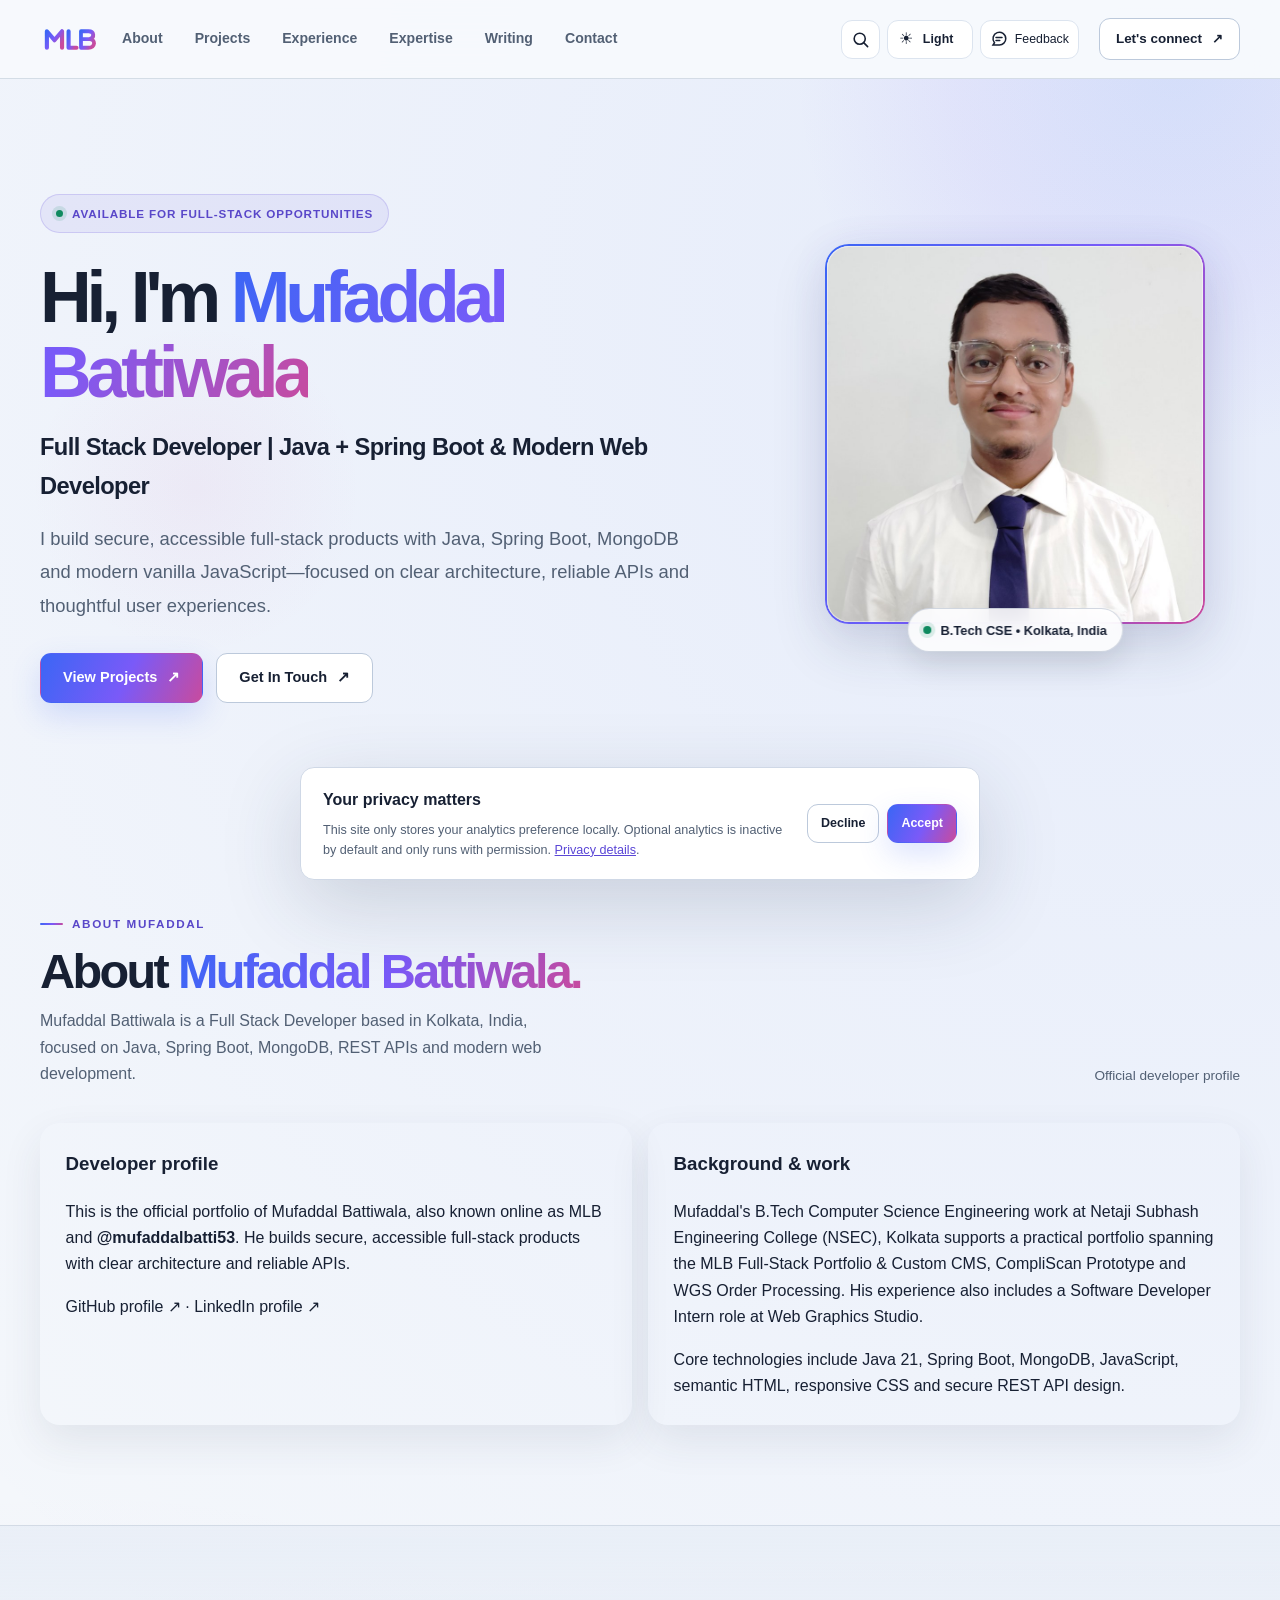
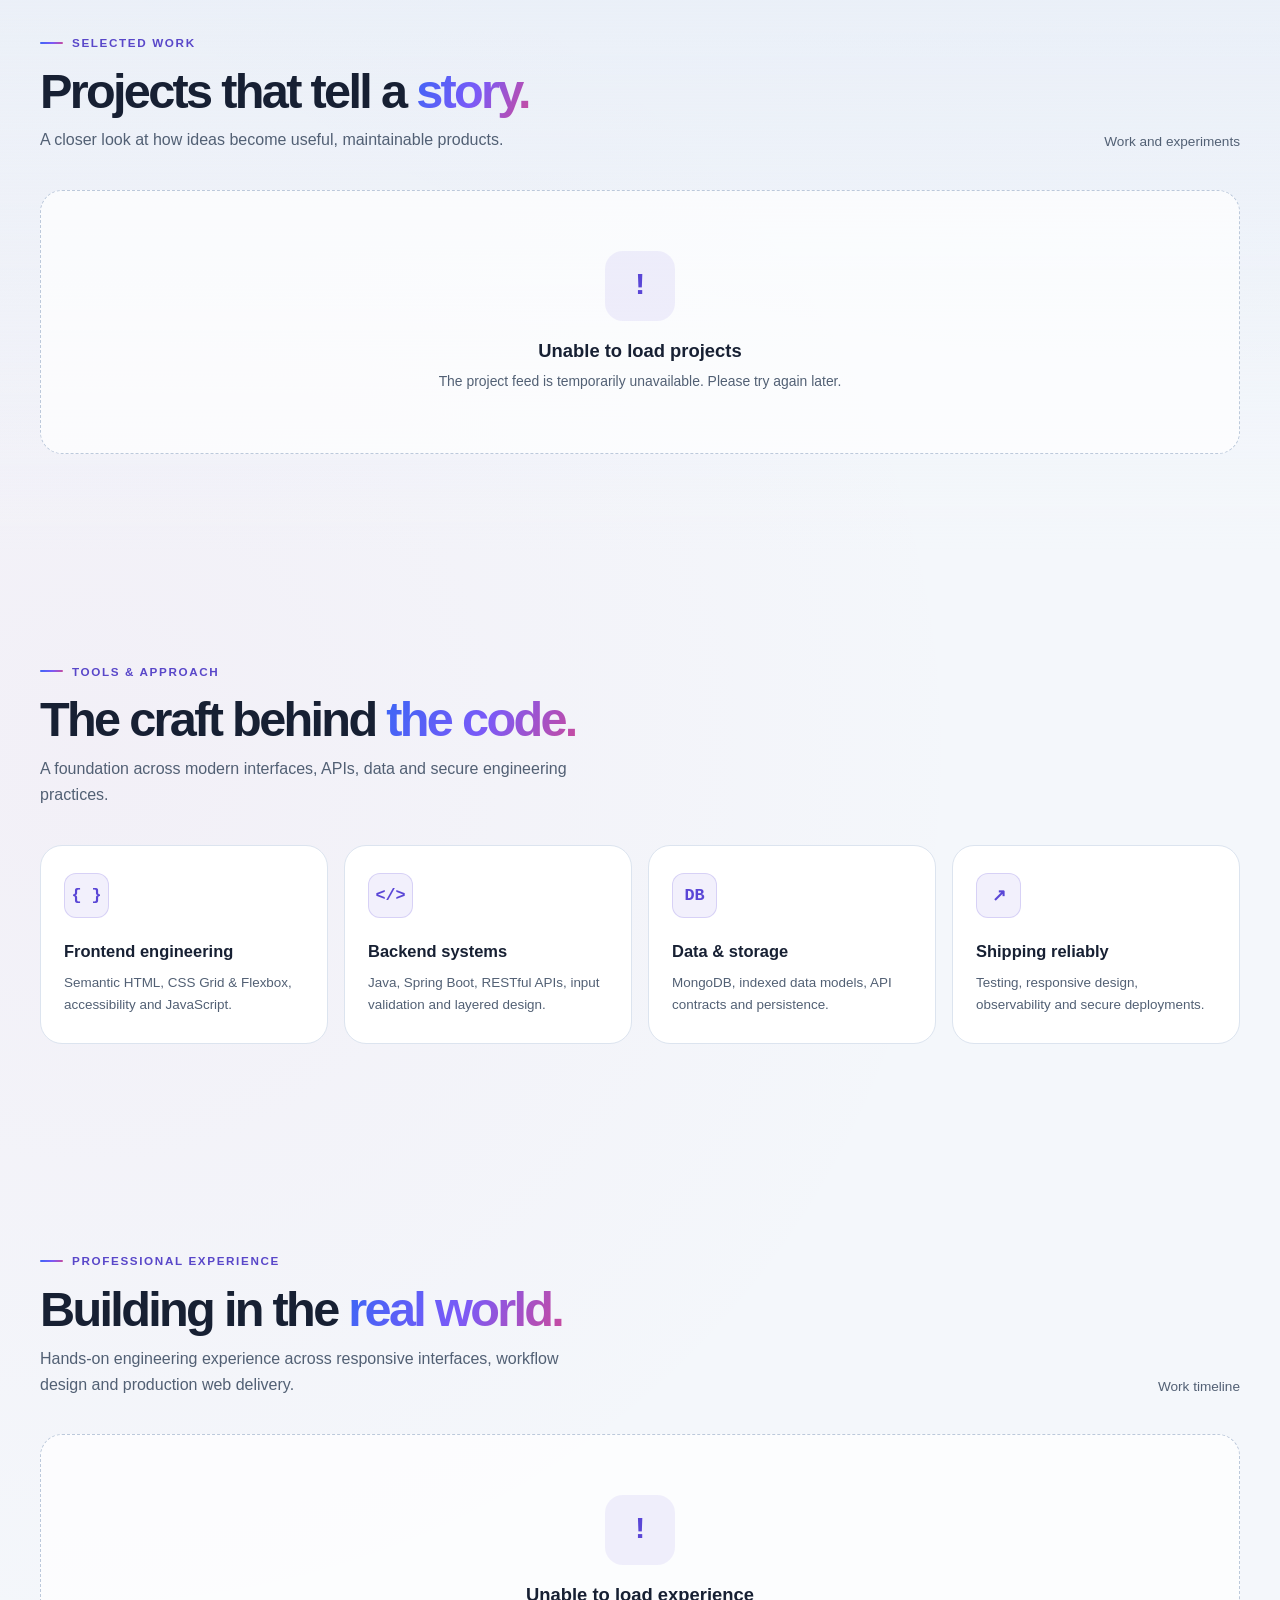
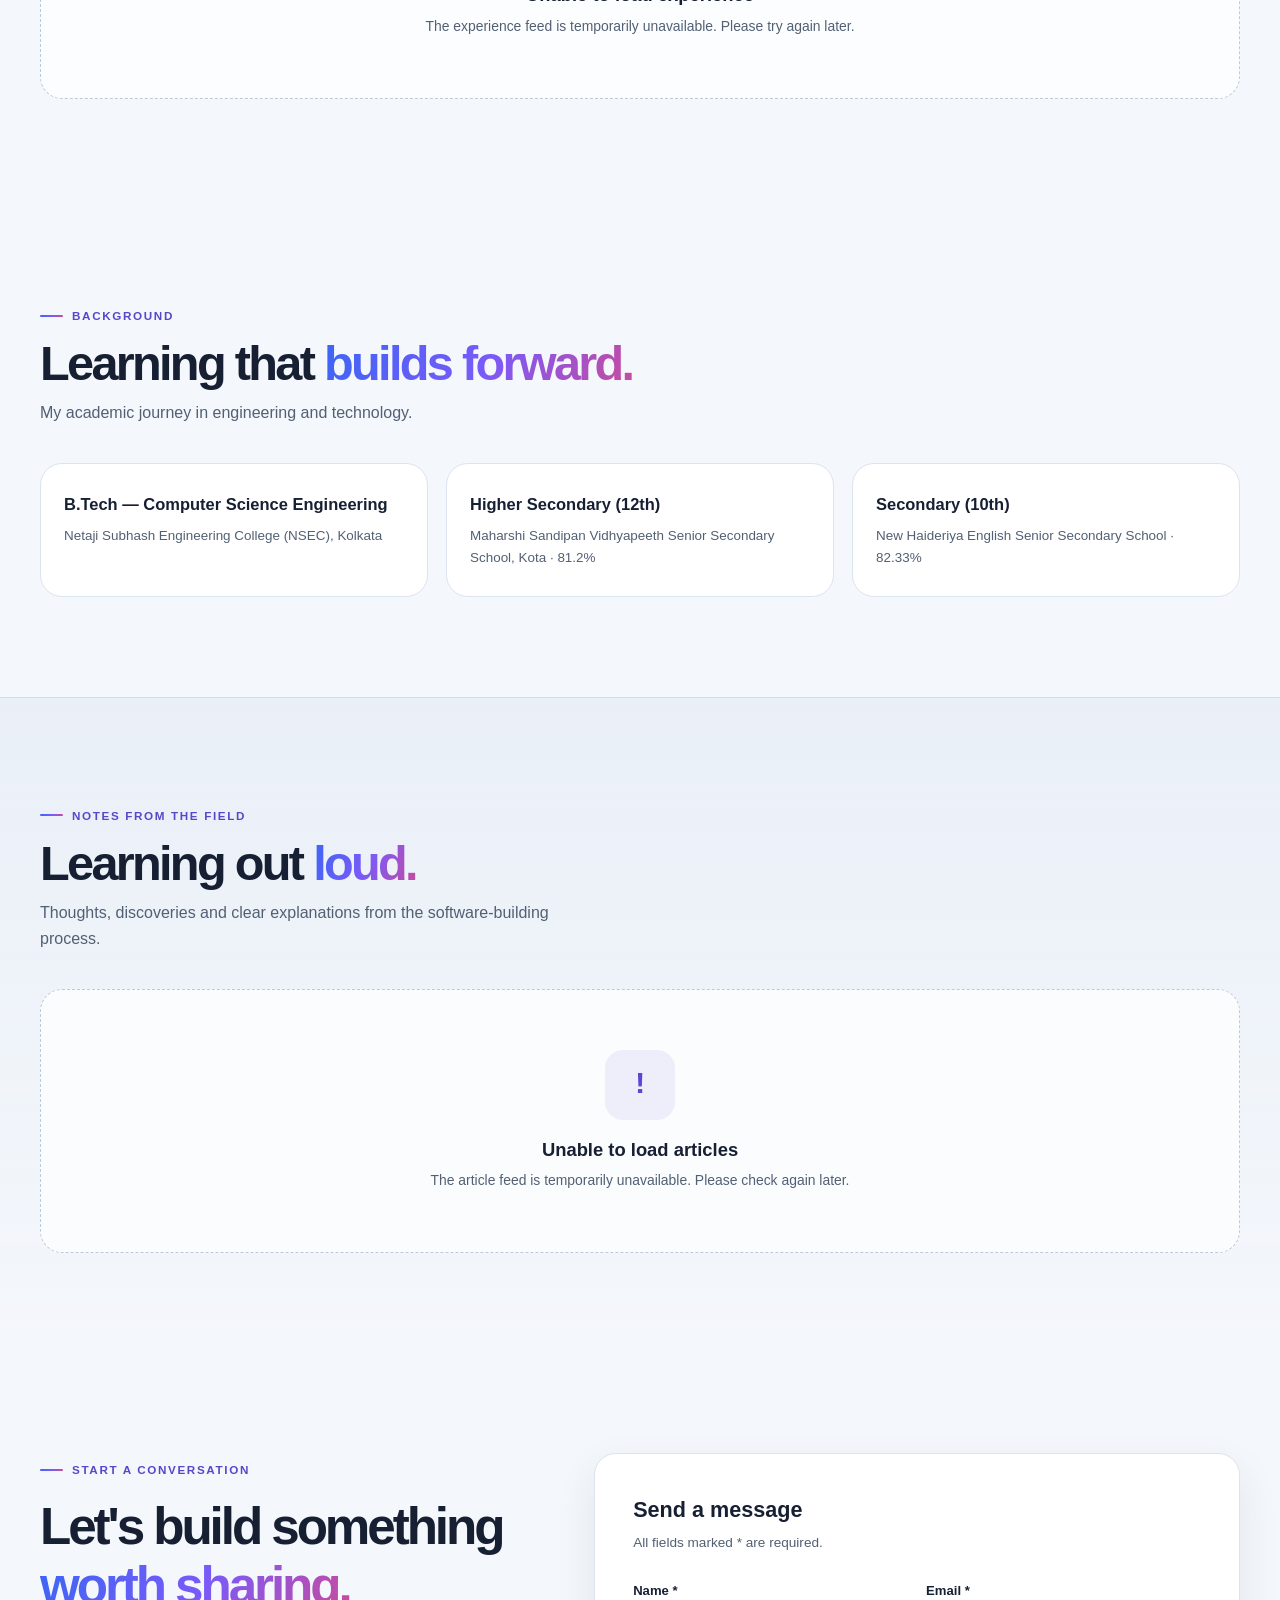
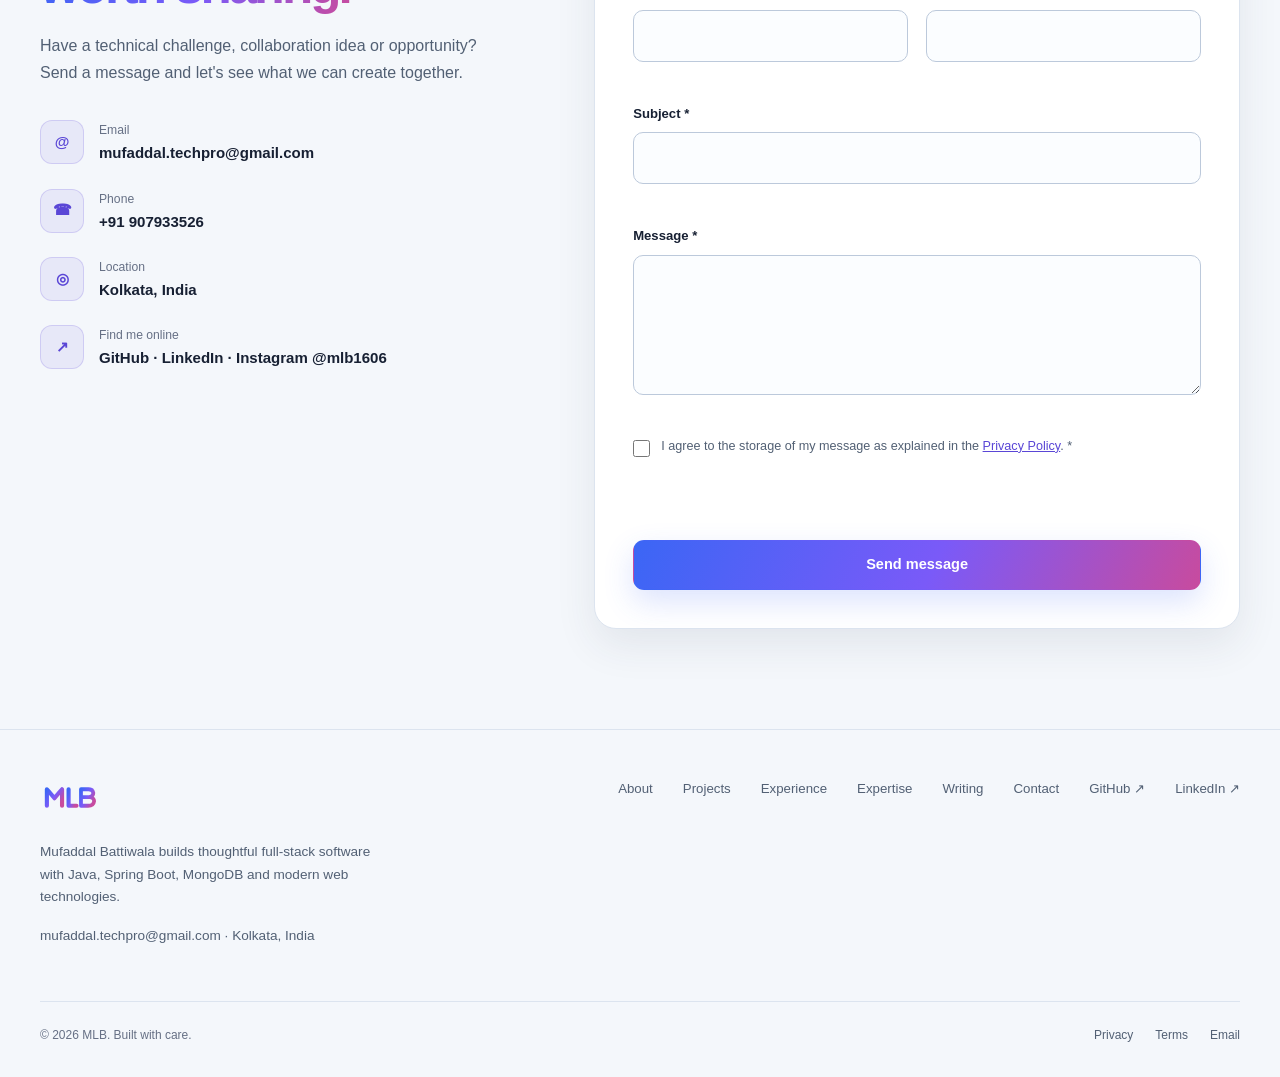
==== frontend/index.html @ 43abf555 "seo" ====
<!doctype html>
<html lang="en" data-theme="dark">
<head>
  <meta charset="utf-8">
  <meta http-equiv="Content-Security-Policy" content="default-src 'self'; script-src 'self' 'sha256-YYpEwRpsP+rYTHIuGm/kWxRgE9+cGEXHU+g17pAMCz0='; style-src 'self'; img-src 'self' data: https:; connect-src 'self' http://localhost:8080 https://*.onrender.com; font-src 'self'; object-src 'none'; base-uri 'self'; form-action 'self'">
  <meta name="mlb-api-origin" content="">
  <meta name="viewport" content="width=device-width,initial-scale=1">
  <meta name="theme-color" content="#0A0E17">
  <meta name="description" content="Official portfolio of Mufaddal Battiwala, a Full Stack Developer in Kolkata building with Java, Spring Boot, MongoDB and modern JavaScript. Explore projects, experience and contact details.">
  <meta name="author" content="Mufaddal Battiwala">
  <meta name="application-name" content="Mufaddal Battiwala Portfolio">
  <meta name="robots" content="index,follow,max-snippet:-1,max-image-preview:large,max-video-preview:-1">
  <meta name="googlebot" content="index,follow,max-snippet:-1,max-image-preview:large,max-video-preview:-1">
  <title>Mufaddal Battiwala | Full Stack Developer in Kolkata</title>
  <link rel="canonical" href="https://mufaddalbatti53.github.io/MLB-Portfolio/">
  <meta property="og:type" content="profile">
  <meta property="og:locale" content="en_IN">
  <meta property="og:site_name" content="Mufaddal Battiwala Portfolio">
  <meta property="og:title" content="Mufaddal Battiwala | Full Stack Developer">
  <meta property="og:description" content="Official portfolio of Mufaddal Battiwala — Java, Spring Boot, MongoDB, modern web development, projects and professional experience.">
  <meta property="og:url" content="https://mufaddalbatti53.github.io/MLB-Portfolio/">
  <meta property="og:image" content="https://mufaddalbatti53.github.io/MLB-Portfolio/assets/og-preview.png">
  <meta property="og:image:width" content="1200">
  <meta property="og:image:height" content="630">
  <meta property="og:image:alt" content="Mufaddal Battiwala full stack developer portfolio">
  <meta property="profile:first_name" content="Mufaddal">
  <meta property="profile:last_name" content="Battiwala">
  <meta property="profile:username" content="mufaddalbatti53">
  <meta name="twitter:card" content="summary_large_image">
  <meta name="twitter:title" content="Mufaddal Battiwala | Full Stack Developer">
  <meta name="twitter:description" content="Official portfolio of Mufaddal Battiwala — Java, Spring Boot, MongoDB and modern web development.">
  <meta name="twitter:image" content="https://mufaddalbatti53.github.io/MLB-Portfolio/assets/og-preview.png">
  <script type="application/ld+json" id="seo-structured-data">
    {
      "@context": "https://schema.org",
      "@graph": [
        {
          "@type": "WebSite",
          "@id": "https://mufaddalbatti53.github.io/MLB-Portfolio/#website",
          "url": "https://mufaddalbatti53.github.io/MLB-Portfolio/",
          "name": "Mufaddal Battiwala",
          "alternateName": [
            "Mufaddal Battiwala Portfolio",
            "MLB Portfolio"
          ],
          "inLanguage": "en",
          "publisher": {
            "@id": "https://mufaddalbatti53.github.io/MLB-Portfolio/#mufaddal-battiwala"
          }
        },
        {
          "@type": "ProfilePage",
          "@id": "https://mufaddalbatti53.github.io/MLB-Portfolio/#profile",
          "url": "https://mufaddalbatti53.github.io/MLB-Portfolio/",
          "name": "Mufaddal Battiwala | Full Stack Developer",
          "description": "Official developer portfolio and profile of Mufaddal Battiwala.",
          "isPartOf": {
            "@id": "https://mufaddalbatti53.github.io/MLB-Portfolio/#website"
          },
          "mainEntity": {
            "@id": "https://mufaddalbatti53.github.io/MLB-Portfolio/#mufaddal-battiwala"
          }
        },
        {
          "@type": "Person",
          "@id": "https://mufaddalbatti53.github.io/MLB-Portfolio/#mufaddal-battiwala",
          "name": "Mufaddal Battiwala",
          "givenName": "Mufaddal",
          "familyName": "Battiwala",
          "alternateName": [
            "Mufaddal",
            "MLB",
            "mufaddalbatti53"
          ],
          "url": "https://mufaddalbatti53.github.io/MLB-Portfolio/",
          "image": "https://mufaddalbatti53.github.io/MLB-Portfolio/assets/mufaddal-battiwala-full-stack-developer.jpg",
          "jobTitle": "Full Stack Developer",
          "description": "Full Stack Developer in Kolkata focused on Java, Spring Boot, MongoDB, REST APIs and modern web development.",
          "email": "mailto:mufaddal.techpro@gmail.com",
          "homeLocation": {
            "@type": "Place",
            "name": "Kolkata, India"
          },
          "affiliation": {
            "@type": "CollegeOrUniversity",
            "name": "Netaji Subhash Engineering College",
            "alternateName": "NSEC",
            "address": {
              "@type": "PostalAddress",
              "addressLocality": "Kolkata",
              "addressCountry": "IN"
            }
          },
          "sameAs": [
            "https://github.com/mufaddalbatti53",
            "https://www.linkedin.com/in/mufaddal-tech/",
            "https://instagram.com/mlb1606"
          ],
          "knowsAbout": [
            "Java",
            "Spring Boot",
            "MongoDB",
            "REST APIs",
            "JavaScript",
            "HTML",
            "CSS",
            "Full Stack Development",
            "Web Development"
          ]
        }
      ]
    }
  </script>
  <link rel="icon" href="./assets/favicon.ico" sizes="any">
  <link rel="icon" href="./assets/favicon.svg" type="image/svg+xml">
  <link rel="icon" href="./assets/favicon-32x32.png" type="image/png" sizes="32x32">
  <link rel="apple-touch-icon" href="./assets/apple-touch-icon.png">
  <link rel="preload" as="image" href="./assets/mufaddal-battiwala-full-stack-developer.jpg" type="image/jpeg">
  <link rel="manifest" href="./site.webmanifest">
  <script src="./js/theme-init.js"></script>
  <link rel="stylesheet" href="./css/main.css">
</head>
<body>

<a class="skip-link" href="#main-content">Skip to main content</a>
<header class="site-header">
  <div class="container site-header__inner">
    <a class="brand" href="./" aria-label="Mufaddal Battiwala portfolio home"><img class="brand__svg" src="./assets/logo.svg" width="60" height="32" alt="" aria-hidden="true"></a>
    <button class="nav-toggle" id="nav-toggle" type="button" aria-label="Toggle navigation" aria-controls="site-nav" aria-expanded="false">Menu ☰</button>
    <nav class="site-nav" id="site-nav" aria-label="Primary navigation">
      <a href="./#about">About</a>
      <a href="./#projects">Projects</a>
      <a href="./#experience">Experience</a>
      <a href="./#skills">Expertise</a>
      <a href="./#blog">Writing</a>
      <a href="./#contact">Contact</a>
      <div class="mobile-theme-panel" aria-label="Choose theme">
        <span class="mobile-theme-panel__label">Theme</span>
        <div class="mobile-theme-options" role="group" aria-label="Theme options">
          <button class="mobile-theme-option" type="button" data-theme-choice="light" aria-pressed="false"><span aria-hidden="true">☀</span> Light</button>
          <button class="mobile-theme-option" type="button" data-theme-choice="dusk" aria-pressed="false"><span aria-hidden="true">◐</span> Dusk</button>
          <button class="mobile-theme-option" type="button" data-theme-choice="dark" aria-pressed="false"><span aria-hidden="true">☾</span> Dark</button>
        </div>
      </div>
    </nav>
<div class="header-utilities" role="group" aria-label="Site tools"><button class="utility-button" type="button" data-open-search aria-label="Search portfolio (Ctrl+K)" title="Search (Ctrl+K)"><svg xmlns="http://www.w3.org/2000/svg" aria-hidden="true" viewBox="0 0 24 24" width="19" height="19" fill="none" stroke="currentColor" stroke-width="2" stroke-linecap="round"><circle cx="11" cy="11" r="7"/><path d="m16 16 5 5"/></svg></button><button class="utility-button theme-toggle" type="button" data-theme-toggle aria-label="Theme: Dark. Switch to Light." title="Theme: Dark · Next: Light"><span class="theme-toggle__icon" data-theme-icon aria-hidden="true">☾</span><span class="theme-toggle__caption" data-theme-caption>Dark</span></button><button class="utility-button utility-button--feedback" type="button" data-open-feedback aria-label="Give site feedback"><svg xmlns="http://www.w3.org/2000/svg" aria-hidden="true" viewBox="0 0 24 24" width="18" height="18" fill="none" stroke="currentColor" stroke-width="2" stroke-linecap="round"><path d="M21 11.5a8.5 8.5 0 0 1-8.5 8.5H4l2-3A8.5 8.5 0 1 1 21 11.5Z"/><path d="M8 10h8M8 14h5"/></svg><span>Feedback</span></button></div>
    <a class="button button--small button--secondary nav-action" href="./#contact">Let's connect <span aria-hidden="true">↗</span></a>
  </div>
</header>


<main id="main-content">
  <section id="hero" class="hero" aria-labelledby="hero-title">
    <div class="container hero-grid">
      <div class="hero__copy">
        <span class="eyebrow hero__eyebrow">Available for Full-Stack Opportunities</span>
        <h1 id="hero-title">Hi, I'm <span id="owner-name" class="gradient-text">Mufaddal Battiwala</span></h1>
        <p class="hero__subtitle" id="owner-tagline">Full Stack Developer | Java + Spring Boot &amp; Modern Web Developer</p>
        <p class="hero__description">I build secure, accessible full-stack products with Java, Spring Boot, MongoDB and modern vanilla JavaScript—focused on clear architecture, reliable APIs and thoughtful user experiences.</p>
        <div class="hero__actions">
          <a class="button button--primary" href="#projects">View Projects <span aria-hidden="true">↗</span></a>
          <a class="button button--secondary" href="#contact">Get In Touch <span aria-hidden="true">↗</span></a>
        </div>
      </div>
      <div class="hero__portrait-column">
        <figure class="hero-portrait">
          <div class="hero-portrait__frame">
            <img class="hero-portrait__image"
                 src="./assets/mufaddal-battiwala-full-stack-developer.jpg"
                 width="420"
                 height="420"
                 fetchpriority="high"
                 decoding="async"
                 alt="Mufaddal Battiwala, Full Stack Developer in Kolkata">
          </div>
          <figcaption class="hero-status-pill">
            <span class="hero-status-pill__dot" aria-hidden="true"></span>
            <span>B.Tech CSE • Kolkata, India</span>
          </figcaption>
        </figure>
      </div>
    </div>
  </section>
  <section class="section section--profile" id="about" aria-labelledby="about-title">
    <div class="container">
      <div class="section-head">
        <div>
          <span class="eyebrow">About Mufaddal</span>
          <h2 id="about-title">About <span class="gradient-text">Mufaddal Battiwala.</span></h2>
          <p>Mufaddal Battiwala is a Full Stack Developer based in Kolkata, India, focused on Java, Spring Boot, MongoDB, REST APIs and modern web development.</p>
        </div>
        <span class="section-head__aside">Official developer profile</span>
      </div>
      <div class="profile-summary">
        <article class="profile-summary__card">
          <h3>Developer profile</h3>
          <p>This is the official portfolio of Mufaddal Battiwala, also known online as MLB and <strong>@mufaddalbatti53</strong>. He builds secure, accessible full-stack products with clear architecture and reliable APIs.</p>
          <p><a href="https://github.com/mufaddalbatti53" rel="me noopener noreferrer" target="_blank">GitHub profile ↗</a><span aria-hidden="true"> · </span><a href="https://www.linkedin.com/in/mufaddal-tech/" rel="me noopener noreferrer" target="_blank">LinkedIn profile ↗</a></p>
        </article>
        <article class="profile-summary__card">
          <h3>Background &amp; work</h3>
          <p>Mufaddal's B.Tech Computer Science Engineering work at Netaji Subhash Engineering College (NSEC), Kolkata supports a practical portfolio spanning the MLB Full-Stack Portfolio &amp; Custom CMS, CompliScan Prototype and WGS Order Processing. His experience also includes a Software Developer Intern role at Web Graphics Studio.</p>
          <p>Core technologies include Java 21, Spring Boot, MongoDB, JavaScript, semantic HTML, responsive CSS and secure REST API design.</p>
        </article>
      </div>
    </div>
  </section>
  <section class="section section--tinted" id="projects" aria-labelledby="projects-title">
    <div class="container">
      <div class="section-head"><div><span class="eyebrow">Selected work</span><h2 id="projects-title">Projects that tell a <span class="gradient-text">story.</span></h2><p>A closer look at how ideas become useful, maintainable products.</p></div><span class="section-head__aside">Work and experiments</span></div>
      <div class="projects-grid" id="projects-list" aria-live="polite" aria-busy="true"><div class="empty-state"><p>Loading projects…</p></div></div>
    </div>
  </section>
  <section class="section" id="skills" aria-labelledby="skills-title">
    <div class="container">
      <div class="section-head"><div><span class="eyebrow">Tools &amp; approach</span><h2 id="skills-title">The craft behind <span class="gradient-text">the code.</span></h2><p>A foundation across modern interfaces, APIs, data and secure engineering practices.</p></div></div>
      <div class="skills-grid">
        <article class="skill-card"><span class="skill-card__icon" aria-hidden="true">{ }</span><h3>Frontend engineering</h3><p>Semantic HTML, CSS Grid &amp; Flexbox, accessibility and JavaScript.</p></article>
        <article class="skill-card"><span class="skill-card__icon" aria-hidden="true">&lt;/&gt;</span><h3>Backend systems</h3><p>Java, Spring Boot, RESTful APIs, input validation and layered design.</p></article>
        <article class="skill-card"><span class="skill-card__icon" aria-hidden="true">DB</span><h3>Data &amp; storage</h3><p>MongoDB, indexed data models, API contracts and persistence.</p></article>
        <article class="skill-card"><span class="skill-card__icon" aria-hidden="true">↗</span><h3>Shipping reliably</h3><p>Testing, responsive design, observability and secure deployments.</p></article>
      </div>
    </div>
  </section>
  <section class="section section--experience" id="experience" aria-labelledby="experience-title">
    <div class="container">
      <div class="section-head">
        <div>
          <span class="eyebrow">Professional experience</span>
          <h2 id="experience-title">Building in the <span class="gradient-text">real world.</span></h2>
          <p>Hands-on engineering experience across responsive interfaces, workflow design and production web delivery.</p>
        </div>
        <span class="section-head__aside">Work timeline</span>
      </div>
      <div id="experience-list" aria-live="polite" aria-busy="true">
        <div class="empty-state"><p>Loading experience…</p></div>
      </div>
    </div>
  </section>
  <section class="section section--education" id="education" aria-labelledby="education-title"><div class="container"><div class="section-head"><div><span class="eyebrow">Background</span><h2 id="education-title">Learning that <span class="gradient-text">builds forward.</span></h2><p>My academic journey in engineering and technology.</p></div></div><div class="education-grid" id="education-list"><article class="skill-card"><h3>B.Tech — Computer Science Engineering</h3><p>Netaji Subhash Engineering College (NSEC), Kolkata</p></article><article class="skill-card"><h3>Higher Secondary (12th)</h3><p>Maharshi Sandipan Vidhyapeeth Senior Secondary School, Kota · 81.2%</p></article><article class="skill-card"><h3>Secondary (10th)</h3><p>New Haideriya English Senior Secondary School · 82.33%</p></article></div></div></section>
  <section class="section section--tinted" id="blog" aria-labelledby="blog-title">
    <div class="container">
      <div class="section-head"><div><span class="eyebrow">Notes from the field</span><h2 id="blog-title">Learning out <span class="gradient-text">loud.</span></h2><p>Thoughts, discoveries and clear explanations from the software-building process.</p></div></div>
      <div class="blog-grid" id="blog-list" aria-live="polite" aria-busy="true"><div class="empty-state"><p>Loading articles…</p></div></div>
    </div>
  </section>
  <section class="section" id="contact" aria-labelledby="contact-title">
    <div class="container contact-layout">
      <div class="contact-intro">
        <span class="eyebrow">Start a conversation</span>
        <h2 id="contact-title">Let's build something <span class="gradient-text">worth sharing.</span></h2>
        <p>Have a technical challenge, collaboration idea or opportunity? Send a message and let's see what we can create together.</p>
        <div class="contact-details">
          <div class="contact-detail"><span class="contact-detail__icon" aria-hidden="true">@</span><div><small>Email</small><a data-profile-email href="mailto:mufaddal.techpro@gmail.com">mufaddal.techpro@gmail.com</a></div></div>
          <div class="contact-detail"><span class="contact-detail__icon" aria-hidden="true">☎</span><div><small>Phone</small><a data-profile-phone href="tel:+91907933526">+91 907933526</a></div></div>
          <div class="contact-detail"><span class="contact-detail__icon" aria-hidden="true">◎</span><div><small>Location</small><span data-profile-location>Kolkata, India</span></div></div>
          <div class="contact-detail"><span class="contact-detail__icon" aria-hidden="true">↗</span><div><small>Find me online</small><a href="https://github.com/mufaddalbatti53" data-profile-github target="_blank" rel="me noopener noreferrer">GitHub</a><span aria-hidden="true"> · </span><a href="https://www.linkedin.com/in/mufaddal-tech/" data-profile-linkedin target="_blank" rel="me noopener noreferrer">LinkedIn</a><span aria-hidden="true"> · </span><a href="https://instagram.com/mlb1606" target="_blank" rel="me noopener noreferrer">Instagram @mlb1606</a></div></div>
        </div>
      </div>
      <form id="contact-form" class="contact-form" novalidate aria-labelledby="contact-form-title">
        <h3 id="contact-form-title" class="contact-form__title">Send a message</h3>
        <noscript><p>JavaScript is required to submit this form. You can also email <a data-profile-email href="mailto:mufaddal.techpro@gmail.com">mufaddal.techpro@gmail.com</a> directly.</p></noscript>
        <p class="contact-form__subtitle">All fields marked * are required.</p>
        <div class="form-row">
          <div class="field"><label for="contact-name">Name *</label><input id="contact-name" name="name" type="text" autocomplete="name" maxlength="100" required aria-describedby="name-error"><span id="name-error" class="field-error" aria-live="polite"></span></div>
          <div class="field"><label for="contact-email">Email *</label><input id="contact-email" name="email" type="email" autocomplete="email" maxlength="254" required aria-describedby="email-error"><span id="email-error" class="field-error" aria-live="polite"></span></div>
        </div>
        <div class="field"><label for="contact-subject">Subject *</label><input id="contact-subject" name="subject" type="text" maxlength="150" required aria-describedby="subject-error"><span id="subject-error" class="field-error" aria-live="polite"></span></div>
        <div class="field"><label for="contact-message">Message *</label><textarea id="contact-message" name="message" maxlength="5000" required aria-describedby="message-error"></textarea><span id="message-error" class="field-error" aria-live="polite"></span></div>
        <div class="honeypot" aria-hidden="true"><label for="contact-website">Leave this field empty</label><input id="contact-website" name="website" type="text" maxlength="200" tabindex="-1" autocomplete="off"></div>
        <label class="check-row" for="privacy-accepted"><input id="privacy-accepted" name="privacyAccepted" type="checkbox" required aria-describedby="privacyAccepted-error"><span>I agree to the storage of my message as explained in the <a href="./privacy.html">Privacy Policy</a>. *</span></label>
        <p id="privacyAccepted-error" class="field-error" aria-live="polite"></p>
        <p id="form-status" class="form-status" role="status" aria-live="polite"></p>
        <button type="submit" class="button button--primary">Send message</button>
      </form>
    </div>
  </section>
</main>


<footer class="site-footer">
  <div class="container">
    <div class="footer-main">
      <div>
        <a class="brand" href="./" aria-label="Mufaddal Battiwala portfolio home"><img class="brand__svg" src="./assets/logo.svg" width="60" height="32" alt="" aria-hidden="true"></a>
        <p>Mufaddal Battiwala builds thoughtful full-stack software with Java, Spring Boot, MongoDB and modern web technologies.</p>
        <p><a data-profile-email href="mailto:mufaddal.techpro@gmail.com">mufaddal.techpro@gmail.com</a><span aria-hidden="true"> · </span>Kolkata, India</p>
      </div>
      <nav class="footer-nav" aria-label="Footer navigation">
        <a href="./#about">About</a>
        <a href="./#projects">Projects</a>
      <a href="./#experience">Experience</a>
        <a href="./#skills">Expertise</a>
        <a href="./#blog">Writing</a>
        <a href="./#contact">Contact</a>
        <a href="https://github.com/mufaddalbatti53" data-profile-github target="_blank" rel="me noopener noreferrer">GitHub ↗</a>
        <a href="https://www.linkedin.com/in/mufaddal-tech/" data-profile-linkedin target="_blank" rel="me noopener noreferrer">LinkedIn ↗</a>
      </nav>
    </div>
    <div class="footer-bottom">
      <span>© <span id="copyright-year">2026</span> MLB. Built with care.</span>
      <div class="footer-bottom-links"><a href="./privacy.html">Privacy</a><a href="./terms.html">Terms</a><a href="mailto:mufaddal.techpro@gmail.com">Email</a></div>
    </div>
  </div>
</footer>
<div class="mobile-cta"><span>Have an idea in mind?</span><a class="button button--primary" href="./#contact">Let's talk <span aria-hidden="true">↗</span></a></div>
<aside class="cookie-banner" id="cookie-banner" hidden aria-label="Analytics consent preferences">
  <div class="cookie-banner__body">
    <div><strong>Your privacy matters</strong><p>This site only stores your analytics preference locally. Optional analytics is inactive by default and only runs with permission. <a href="./privacy.html">Privacy details</a>.</p></div>
    <div class="cookie-banner__actions"><button type="button" class="button button--secondary" data-consent="rejected">Decline</button><button type="button" class="button button--primary" data-consent="accepted">Accept</button></div>
  </div>
</aside>
<dialog id="site-search" class="app-modal" aria-labelledby="search-title"><div class="modal-body"><div class="modal-heading"><h2 id="search-title">Search MLB</h2><button class="utility-button" data-close-search type="button" aria-label="Close search">✕</button></div><label for="search-input">Find projects, experience, skills and articles</label><input type="search" id="search-input" autocomplete="off" aria-controls="search-results"/><div id="search-results" class="search-results" role="region" aria-live="polite"></div><small>Press Ctrl+K to open · Esc to close</small></div></dialog>
<dialog id="site-feedback" class="app-modal" aria-labelledby="feedback-title"><div class="modal-body"><div class="modal-heading"><h2 id="feedback-title">Site feedback</h2><button class="utility-button" data-close-feedback type="button" aria-label="Close feedback">✕</button></div><p>Help improve the MLB portfolio experience.</p><form id="feedback-form"><fieldset class="stars"><legend>How was your experience?</legend><label><input type="radio" name="rating" value="1" required/><span aria-label="1 stars">★ 1</span></label><label><input type="radio" name="rating" value="2" required/><span aria-label="2 stars">★ 2</span></label><label><input type="radio" name="rating" value="3" required/><span aria-label="3 stars">★ 3</span></label><label><input type="radio" name="rating" value="4" required/><span aria-label="4 stars">★ 4</span></label><label><input type="radio" name="rating" value="5" required/><span aria-label="5 stars">★ 5</span></label></fieldset><label class="field">Category <select name="category" required><option value="UI_UX">UI/UX</option><option value="BUG">Bug</option><option value="FEATURE_IDEA">Feature Idea</option><option value="GENERAL">General</option></select></label><label class="field">Comment (optional)<textarea name="comment" maxlength="500" rows="4"></textarea></label><div class="honeypot" aria-hidden="true"><label for="feedback-website">Leave empty</label><input id="feedback-website" name="website" maxlength="200" tabindex="-1" autocomplete="off"/></div><p role="status" aria-live="polite" id="feedback-status"></p><button class="button button--primary" type="submit">Send feedback</button></form></div></dialog>
<dialog id="project-case-study" class="app-modal case-study-modal" aria-labelledby="case-study-title">
  <div class="modal-body case-study-modal__body">
    <div class="modal-heading case-study-modal__heading">
      <div><span class="eyebrow">PROJECT DEEP DIVE</span><h2 id="case-study-title">Project case study</h2></div>
      <button class="utility-button" data-close-case-study type="button" aria-label="Close project case study">✕</button>
    </div>
    <div id="case-study-content"></div>
  </div>
</dialog>
<script type="module" src="./js/main.js"></script>

</body>
</html>
---- frontend/css/main.css ----
@import url('./variables.css');
*, *::before, *::after { box-sizing: border-box; }
html { scroll-behavior: smooth; scroll-padding-top: 100px; }
body { margin: 0; min-width: 320px; background: var(--page-background); color: var(--text-main); font: 400 16px/1.65 var(--font-body); -webkit-font-smoothing: antialiased; }
::selection { background: var(--selection-bg); color: var(--selection-text); }
a { color: inherit; text-decoration: none; }
img { max-width: 100%; height: auto; }
button, input, select, textarea { font: inherit; }
button { cursor: pointer; }
:focus-visible { outline: 3px solid var(--focus-ring); outline-offset: 4px; }
.skip-link { position: fixed; z-index: 100; top: -100px; left: 15px; padding: 10px 18px; border-radius: 8px; background: var(--text-main); color: var(--surface-base); }
.skip-link:focus { top: 12px; }
.container { width: min(var(--container-width), calc(100% - 48px)); margin-inline: auto; }
.site-header { position: sticky; top: 0; z-index: 40; backdrop-filter: blur(18px); -webkit-backdrop-filter: blur(18px); background: var(--header-bg); border-bottom: 1px solid var(--header-border); }
.site-header__inner { min-height: 78px; display: flex; align-items: center; justify-content: space-between; gap: 20px; }
.brand { display: inline-flex; align-items: center; }
.brand__mark { display: grid; place-items: center; color: #fff; width: 40px; height: 40px; font-size: .96rem; border-radius: 12px; background: var(--brand-gradient); box-shadow: var(--brand-shadow); letter-spacing: -.08em; }
.site-nav { display: flex; align-items: center; gap: clamp(16px, 2.5vw, 34px); }
.site-nav a { color: var(--text-muted); font-size: .88rem; font-weight: 550; transition: color var(--transition-fast); }
.site-nav a:hover, .site-nav a[aria-current='page'] { color: var(--text-main); }
.nav-toggle { display: none; border: 1px solid var(--border-subtle); border-radius: var(--radius-sm); color: var(--text-main); background: var(--surface-card); padding: 8px 12px; }
.nav-action { display: inline-flex; }
.button { display: inline-flex; justify-content: center; align-items: center; gap: 10px; font-weight: 690; font-size: .91rem; line-height: 1.2; padding: 15px 22px; border-radius: 11px; border: 1px solid transparent; transition: transform var(--transition-fast), box-shadow var(--transition-fast), background var(--transition-fast); text-align: center; }
.button:hover { transform: translateY(-2px); }
.button:active { transform: translateY(0); }
.button--primary { color: white; background: var(--brand-gradient); box-shadow: var(--primary-shadow); }
.button--primary:hover { box-shadow: var(--primary-shadow-hover); }
.button--secondary { background: var(--surface-card); color: var(--text-main); border-color: var(--border-hover); }
.button--secondary:hover { background: var(--surface-raised); }
.button--small { padding: 12px 16px; font-size: .84rem; }
.button[disabled] { cursor: not-allowed; opacity: .68; transform: none; }
.icon-inline { display: inline-block; width: 1em; text-align: center; }
.hero { isolation: isolate; position: relative; padding: clamp(82px, 9vw, 132px) 0 104px; overflow: hidden; }
.hero::before { content: ''; position: absolute; inset: -58% -24% auto auto; width: 820px; aspect-ratio: 1; border-radius: 50%; background: radial-gradient(circle, var(--hero-glow-blue), var(--hero-glow-violet) 38%, transparent 66%); pointer-events: none; z-index: -1; }
.hero::after { content: ''; position: absolute; left: 2%; top: 33%; width: 340px; aspect-ratio: 1; background: radial-gradient(circle, var(--hero-glow-pink), transparent 69%); pointer-events: none; z-index: -1; }
.hero-grid { display: grid; grid-template-columns: minmax(0, 3fr) minmax(300px, 2fr); align-items: center; gap: clamp(42px, 6vw, 82px); }
.hero__copy { min-width: 0; }
.eyebrow { display: inline-flex; align-items: center; gap: 9px; color: var(--eyebrow-text); font-weight: 720; font-size: .73rem; letter-spacing: .14em; text-transform: uppercase; }
.eyebrow::before { content: ''; width: 23px; height: 2px; border-radius: 4px; background: var(--brand-gradient); }
.hero__eyebrow { border: 1px solid var(--accent-soft-border); background: var(--accent-soft); border-radius: 100px; padding: 9px 15px; letter-spacing: .075em; }
.hero__eyebrow::before { width: 7px; height: 7px; background: var(--accent-success); box-shadow: 0 0 0 4px var(--success-ring); }
h1, h2, h3, p { margin-top: 0; }
.hero h1 { font-size: clamp(3rem, 5.6vw, 5.5rem); line-height: 1.04; letter-spacing: -.072em; margin: 27px 0 18px; font-weight: 820; max-width: 820px; }
.gradient-text { background: var(--brand-gradient); -webkit-background-clip: text; background-clip: text; color: transparent; }
.hero__subtitle { margin: 0 0 16px; color: var(--text-main); font-size: clamp(1.15rem, 2vw, 1.48rem); font-weight: 710; letter-spacing: -.025em; }
.hero__description { max-width: 650px; margin-bottom: 0; color: var(--text-muted); font-size: clamp(1rem, 1.45vw, 1.15rem); line-height: 1.82; }
.hero__actions { display: flex; flex-wrap: wrap; gap: 13px; margin-top: 31px; }
.hero__portrait-column { min-width: 0; display: flex; justify-content: center; }
.hero-portrait { position: relative; width: min(100%, 380px); margin: 0; padding-bottom: 28px; }
.hero-portrait__frame { position: relative; width: 100%; max-width: 380px; aspect-ratio: 1 / 1; padding: 2px; overflow: hidden; border-radius: 24px; background: var(--brand-gradient); box-shadow: var(--portrait-shadow); }
.hero-portrait__frame::after { content: ''; position: absolute; inset: 2px; border-radius: 22px; box-shadow: inset 0 0 0 1px var(--portrait-inset); pointer-events: none; }
.hero-portrait__image { display: block; width: 100%; height: 100%; border-radius: 22px; object-fit: cover; object-position: center 15%; background: #F8FAFC; }
.hero-status-pill { position: absolute; left: 50%; bottom: 0; z-index: 2; display: inline-flex; align-items: center; justify-content: center; gap: 9px; width: max-content; max-width: calc(100% - 24px); min-height: 44px; padding: 10px 15px; border: 1px solid var(--portrait-pill-border); border-radius: 999px; background: var(--portrait-pill-bg); color: var(--text-main); box-shadow: var(--portrait-pill-shadow); backdrop-filter: blur(14px); -webkit-backdrop-filter: blur(14px); transform: translateX(-50%); font-size: .8rem; font-weight: 690; white-space: nowrap; }
.hero-status-pill__dot { width: 8px; height: 8px; flex: 0 0 8px; border-radius: 50%; background: var(--accent-success); box-shadow: 0 0 0 4px var(--success-ring); }
.section { padding-block: 100px; scroll-margin-top: 95px; }
.section--tinted { background: var(--section-tint); border-top: 1px solid var(--header-border); }
.section-head { display: flex; justify-content: space-between; align-items: end; gap: 30px; margin-bottom: 36px; }
.section-head h2 { font-weight: 780; font-size: clamp(2rem, 3.8vw, 3.4rem); line-height: 1.15; letter-spacing: -.055em; margin: 11px 0 0; }
.section-head p { margin: 8px 0 0; color: var(--text-muted); max-width: 530px; }
.section-head__aside { font-size: .85rem; color: var(--text-muted); }
.projects-grid { display: grid; grid-template-columns: repeat(3, minmax(0, 1fr)); gap: 22px; }
.project-card, .blog-card, .skill-card { min-width: 0; background: var(--surface-card); border: 1px solid var(--border-subtle); border-radius: var(--radius-lg); overflow: hidden; transition: border-color var(--transition-fast), transform var(--transition-fast), box-shadow var(--transition-fast); }
.project-card:hover, .blog-card:hover, .skill-card:hover { transform: translateY(-4px); border-color: var(--card-hover-border); box-shadow: var(--shadow-card); }
.project-card__visual { height: 190px; display: flex; align-items: center; justify-content: center; background: var(--project-visual-bg); border-bottom: 1px solid var(--border-subtle); overflow: hidden; }
.project-card__visual img { width: 100%; height: 100%; object-fit: cover; }
.project-card__glyph { display: grid; place-items: center; font: 900 3rem var(--font-code); background: var(--brand-gradient); color: transparent; -webkit-background-clip: text; background-clip: text; }
.project-card__body { padding: 25px; }
.project-card h3, .blog-card h3 { font-size: 1.25rem; line-height: 1.35; letter-spacing: -.025em; margin-bottom: 9px; }
.project-card p, .blog-card p { font-size: .9rem; line-height: 1.75; color: var(--text-muted); min-height: 70px; margin-bottom: 18px; }
.tags { display: flex; flex-wrap: wrap; gap: 8px; }
.tag { color: var(--accent-text); background: var(--accent-soft); border: 1px solid var(--accent-soft-border); border-radius: 7px; padding: 4px 10px; font: 600 .7rem var(--font-code); }
.card-links { display: flex; flex-wrap: wrap; gap: 18px; padding-top: 20px; margin-top: 20px; border-top: 1px solid var(--border-subtle); }
.card-links a, .blog-card__link { color: var(--link-accent); font-size: .85rem; font-weight: 720; }
.card-links a:hover, .blog-card__link:hover { text-decoration: underline; }
.skills-grid { display: grid; grid-template-columns: repeat(4, minmax(0, 1fr)); gap: 16px; }
.skill-card { padding: 27px 23px; }
.skill-card__icon { display: grid; place-items: center; width: 45px; height: 45px; background: var(--accent-soft); border: 1px solid var(--accent-soft-border); border-radius: 12px; margin-bottom: 20px; color: var(--link-accent); font: 750 1.05rem var(--font-code); }
.skill-card h3 { font-size: 1.03rem; margin-bottom: 7px; }
.skill-card p { color: var(--text-muted); font-size: .84rem; margin-bottom: 0; }
.blog-grid { display: grid; grid-template-columns: repeat(3, minmax(0, 1fr)); gap: 22px; }
.blog-card { padding: 26px; display: flex; flex-direction: column; }
.blog-card__date { color: var(--accent-text); text-transform: uppercase; font-size: .71rem; font-weight: 720; letter-spacing: .1em; margin-bottom: 16px; }
.blog-card p { flex: 1; }
.blog-card .tags { margin-bottom: 16px; }
.contact-layout { display: grid; grid-template-columns: minmax(0,.85fr) minmax(0,1.15fr); gap: clamp(28px,6vw,100px); align-items: start; }
.contact-intro h2 { font-size: clamp(2.45rem, 4vw, 4rem); line-height: 1.17; letter-spacing: -.06em; margin: 17px 0; }
.contact-intro > p { color: var(--text-muted); max-width: 450px; }
.contact-details { display: grid; gap: 22px; margin-top: 34px; }
.contact-detail { display: flex; gap: 15px; align-items: start; }
.contact-detail__icon { display: grid; flex: 0 0 44px; place-items: center; height: 44px; border: 1px solid var(--accent-soft-border); background: var(--accent-soft); border-radius: 12px; color: var(--accent-text); }
.contact-detail small { display: block; color: var(--text-dim); font-size: .76rem; }
.contact-detail a, .contact-detail span { font-weight: 600; font-size: .94rem; overflow-wrap: anywhere; }
.contact-detail a:hover { color: var(--link-accent); }
.contact-form { padding: clamp(23px,3.1vw,38px); border-radius: var(--radius-lg); border: 1px solid var(--border-subtle); background: var(--surface-card); box-shadow: var(--shadow-card); }
.contact-form__title { font-size: 1.35rem; margin-bottom: 4px; }
.contact-form__subtitle { font-size: .85rem; color: var(--text-muted); margin-bottom: 26px; }
.form-row { display: grid; grid-template-columns: repeat(2, minmax(0, 1fr)); gap: 18px; }
.field { display: flex; flex-direction: column; gap: 8px; margin-bottom: 18px; }
.field label { font-size: .82rem; font-weight: 650; }
.field input, .field textarea { width: 100%; border: 1px solid var(--border-hover); background: var(--surface-input); color: var(--text-main); border-radius: 10px; padding: 13px 15px; font-size: .91rem; transition: border-color var(--transition-fast), box-shadow var(--transition-fast); }
.field textarea { min-height: 140px; resize: vertical; }
.field input:focus, .field textarea:focus { outline: none; border-color: var(--focus-ring); box-shadow: 0 0 0 3px var(--focus-shadow); }
.field [aria-invalid='true'] { border-color: var(--accent-error); }
.field-error { min-height: 15px; color: var(--status-error); font-size: .77rem; line-height: 1.3; }
.honeypot { position: absolute !important; left: -10000px !important; width: 1px !important; height: 1px !important; opacity: 0 !important; overflow: hidden !important; }
.check-row { display: flex; align-items: start; gap: 11px; color: var(--text-muted); font-size: .79rem; margin-bottom: 18px; }
.check-row input { width: 17px; height: 17px; flex: 0 0 17px; accent-color: var(--brand-violet); margin: 4px 0 0; }
.check-row a { color: var(--link-accent); text-decoration: underline; }
.form-status { font-size: .83rem; min-height: 25px; color: var(--text-muted); }
.form-status--error { color: var(--status-error); }
.form-status--success { color: var(--status-success); }
.contact-form .button { width: 100%; }
.empty-state { display: grid; place-items: center; padding: 60px 25px; text-align: center; border: 1px dashed var(--border-hover); background: var(--empty-bg); border-radius: var(--radius-lg); grid-column: 1 / -1; }
.empty-state__icon { display: grid; place-items: center; font: 800 1.9rem var(--font-code); width: 70px; height: 70px; border-radius: 18px; background: var(--accent-soft); color: var(--accent-text); margin-bottom: 15px; }
.empty-state h3 { font-size: 1.15rem; margin-bottom: 4px; }
.empty-state p { color: var(--text-muted); font-size: .87rem; max-width: 440px; margin-bottom: 0; }
.skeleton-card { padding: 0 0 22px; border: 1px solid var(--border-subtle); background: var(--surface-card); border-radius: var(--radius-lg); overflow: hidden; }
.skeleton-block { background: var(--skeleton-gradient); background-size: 230% 100%; animation: shimmer 1.25s linear infinite; }
.skeleton-card__image { height: 185px; margin-bottom: 22px; }
.skeleton-card__line { height: 16px; margin: 0 23px 15px; border-radius: 5px; }
.skeleton-card__line--short { width: 58%; }
@keyframes shimmer { to { background-position-x: -230%; } }
.site-footer { border-top: 1px solid var(--border-subtle); padding: 48px 0 32px; }
.footer-main { display: flex; align-items: start; justify-content: space-between; gap: 30px; padding-bottom: 40px; }
.footer-main p { color: var(--text-muted); font-size: .85rem; max-width: 335px; margin-top: 16px; }
.footer-nav { display: flex; flex-wrap: wrap; gap: 30px; }
.footer-nav a { color: var(--text-muted); font-size: .83rem; }
.footer-nav a:hover { color: var(--text-main); }
.footer-bottom { display: flex; align-items: center; justify-content: space-between; gap: 20px; flex-wrap: wrap; border-top: 1px solid var(--border-subtle); padding-top: 24px; color: var(--text-dim); font-size: .75rem; }
.footer-bottom a { color: var(--text-muted); }
.footer-bottom a:hover { color: var(--text-main); }
.footer-bottom-links { display: flex; flex-wrap: wrap; gap: 22px; }
.mobile-cta { display: none; }
.cookie-banner { position: fixed; z-index: 80; bottom: 20px; left: 50%; transform: translateX(-50%); width: min(680px, calc(100% - 36px)); padding: 19px 22px; border: 1px solid var(--cookie-border); border-radius: var(--radius-md); background: var(--cookie-bg); box-shadow: var(--modal-shadow); }
.cookie-banner[hidden] { display: none; }
.cookie-banner__body { display: flex; align-items: center; justify-content: space-between; gap: 24px; }
.cookie-banner p { color: var(--text-muted); margin: 6px 0 0; font-size: .79rem; line-height: 1.6; }
.cookie-banner a { text-decoration: underline; color: var(--link-accent); }
.cookie-banner__actions { display: flex; gap: 8px; flex-shrink: 0; }
.cookie-banner__actions button { padding: 11px 13px; font-size: .78rem; }
.legal-hero { padding: 90px 0 48px; }
.legal-hero h1 { font-size: clamp(2.4rem,6vw,4.5rem); line-height: 1.15; letter-spacing: -.055em; margin: 18px 0; }
.legal-hero p { color: var(--text-muted); max-width: 690px; }
.legal-layout { width: min(820px, 100%); margin: 0 auto; padding-bottom: 90px; }
.legal-layout h2 { font-size: 1.35rem; letter-spacing: -.025em; margin: 34px 0 13px; }
.legal-layout p, .legal-layout li { color: var(--text-muted); line-height: 1.85; }
.legal-layout a { color: var(--link-accent); text-decoration: underline; }
.legal-layout ul { padding-left: 22px; }
.status-page { min-height: calc(100vh - 190px); display: grid; place-items: center; padding: 100px 0; }
.status-panel { max-width: 780px; margin-inline: auto; text-align: center; }
.status-panel__symbol { font-weight: 900; line-height: 1; letter-spacing: -.09em; font-size: clamp(7rem,22vw,14rem); background: var(--brand-gradient); -webkit-background-clip: text; background-clip: text; color: transparent; }
.status-panel h1 { font-size: clamp(2.25rem,5vw,3.9rem); letter-spacing: -.05em; margin: 17px 0; }
.status-panel p { color: var(--text-muted); max-width: 530px; margin: 0 auto 28px; }
.receipt { color: var(--text-muted); font: .82rem var(--font-code); overflow-wrap: anywhere; margin-bottom: 23px; }
.receipt strong { color: var(--text-main); }
@media (min-width: 1440px) {
  .hero { padding-block: 164px 148px; }
  .section { padding-block: 112px; }
}
@media (max-width: 1024px) {
  .hero-grid { grid-template-columns: minmax(0, 1.1fr) minmax(290px, .9fr); gap: 36px; }
  .projects-grid, .blog-grid { grid-template-columns: repeat(2, minmax(0,1fr)); }
  .skills-grid { grid-template-columns: repeat(2, minmax(0,1fr)); }
  .contact-layout { gap: 32px; }
}
@media (max-width: 768px) {
  html { scroll-padding-top: 78px; }
  .site-header__inner { min-height: 68px; }
  .nav-toggle { display: inline-flex; }
  .site-nav { display: none; position: absolute; top: 68px; left: 0; right: 0; padding: 18px 24px 25px; flex-direction: column; align-items: stretch; gap: 0; background: var(--nav-mobile-bg); border-bottom: 1px solid var(--border-hover); }
  .site-nav.is-open { display: flex; }
  .site-nav a { padding: 13px 0; }
  .nav-action { display: none; }
  .hero { padding: 62px 0 75px; }
  .hero-grid { grid-template-columns: 1fr; gap: 34px; }
  .hero__portrait-column { order: -1; }
  .hero-portrait { width: min(82vw, 360px); }
  .hero h1 { max-width: 650px; }
  .section { padding-block: 72px; }
  .contact-layout { grid-template-columns: 1fr; }
  .section-head { display: block; }
  .section-head__aside { margin-top: 15px; }
  .footer-main { flex-direction: column; }
  .mobile-cta { position: fixed; z-index: 30; bottom: 0; left: 0; right: 0; padding: 10px max(20px, env(safe-area-inset-right)) calc(10px + env(safe-area-inset-bottom)); display: flex; justify-content: space-between; align-items: center; gap: 12px; background: var(--mobile-cta-bg); border-top: 1px solid var(--border-hover); backdrop-filter: blur(12px); }
  .mobile-cta span { font-size: .79rem; font-weight: 650; }
  .mobile-cta .button { padding: 11px 16px; font-size: .77rem; }
  body { padding-bottom: 70px; }
  .cookie-banner { bottom: 88px; }
}
@media (max-width: 600px) {
  .container { width: min(var(--container-width), calc(100% - 36px)); }
  .projects-grid, .blog-grid { grid-template-columns: 1fr; }
  .section-head h2 { font-size: 2.1rem; }
  .form-row { grid-template-columns: 1fr; gap: 0; }
  .contact-form { padding: 22px; }
  .hero h1 { font-size: clamp(3rem,10.2vw,4.7rem); }
  .hero__actions .button { flex: 1 1 180px; }
  .cookie-banner__body { flex-direction: column; align-items: stretch; gap: 14px; }
  .cookie-banner__actions { justify-content: flex-end; }
  .footer-nav { gap: 18px; }
}
@media (max-width: 375px) {
  .hero h1 { font-size: 2.9rem; }
  .hero-portrait { width: min(86vw, 320px); }
  .hero-status-pill { max-width: calc(100% - 12px); padding-inline: 12px; font-size: .73rem; }
  .skills-grid { grid-template-columns: 1fr; }
  .mobile-cta span { font-size: .71rem; }
}
@media (prefers-reduced-motion: reduce) {
  *, *::before, *::after { scroll-behavior: auto !important; animation-duration: .01ms !important; animation-iteration-count: 1 !important; transition-duration: .01ms !important; }
}




.site-header { background: var(--header-bg); }
.brand__svg { width: 62px; height: 39px; flex-shrink: 0; }
.header-utilities { display: flex; align-items: center; gap: 7px; margin-left: auto; }
.utility-button { display: inline-flex; align-items: center; justify-content: center; gap: 7px; min-width: 39px; height: 39px; padding: 6px 9px; border: 1px solid var(--border-subtle); background: var(--surface-card); border-radius: 11px; color: var(--text-main); font-size: .77rem; }
.utility-button:hover { border-color: var(--brand-violet); }
.theme-toggle { min-width: 86px; justify-content: flex-start; }
.theme-toggle__icon { display: inline-grid; place-items: center; width: 19px; font-size: 1rem; line-height: 1; }
.theme-toggle__caption { font-weight: 700; letter-spacing: .01em; }
body, .site-header, .site-nav, .mobile-cta, .cookie-banner, .project-card, .blog-card, .skill-card, .experience-card, .contact-form, .app-modal, .utility-button, .button--secondary, input, textarea, select { transition: background-color var(--transition-theme), border-color var(--transition-theme), color var(--transition-theme), box-shadow var(--transition-theme); }
.app-modal { width: min(610px, calc(100vw - 28px)); max-height: min(88vh, 780px); overflow: auto; border: 1px solid var(--border-hover); border-radius: 21px; color: var(--text-main); background: var(--surface-card); box-shadow: var(--modal-shadow); padding: 0; }
.app-modal::backdrop { background: var(--modal-backdrop); backdrop-filter: blur(5px); }
.modal-body { padding: 26px; }
.modal-heading { display: flex; align-items: center; justify-content: space-between; gap: 16px; }
.modal-heading h2 { margin: 0; font-size: 1.45rem; }
.modal-body p, .modal-body small { color: var(--text-muted); }
.modal-body label { display: block; margin-block: 14px 7px; font-size: .85rem; }
.modal-body input[type="search"], .modal-body textarea, .modal-body select { display: block; background: var(--surface-input); color: var(--text-main); border: 1px solid var(--border-hover); border-radius: 10px; width: 100%; padding: 12px 13px; }
.search-results { margin-top: 18px; max-height: 48vh; overflow: auto; }
.search-result { display: flex; gap: 3px; flex-direction: column; border-bottom: 1px solid var(--border-subtle); padding: 11px 4px; }
.search-result:hover { background: var(--surface-raised); }
.search-result__type { color: var(--brand-violet); font-size: .72rem; font-weight: 750; text-transform: uppercase; }
.search-result strong { font-size: .96rem; }
.search-result small { white-space: nowrap; overflow: hidden; text-overflow: ellipsis; }
mark { background: var(--selection-bg); color: var(--text-main); border-radius: 3px; }
.search-empty { padding: 12px 0; }
.stars { display: flex; flex-wrap: wrap; gap: 6px; padding: 12px 0; border: 0; }
.stars legend { font-weight: 650; font-size: .85rem; }
.stars label { margin: 0; }
.stars input { position: absolute; opacity: 0; width: 1px; }
.stars span { border: 1px solid var(--border-hover); border-radius: 9px; display: inline-flex; padding: 7px 10px; }
.stars input:checked + span { background: var(--brand-gradient); color: #fff; }
.stars input:focus-visible + span { outline: 3px solid var(--focus-ring); outline-offset: 3px; }
@media (max-width: 1100px) { .theme-toggle { min-width: 39px; justify-content: center; } .theme-toggle__caption { display: none; } }
@media (max-width: 1024px) { .site-header__inner { gap: 10px; } .header-utilities { gap: 4px; } }
@media (max-width: 768px) { .brand__svg { width: 52px; height: 33px; } .site-header__inner { flex-wrap: nowrap; } .header-utilities { margin-left: auto; } .utility-button--feedback span { display: none; } }
@media (max-width: 375px) { .brand__svg { width: 53px; } .header-utilities .utility-button { min-width: 35px; padding: 5px; } }


.education-grid { display: grid; grid-template-columns: repeat(3,minmax(0,1fr)); gap: 18px; }
@media (max-width: 768px) { .education-grid { grid-template-columns: 1fr; } }



.case-study-trigger {
  border: 0;
  padding: 0;
  background: transparent;
  color: var(--text-main);
  font: inherit;
  font-weight: 750;
  cursor: pointer;
}
.case-study-trigger:hover { color: var(--brand-violet); }
.case-study-modal { width: min(920px, calc(100vw - 28px)); max-height: min(92vh, 920px); }
.case-study-modal__body { padding: clamp(22px, 4vw, 38px); }
.case-study-modal__heading { align-items: flex-start; padding-bottom: 22px; border-bottom: 1px solid var(--border-subtle); }
.case-study-modal__heading h2 { margin-top: 7px; font-size: clamp(1.65rem, 4vw, 2.45rem); letter-spacing: -.035em; }
.case-study-intro { padding: 26px 0 8px; }
.case-study-kicker { margin: 0 0 9px; color: var(--brand-violet) !important; font: 700 .72rem var(--font-code); letter-spacing: .12em; text-transform: uppercase; }
.case-study-summary { max-width: 760px; margin: 0; color: var(--text-main) !important; font-size: 1.07rem; line-height: 1.75; }
.case-study-section { padding: 24px 0; border-top: 1px solid var(--border-subtle); }
.case-study-section h3 { margin: 0 0 12px; font-size: 1.08rem; letter-spacing: -.015em; }
.case-study-section p { margin: 0; line-height: 1.8; white-space: pre-line; }
.case-study-metrics { display: grid; grid-template-columns: repeat(2, minmax(0, 1fr)); gap: 11px; }
.case-study-metric { display: flex; align-items: center; min-height: 62px; padding: 13px 15px; border: 1px solid var(--border-hover); border-radius: 12px; background: var(--surface-raised); color: var(--text-main); font-weight: 720; }
.architecture-flow { list-style: none; padding: 0 2px 10px; margin: 18px 0 0; display: flex; gap: 22px; overflow-x: auto; overscroll-behavior-inline: contain; scrollbar-width: thin; }
.architecture-flow__step { position: relative; flex: 1 0 160px; min-height: 118px; padding: 17px; border: 1px solid var(--border-hover); border-radius: 14px; background: var(--surface-raised); }
.architecture-flow__step:not(:last-child)::after { content: '→'; position: absolute; right: -18px; top: 50%; transform: translateY(-50%); color: var(--brand-violet); font-weight: 900; z-index: 2; }
.architecture-flow__marker { display: inline-flex; align-items: center; justify-content: center; width: 34px; height: 28px; margin-bottom: 12px; border-radius: 8px; background: var(--brand-gradient); color: #fff; font: 750 .72rem var(--font-code); }
.architecture-flow__text { display: block; color: var(--text-main); font-size: .86rem; line-height: 1.55; }
.case-study-actions { display: flex; flex-wrap: wrap; gap: 11px; padding-top: 26px; border-top: 1px solid var(--border-subtle); }
@media (max-width: 768px) {
  .case-study-metrics { grid-template-columns: 1fr; }
  .architecture-flow { display: grid; grid-template-columns: 1fr; gap: 12px; overflow: visible; padding-bottom: 0; }
  .architecture-flow__step { min-height: auto; }
  .architecture-flow__step:not(:last-child)::after { content: '↓'; right: 50%; top: auto; bottom: -18px; transform: translateX(50%); }
}


.section--experience { position: relative; }
.experience-timeline { position: relative; display: grid; gap: 22px; padding-left: 34px; }
.experience-timeline::before { content: ''; position: absolute; top: 8px; bottom: 8px; left: 8px; width: 3px; border-radius: 999px; background: var(--brand-gradient); opacity: .9; }
.experience-card { position: relative; padding: clamp(22px, 4vw, 30px); border: 1px solid var(--border-subtle); border-radius: 18px; background: var(--surface-card); box-shadow: var(--shadow-card); }
.experience-card__marker { position: absolute; top: 30px; left: -34px; width: 18px; height: 18px; border: 4px solid var(--surface-base); border-radius: 50%; background: var(--brand-gradient); box-shadow: 0 0 0 2px var(--brand-violet); }
.experience-card__header { display: flex; align-items: flex-start; justify-content: space-between; gap: 18px; }
.experience-card h3 { margin: 0; font-size: clamp(1.25rem, 2.4vw, 1.65rem); letter-spacing: -.025em; }
.experience-company { display: inline-flex; margin-top: 7px; padding: 5px 10px; border: 1px solid var(--border-hover); border-radius: 999px; background: var(--surface-raised); color: var(--text-main); font-size: .79rem; font-weight: 750; }
.experience-meta { display: flex; flex-wrap: wrap; gap: 8px; margin-top: 18px; }
.experience-pill { display: inline-flex; align-items: center; min-height: 30px; padding: 5px 10px; border: 1px solid var(--border-subtle); border-radius: 999px; color: var(--text-muted); background: var(--surface-raised); font-size: .78rem; font-weight: 650; }
.experience-pill--date { border-color: var(--accent-soft-border); color: var(--text-main); }
.experience-summary { margin: 18px 0 0; color: var(--text-muted); max-width: 900px; }
.experience-highlights { display: grid; gap: 9px; margin: 18px 0; padding-left: 20px; color: var(--text-muted); }
.experience-highlights li::marker { color: var(--brand-violet); }
.experience-card .tags { margin-top: 18px; }
@media (max-width: 768px) {
  .experience-timeline { padding-left: 26px; }
  .experience-timeline::before { left: 6px; }
  .experience-card__marker { left: -28px; width: 16px; height: 16px; }
  .experience-card__header { display: block; }
}

.mobile-theme-panel { display: none; }

@media (max-width: 768px) {
  .nav-toggle {
    width: 44px;
    height: 44px;
    padding: 0;
    align-items: center;
    justify-content: center;
    font-size: 0;
  }

  .nav-toggle::after {
    content: '☰';
    font-size: 1.2rem;
    line-height: 1;
  }

  .header-utilities .utility-button {
    width: 44px;
    min-width: 44px;
    height: 44px;
    padding: 0;
  }

  .site-nav {
    max-height: calc(100dvh - 68px);
    overflow-y: auto;
    box-shadow: 0 18px 42px rgba(20, 28, 42, .16);
  }

  .mobile-theme-panel {
    display: block;
    margin-top: 9px;
    padding-top: 16px;
    border-top: 1px solid var(--border-subtle);
  }

  .mobile-theme-panel__label {
    display: block;
    margin-bottom: 9px;
    color: var(--text-dim);
    font-size: .72rem;
    font-weight: 750;
    letter-spacing: .1em;
    text-transform: uppercase;
  }

  .mobile-theme-options {
    display: grid;
    grid-template-columns: repeat(3, minmax(0, 1fr));
    gap: 8px;
  }

  .mobile-theme-option {
    min-height: 44px;
    border: 1px solid var(--border-hover);
    border-radius: 11px;
    background: var(--surface-card);
    color: var(--text-main);
    font-size: .78rem;
    font-weight: 720;
    transition: background-color var(--transition-theme), border-color var(--transition-theme), color var(--transition-theme), box-shadow var(--transition-theme), transform var(--transition-fast);
  }

  .mobile-theme-option:active { transform: scale(.98); }

  .mobile-theme-option.is-active {
    border-color: transparent;
    background: var(--brand-gradient);
    color: #FFFFFF;
    box-shadow: var(--primary-shadow);
  }
}

@media (max-width: 390px) {
  .container { width: min(var(--container-width), calc(100% - 28px)); }
  .site-header__inner { gap: 6px; }
  .brand__svg { width: 48px; height: 31px; }
  .header-utilities { gap: 3px; }
  .header-utilities .utility-button,
  .nav-toggle { width: 40px; min-width: 40px; height: 40px; }
}

.profile-summary {
  display: grid;
  grid-template-columns: repeat(2, minmax(0, 1fr));
  gap: 1rem;
}

.profile-summary__card {
  padding: clamp(1.2rem, 2vw, 1.6rem);
  border: 1px solid var(--border);
  border-radius: 20px;
  background: var(--card);
  box-shadow: var(--shadow-card);
}

.profile-summary__card h3 {
  margin-top: 0;
}

.profile-summary__card p:last-child {
  margin-bottom: 0;
}

@media (max-width: 767px) {
  .profile-summary {
    grid-template-columns: 1fr;
  }
}
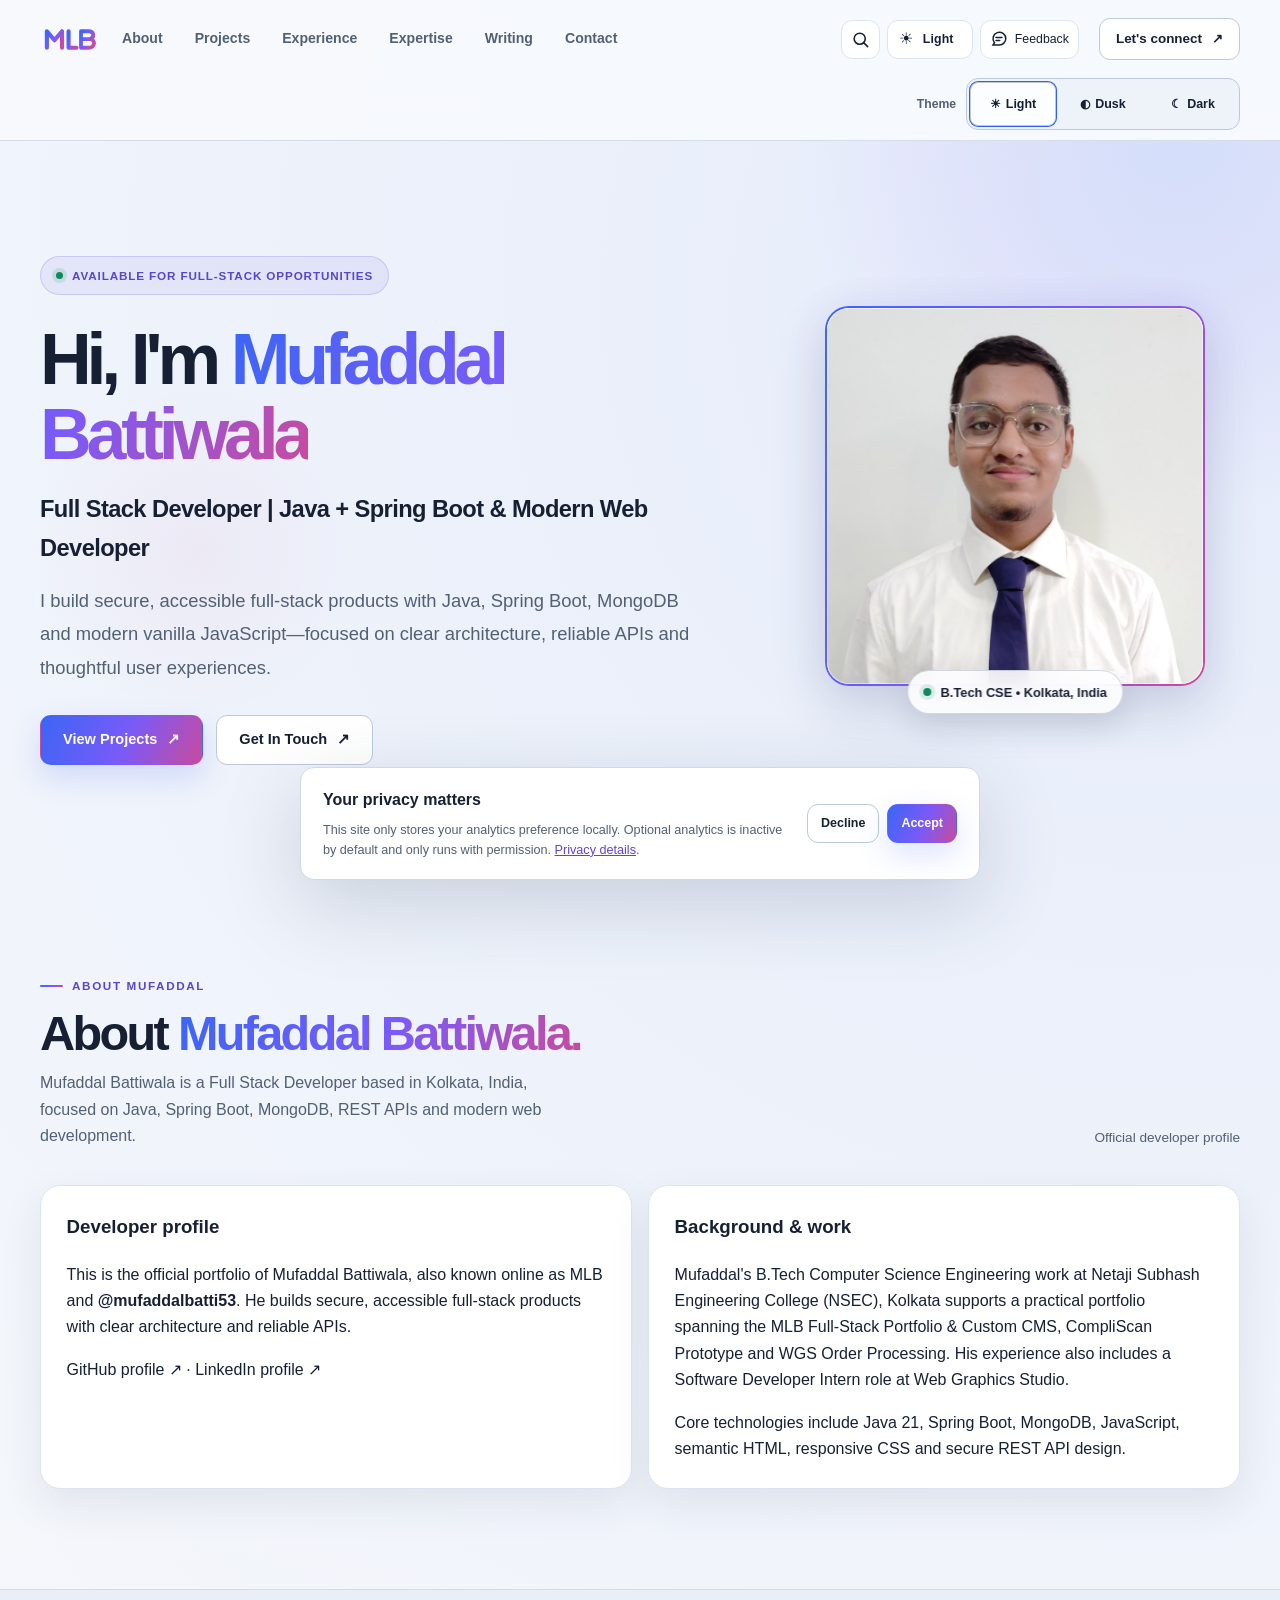
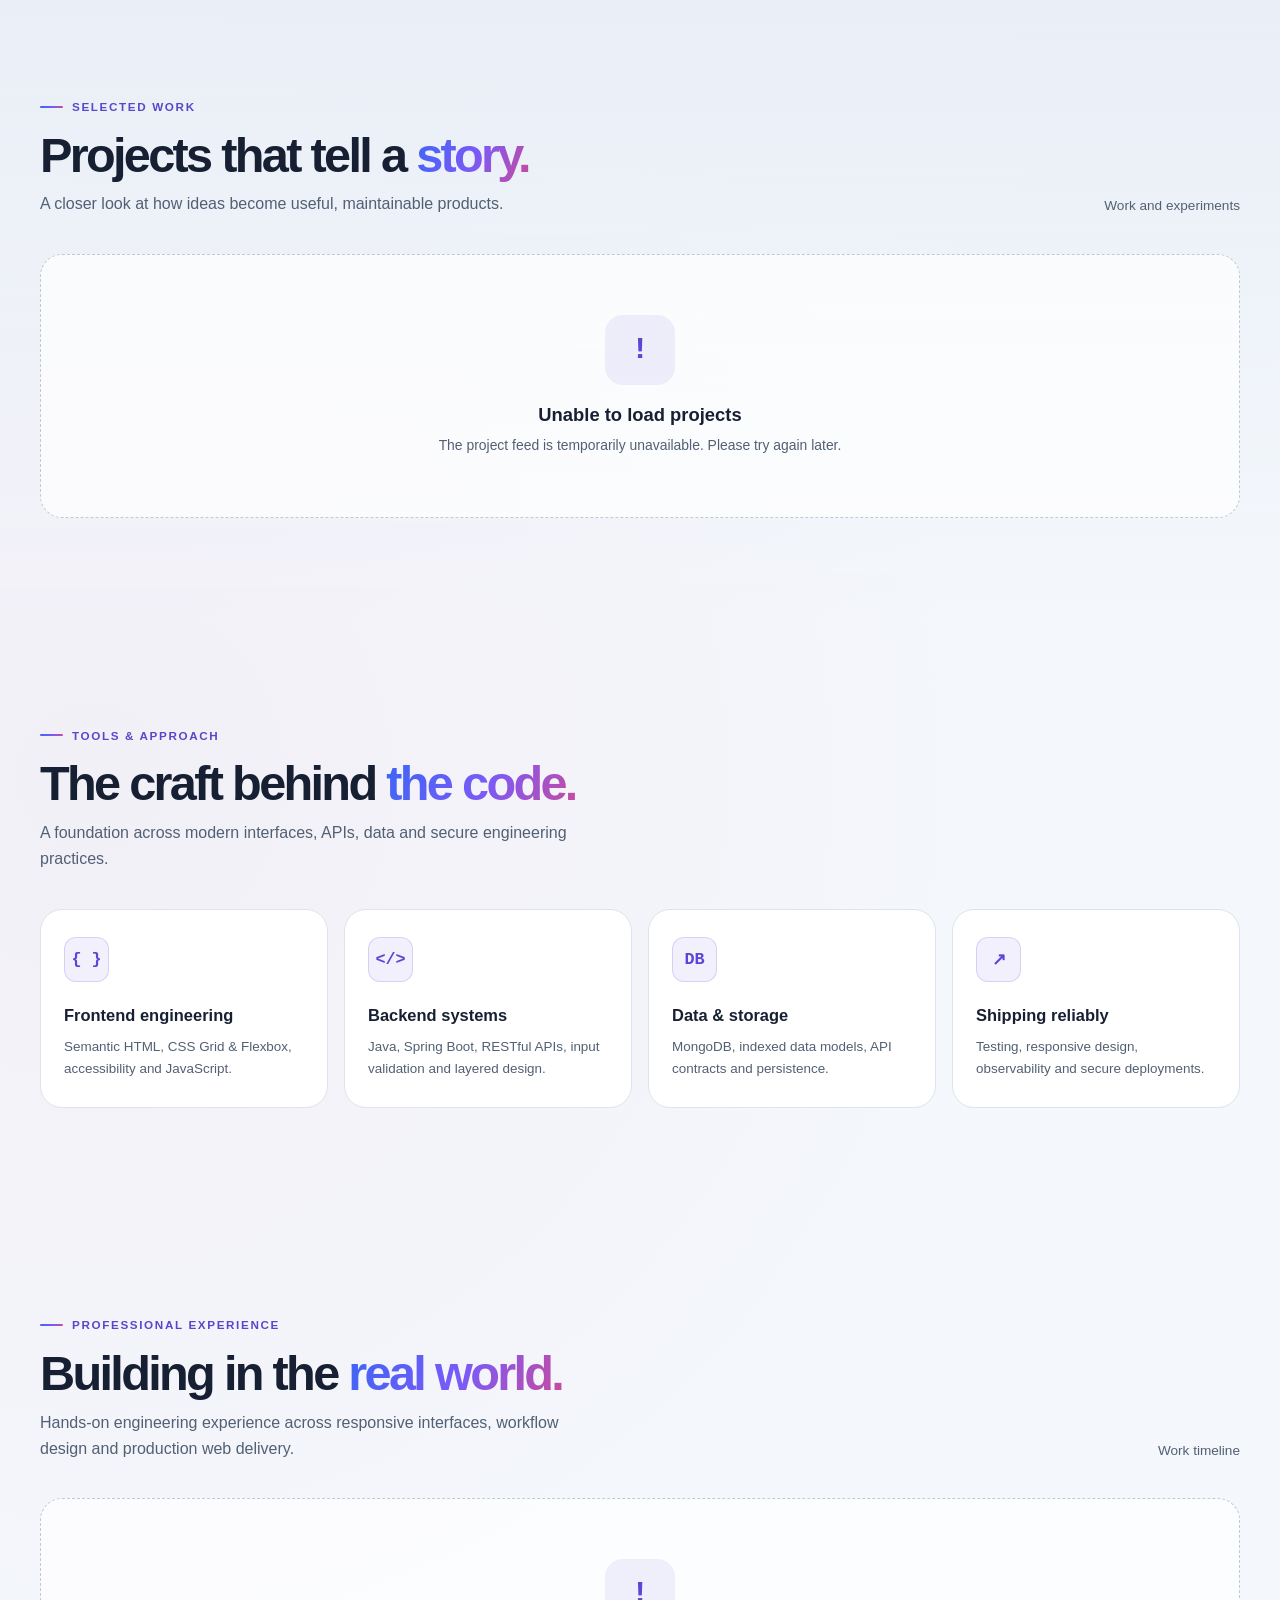
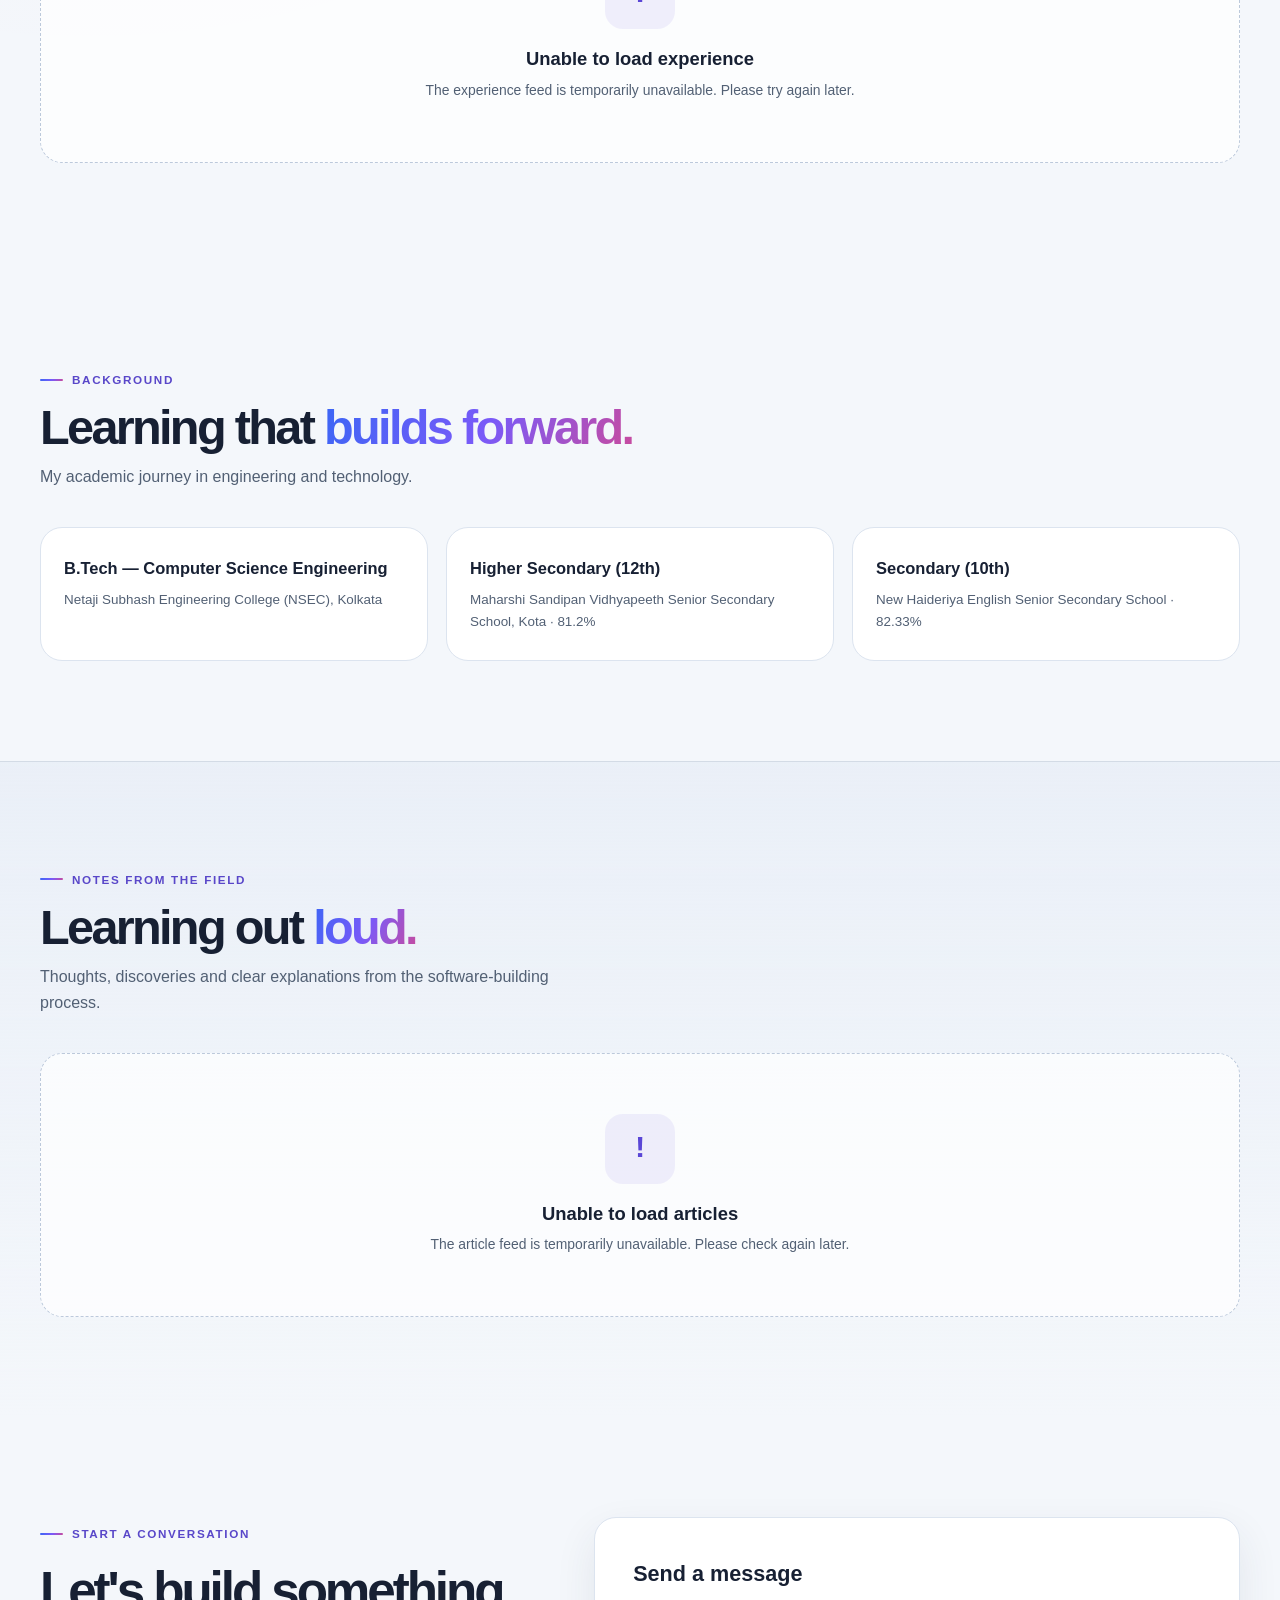
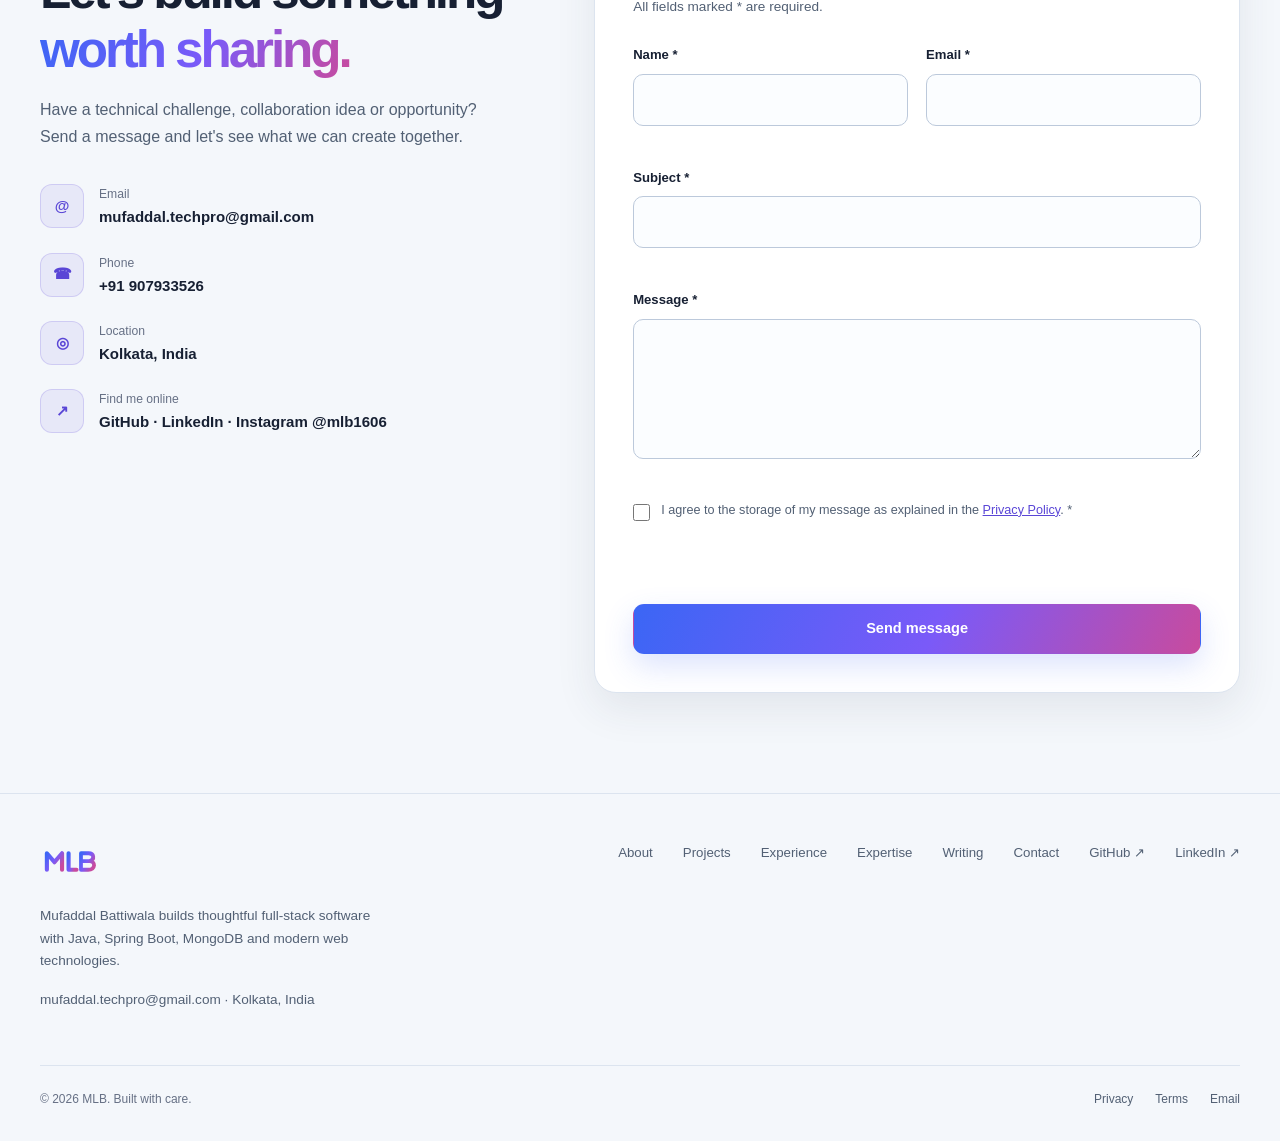
==== commit d28e5c54: "up" ====
--- a/frontend/index.html
+++ b/frontend/index.html
@@ -117,8 +117,8 @@
   <link rel="apple-touch-icon" href="./assets/apple-touch-icon.png">
   <link rel="preload" as="image" href="./assets/mufaddal-battiwala-full-stack-developer.jpg" type="image/jpeg">
   <link rel="manifest" href="./site.webmanifest">
-  <script src="./js/theme-init.js"></script>
-  <link rel="stylesheet" href="./css/main.css">
+  <script src="./js/theme-init.js?v=20261124-theme-visible-v4"></script>
+  <link rel="stylesheet" href="./css/main.css?v=20261124-theme-visible-v4">
 </head>
 <body>
 
@@ -134,18 +134,18 @@
       <a href="./#skills">Expertise</a>
       <a href="./#blog">Writing</a>
       <a href="./#contact">Contact</a>
-      <div class="mobile-theme-panel" aria-label="Choose theme">
-        <span class="mobile-theme-panel__label">Theme</span>
-        <div class="mobile-theme-options" role="group" aria-label="Theme options">
-          <button class="mobile-theme-option" type="button" data-theme-choice="light" aria-pressed="false"><span aria-hidden="true">☀</span> Light</button>
-          <button class="mobile-theme-option" type="button" data-theme-choice="dusk" aria-pressed="false"><span aria-hidden="true">◐</span> Dusk</button>
-          <button class="mobile-theme-option" type="button" data-theme-choice="dark" aria-pressed="false"><span aria-hidden="true">☾</span> Dark</button>
-        </div>
-      </div>
     </nav>
 <div class="header-utilities" role="group" aria-label="Site tools"><button class="utility-button" type="button" data-open-search aria-label="Search portfolio (Ctrl+K)" title="Search (Ctrl+K)"><svg xmlns="http://www.w3.org/2000/svg" aria-hidden="true" viewBox="0 0 24 24" width="19" height="19" fill="none" stroke="currentColor" stroke-width="2" stroke-linecap="round"><circle cx="11" cy="11" r="7"/><path d="m16 16 5 5"/></svg></button><button class="utility-button theme-toggle" type="button" data-theme-toggle aria-label="Theme: Dark. Switch to Light." title="Theme: Dark · Next: Light"><span class="theme-toggle__icon" data-theme-icon aria-hidden="true">☾</span><span class="theme-toggle__caption" data-theme-caption>Dark</span></button><button class="utility-button utility-button--feedback" type="button" data-open-feedback aria-label="Give site feedback"><svg xmlns="http://www.w3.org/2000/svg" aria-hidden="true" viewBox="0 0 24 24" width="18" height="18" fill="none" stroke="currentColor" stroke-width="2" stroke-linecap="round"><path d="M21 11.5a8.5 8.5 0 0 1-8.5 8.5H4l2-3A8.5 8.5 0 1 1 21 11.5Z"/><path d="M8 10h8M8 14h5"/></svg><span>Feedback</span></button></div>
     <a class="button button--small button--secondary nav-action" href="./#contact">Let's connect <span aria-hidden="true">↗</span></a>
   </div>
+<div class="container theme-bar" aria-label="Appearance">
+  <span class="theme-bar__label">Theme</span>
+  <div class="theme-bar__options" role="group" aria-label="Choose color theme">
+    <button class="theme-choice" type="button" data-theme-choice="light" aria-pressed="false"><span aria-hidden="true">☀</span> Light</button>
+    <button class="theme-choice" type="button" data-theme-choice="dusk" aria-pressed="false"><span aria-hidden="true">◐</span> Dusk</button>
+    <button class="theme-choice" type="button" data-theme-choice="dark" aria-pressed="true"><span aria-hidden="true">☾</span> Dark</button>
+  </div>
+</div>
 </header>
 
 
@@ -321,7 +321,7 @@
     <div id="case-study-content"></div>
   </div>
 </dialog>
-<script type="module" src="./js/main.js"></script>
+<script type="module" src="./js/main.js?v=20261124-theme-visible-v4"></script>
 
 </body>
 </html>
--- a/frontend/css/main.css
+++ b/frontend/css/main.css
@@ -1,4 +1,4 @@
-@import url('./variables.css');
+@import url('./variables.css?v=20261124-theme-visible-v4');
 *, *::before, *::after { box-sizing: border-box; }
 html { scroll-behavior: smooth; scroll-padding-top: 100px; }
 body { margin: 0; min-width: 320px; background: var(--page-background); color: var(--text-main); font: 400 16px/1.65 var(--font-body); -webkit-font-smoothing: antialiased; }
@@ -339,6 +339,8 @@
     padding: 0;
   }
 
+  .site-header:has(.site-nav.is-open) { z-index: 90; }
+
   .site-nav {
     max-height: calc(100dvh - 68px);
     overflow-y: auto;
@@ -347,9 +349,10 @@
 
   .mobile-theme-panel {
     display: block;
-    margin-top: 9px;
-    padding-top: 16px;
-    border-top: 1px solid var(--border-subtle);
+    order: -1;
+    margin-bottom: 9px;
+    padding-bottom: 16px;
+    border-bottom: 1px solid var(--border-subtle);
   }
 
   .mobile-theme-panel__label {
@@ -395,7 +398,7 @@
   .brand__svg { width: 48px; height: 31px; }
   .header-utilities { gap: 3px; }
   .header-utilities .utility-button,
-  .nav-toggle { width: 40px; min-width: 40px; height: 40px; }
+  .nav-toggle { width: 44px; min-width: 44px; height: 44px; }
 }
 
 .profile-summary {
@@ -406,9 +409,9 @@
 
 .profile-summary__card {
   padding: clamp(1.2rem, 2vw, 1.6rem);
-  border: 1px solid var(--border);
+  border: 1px solid var(--border-subtle);
   border-radius: 20px;
-  background: var(--card);
+  background: var(--surface-card);
   box-shadow: var(--shadow-card);
 }
 
@@ -425,3 +428,29 @@
     grid-template-columns: 1fr;
   }
 }
+
+/* Always-visible theme choices */
+.theme-bar { display: flex; align-items: center; justify-content: flex-end; gap: 10px; padding-bottom: 10px; }
+.theme-bar__label { color: var(--text-muted); font-size: .76rem; font-weight: 650; }
+.theme-bar__options { display: grid; grid-template-columns: repeat(3,minmax(0,1fr)); gap: 4px; padding: 3px; border: 1px solid var(--border-hover); border-radius: 12px; background: var(--surface-raised); }
+.theme-choice { display: flex; align-items: center; justify-content: center; gap: 5px; min-height: 44px; min-width: 86px; padding: 5px 10px; color: var(--text-main); background: transparent; border: 1px solid transparent; border-radius: 8px; font-size: .78rem; font-weight: 700; white-space: nowrap; }
+.theme-choice[aria-pressed="true"] { color: var(--text-main); background: var(--surface-input); border-color: var(--border-hover); box-shadow: 0 0 0 1px var(--focus-ring); }
+.theme-choice:hover { border-color: var(--focus-ring); }
+html { scroll-padding-top: 155px; }
+@media (max-width: 768px) {
+  .theme-bar { justify-content: stretch; gap: 8px; }
+  .theme-bar__options { flex: 1; min-width: 0; }
+  .theme-choice { min-width: 0; padding: 4px 5px; }
+  .site-nav { top: 100%; max-height: calc(100dvh - 132px); }
+  .site-header { z-index: 90; }
+  html { scroll-padding-top: 144px; }
+}
+@media (min-width: 769px) and (max-width: 1024px) {
+  .site-header__inner { min-height: 68px; }
+  .nav-toggle { display: inline-flex; align-items: center; justify-content: center; min-width: 44px; min-height: 44px; }
+  .site-nav { display: none; position: absolute; top: 100%; left: 0; right: 0; padding: 18px 24px 25px; flex-direction: column; align-items: stretch; gap: 0; background: var(--nav-mobile-bg); border-bottom: 1px solid var(--border-hover); max-height: calc(100dvh - 132px); overflow-y: auto; }
+  .site-nav.is-open { display: flex; }
+  .site-nav a { padding: 13px 0; }
+  .nav-action { display: none; }
+  .site-header { z-index: 90; }
+}
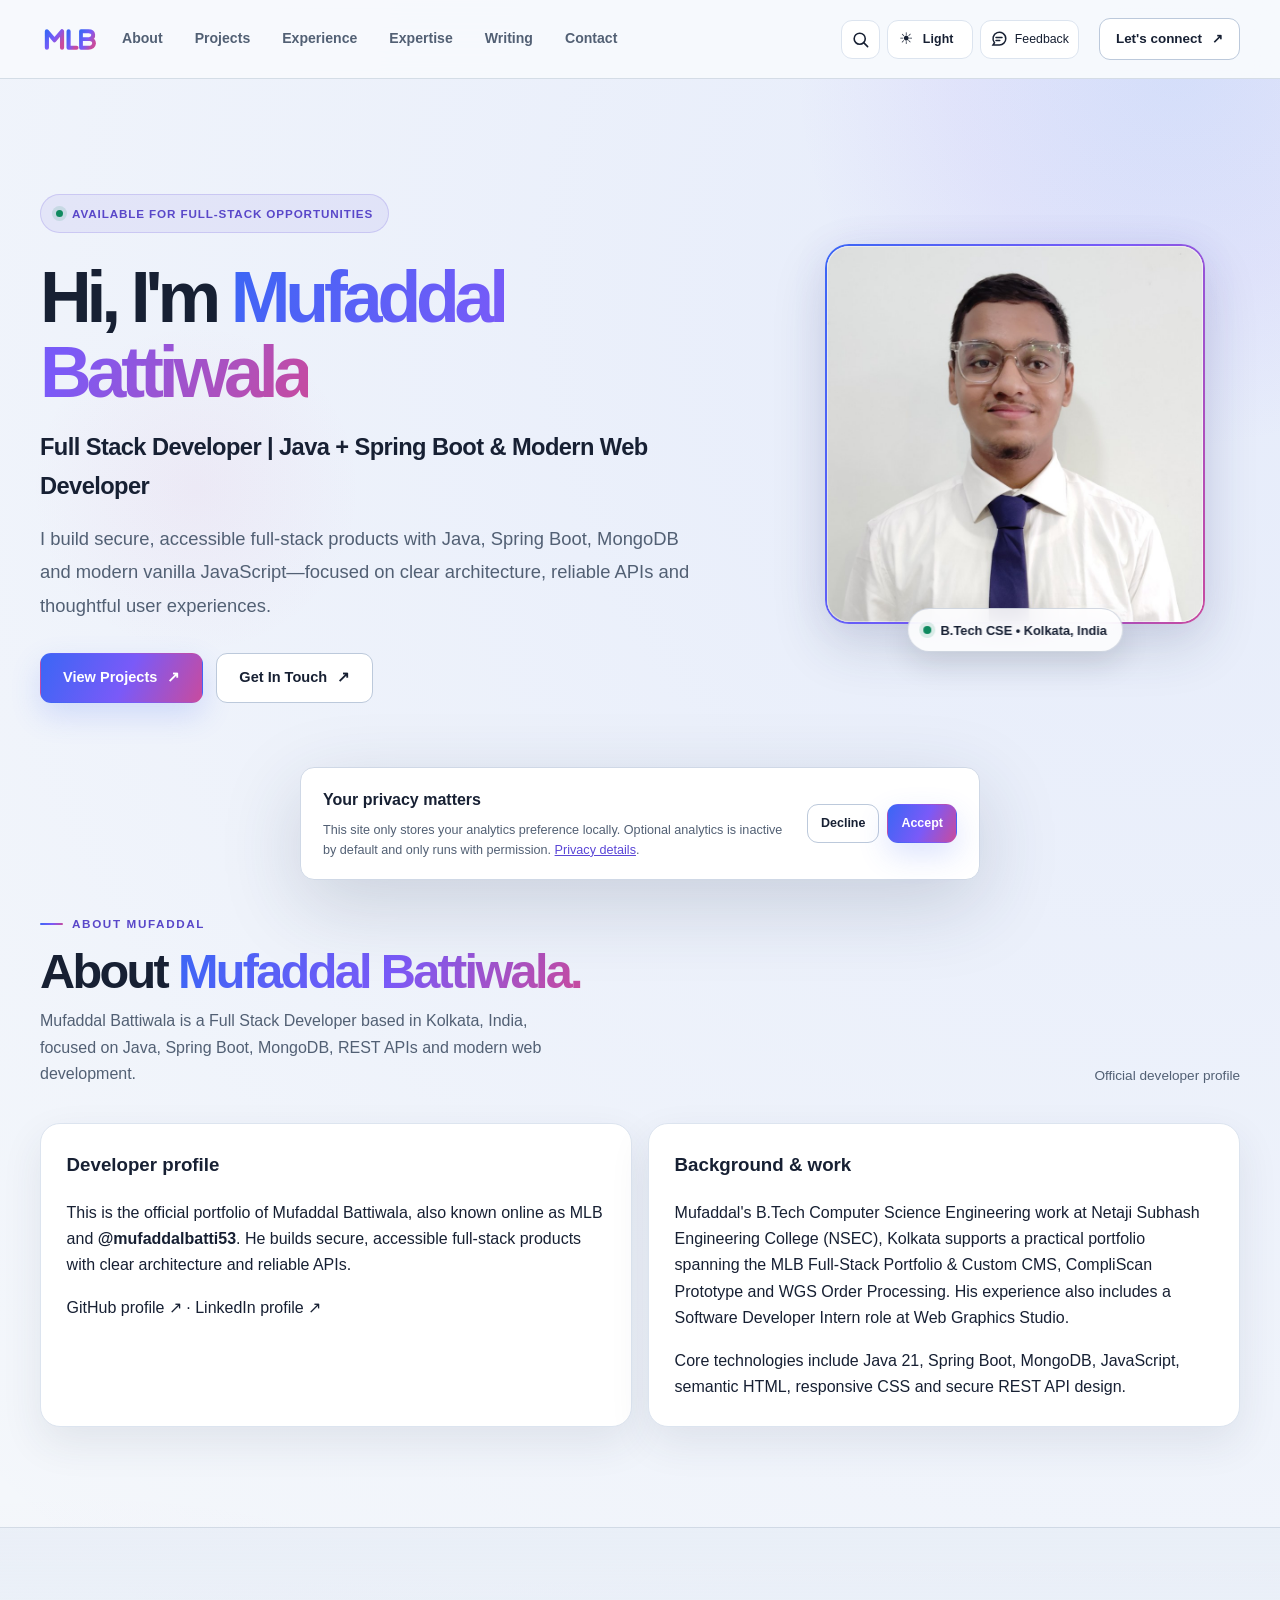
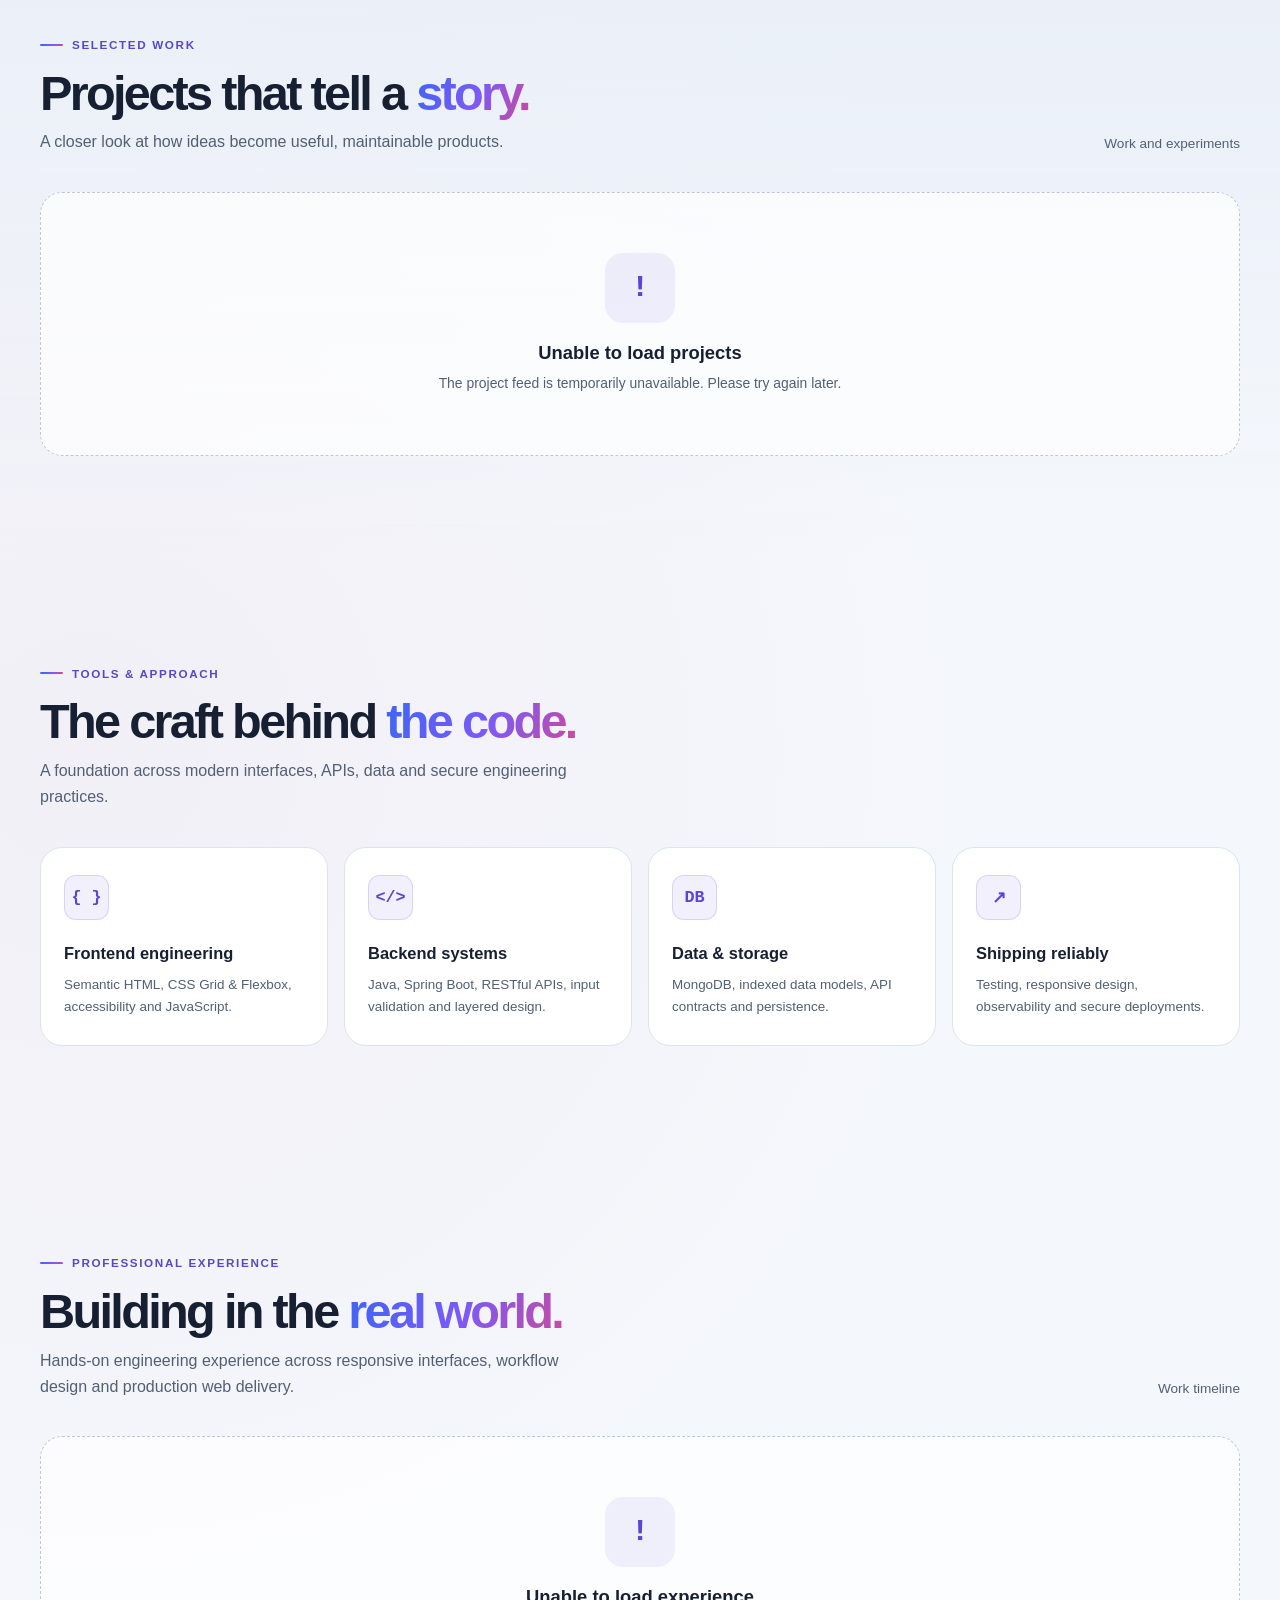
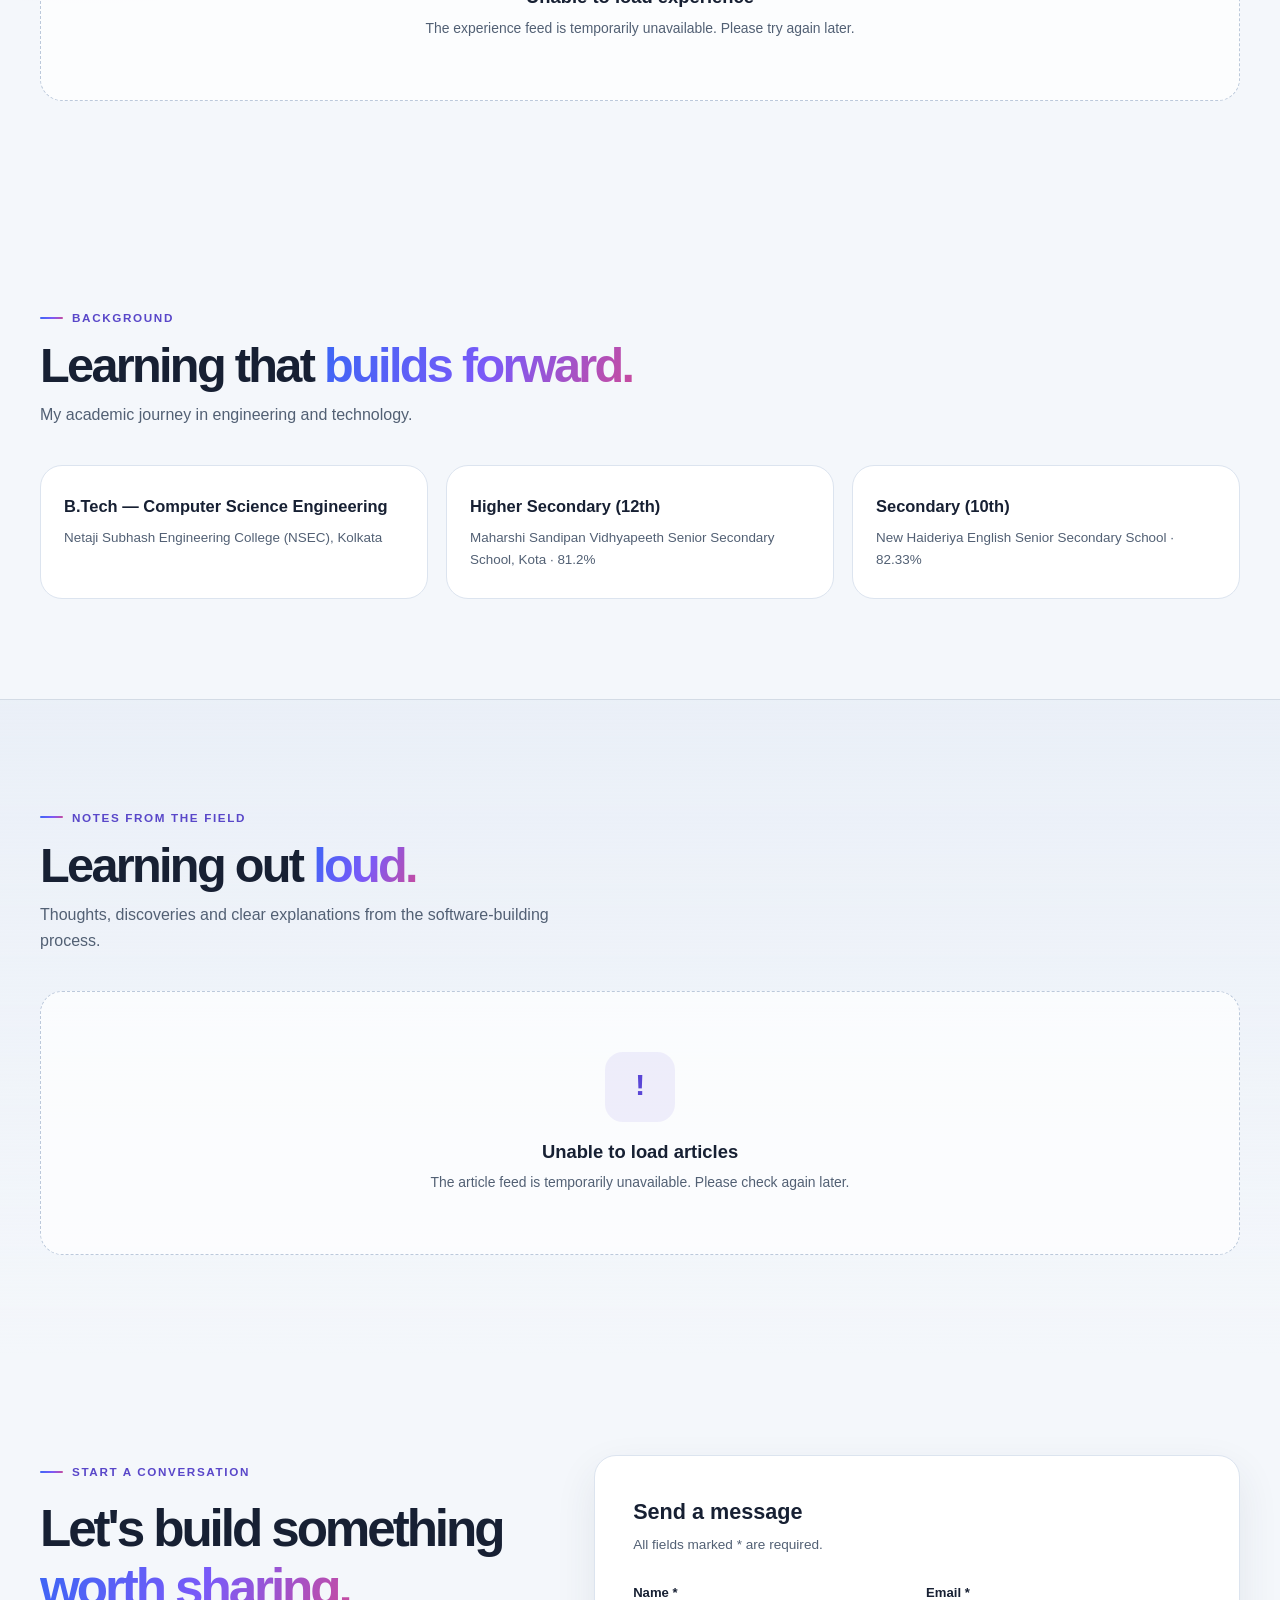
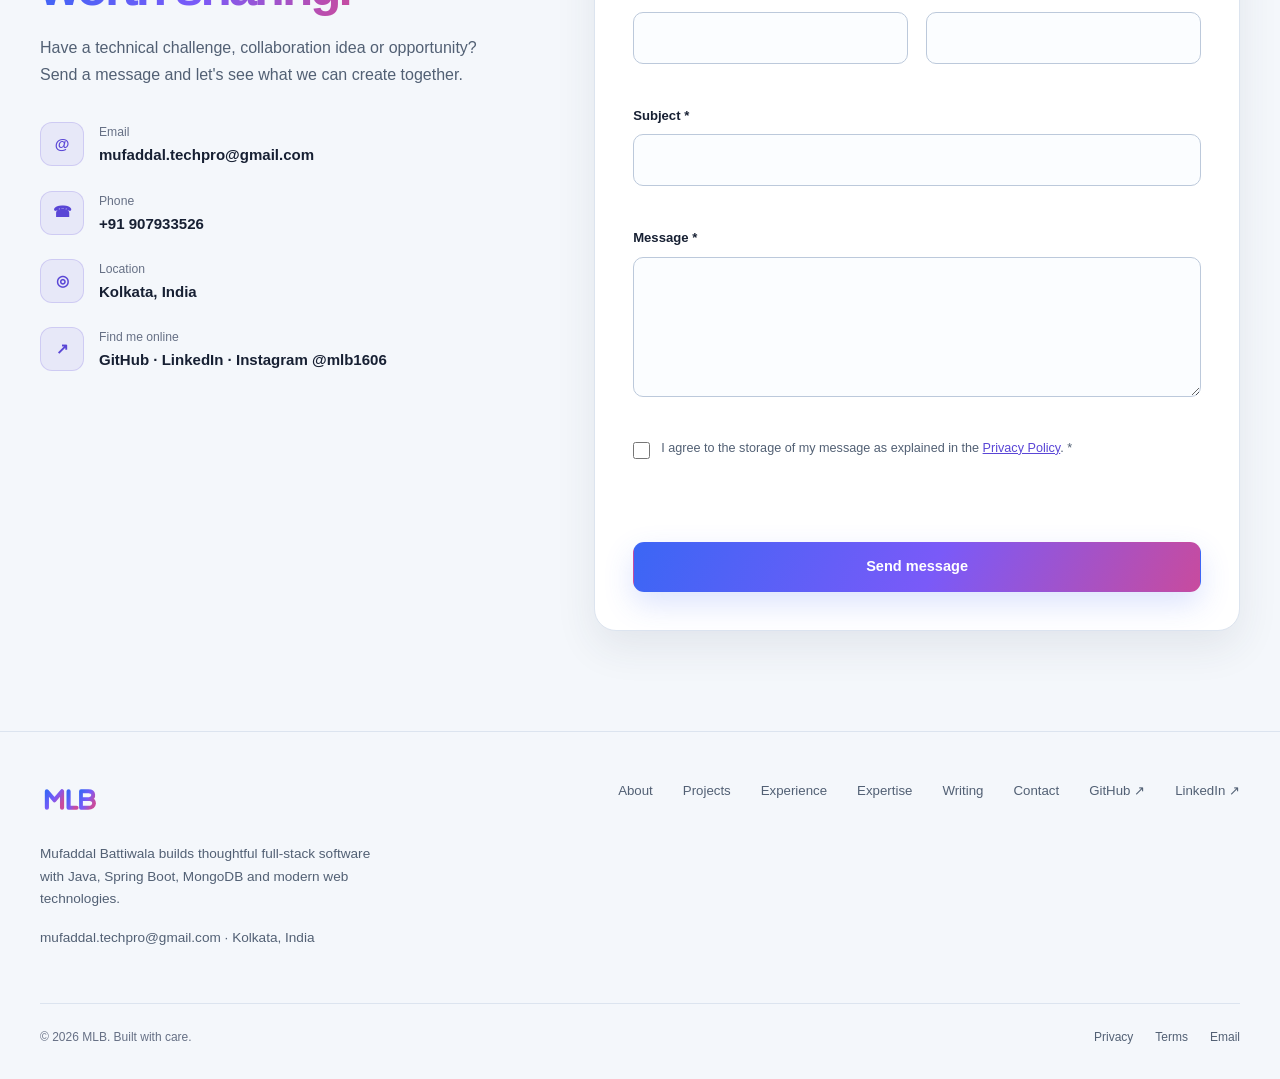
==== commit 45918451: "update" ====
--- a/frontend/index.html
+++ b/frontend/index.html
@@ -117,8 +117,8 @@
   <link rel="apple-touch-icon" href="./assets/apple-touch-icon.png">
   <link rel="preload" as="image" href="./assets/mufaddal-battiwala-full-stack-developer.jpg" type="image/jpeg">
   <link rel="manifest" href="./site.webmanifest">
-  <script src="./js/theme-init.js?v=20261124-theme-visible-v4"></script>
-  <link rel="stylesheet" href="./css/main.css?v=20261124-theme-visible-v4">
+  <script src="./js/theme-init.js?v=20261124-mobile-fit-v5"></script>
+  <link rel="stylesheet" href="./css/main.css?v=20261124-mobile-fit-v5">
 </head>
 <body>
 
@@ -138,14 +138,6 @@
 <div class="header-utilities" role="group" aria-label="Site tools"><button class="utility-button" type="button" data-open-search aria-label="Search portfolio (Ctrl+K)" title="Search (Ctrl+K)"><svg xmlns="http://www.w3.org/2000/svg" aria-hidden="true" viewBox="0 0 24 24" width="19" height="19" fill="none" stroke="currentColor" stroke-width="2" stroke-linecap="round"><circle cx="11" cy="11" r="7"/><path d="m16 16 5 5"/></svg></button><button class="utility-button theme-toggle" type="button" data-theme-toggle aria-label="Theme: Dark. Switch to Light." title="Theme: Dark · Next: Light"><span class="theme-toggle__icon" data-theme-icon aria-hidden="true">☾</span><span class="theme-toggle__caption" data-theme-caption>Dark</span></button><button class="utility-button utility-button--feedback" type="button" data-open-feedback aria-label="Give site feedback"><svg xmlns="http://www.w3.org/2000/svg" aria-hidden="true" viewBox="0 0 24 24" width="18" height="18" fill="none" stroke="currentColor" stroke-width="2" stroke-linecap="round"><path d="M21 11.5a8.5 8.5 0 0 1-8.5 8.5H4l2-3A8.5 8.5 0 1 1 21 11.5Z"/><path d="M8 10h8M8 14h5"/></svg><span>Feedback</span></button></div>
     <a class="button button--small button--secondary nav-action" href="./#contact">Let's connect <span aria-hidden="true">↗</span></a>
   </div>
-<div class="container theme-bar" aria-label="Appearance">
-  <span class="theme-bar__label">Theme</span>
-  <div class="theme-bar__options" role="group" aria-label="Choose color theme">
-    <button class="theme-choice" type="button" data-theme-choice="light" aria-pressed="false"><span aria-hidden="true">☀</span> Light</button>
-    <button class="theme-choice" type="button" data-theme-choice="dusk" aria-pressed="false"><span aria-hidden="true">◐</span> Dusk</button>
-    <button class="theme-choice" type="button" data-theme-choice="dark" aria-pressed="true"><span aria-hidden="true">☾</span> Dark</button>
-  </div>
-</div>
 </header>
 
 
@@ -321,7 +313,7 @@
     <div id="case-study-content"></div>
   </div>
 </dialog>
-<script type="module" src="./js/main.js?v=20261124-theme-visible-v4"></script>
+<script type="module" src="./js/main.js?v=20261124-mobile-fit-v5"></script>
 
 </body>
 </html>
--- a/frontend/css/main.css
+++ b/frontend/css/main.css
@@ -1,7 +1,7 @@
-@import url('./variables.css?v=20261124-theme-visible-v4');
+@import url('./variables.css?v=20261124-mobile-fit-v5');
 *, *::before, *::after { box-sizing: border-box; }
 html { scroll-behavior: smooth; scroll-padding-top: 100px; }
-body { margin: 0; min-width: 320px; background: var(--page-background); color: var(--text-main); font: 400 16px/1.65 var(--font-body); -webkit-font-smoothing: antialiased; }
+body { margin: 0; min-width: 0; background: var(--page-background); color: var(--text-main); font: 400 16px/1.65 var(--font-body); -webkit-font-smoothing: antialiased; }
 ::selection { background: var(--selection-bg); color: var(--selection-text); }
 a { color: inherit; text-decoration: none; }
 img { max-width: 100%; height: auto; }
@@ -172,12 +172,12 @@
   .site-nav a { padding: 13px 0; }
   .nav-action { display: none; }
   .hero { padding: 62px 0 75px; }
-  .hero-grid { grid-template-columns: 1fr; gap: 34px; }
+  .hero-grid { grid-template-columns: minmax(0, 1fr); gap: 34px; }
   .hero__portrait-column { order: -1; }
-  .hero-portrait { width: min(82vw, 360px); }
+  .hero-portrait { width: min(100%, 360px); }
   .hero h1 { max-width: 650px; }
   .section { padding-block: 72px; }
-  .contact-layout { grid-template-columns: 1fr; }
+  .contact-layout { grid-template-columns: minmax(0, 1fr); }
   .section-head { display: block; }
   .section-head__aside { margin-top: 15px; }
   .footer-main { flex-direction: column; }
@@ -189,9 +189,9 @@
 }
 @media (max-width: 600px) {
   .container { width: min(var(--container-width), calc(100% - 36px)); }
-  .projects-grid, .blog-grid { grid-template-columns: 1fr; }
+  .projects-grid, .blog-grid { grid-template-columns: minmax(0, 1fr); }
   .section-head h2 { font-size: 2.1rem; }
-  .form-row { grid-template-columns: 1fr; gap: 0; }
+  .form-row { grid-template-columns: minmax(0, 1fr); gap: 0; }
   .contact-form { padding: 22px; }
   .hero h1 { font-size: clamp(3rem,10.2vw,4.7rem); }
   .hero__actions .button { flex: 1 1 180px; }
@@ -201,9 +201,9 @@
 }
 @media (max-width: 375px) {
   .hero h1 { font-size: 2.9rem; }
-  .hero-portrait { width: min(86vw, 320px); }
+  .hero-portrait { width: min(100%, 320px); }
   .hero-status-pill { max-width: calc(100% - 12px); padding-inline: 12px; font-size: .73rem; }
-  .skills-grid { grid-template-columns: 1fr; }
+  .skills-grid { grid-template-columns: minmax(0, 1fr); }
   .mobile-cta span { font-size: .71rem; }
 }
 @media (prefers-reduced-motion: reduce) {
@@ -252,7 +252,7 @@
 
 
 .education-grid { display: grid; grid-template-columns: repeat(3,minmax(0,1fr)); gap: 18px; }
-@media (max-width: 768px) { .education-grid { grid-template-columns: 1fr; } }
+@media (max-width: 768px) { .education-grid { grid-template-columns: minmax(0, 1fr); } }
 
 
 
@@ -285,8 +285,8 @@
 .architecture-flow__text { display: block; color: var(--text-main); font-size: .86rem; line-height: 1.55; }
 .case-study-actions { display: flex; flex-wrap: wrap; gap: 11px; padding-top: 26px; border-top: 1px solid var(--border-subtle); }
 @media (max-width: 768px) {
-  .case-study-metrics { grid-template-columns: 1fr; }
-  .architecture-flow { display: grid; grid-template-columns: 1fr; gap: 12px; overflow: visible; padding-bottom: 0; }
+  .case-study-metrics { grid-template-columns: minmax(0, 1fr); }
+  .architecture-flow { display: grid; grid-template-columns: minmax(0, 1fr); gap: 12px; overflow: visible; padding-bottom: 0; }
   .architecture-flow__step { min-height: auto; }
   .architecture-flow__step:not(:last-child)::after { content: '↓'; right: 50%; top: auto; bottom: -18px; transform: translateX(50%); }
 }
@@ -314,7 +314,7 @@
   .experience-card__header { display: block; }
 }
 
-.mobile-theme-panel { display: none; }
+
 
 @media (max-width: 768px) {
   .nav-toggle {
@@ -347,49 +347,6 @@
     box-shadow: 0 18px 42px rgba(20, 28, 42, .16);
   }
 
-  .mobile-theme-panel {
-    display: block;
-    order: -1;
-    margin-bottom: 9px;
-    padding-bottom: 16px;
-    border-bottom: 1px solid var(--border-subtle);
-  }
-
-  .mobile-theme-panel__label {
-    display: block;
-    margin-bottom: 9px;
-    color: var(--text-dim);
-    font-size: .72rem;
-    font-weight: 750;
-    letter-spacing: .1em;
-    text-transform: uppercase;
-  }
-
-  .mobile-theme-options {
-    display: grid;
-    grid-template-columns: repeat(3, minmax(0, 1fr));
-    gap: 8px;
-  }
-
-  .mobile-theme-option {
-    min-height: 44px;
-    border: 1px solid var(--border-hover);
-    border-radius: 11px;
-    background: var(--surface-card);
-    color: var(--text-main);
-    font-size: .78rem;
-    font-weight: 720;
-    transition: background-color var(--transition-theme), border-color var(--transition-theme), color var(--transition-theme), box-shadow var(--transition-theme), transform var(--transition-fast);
-  }
-
-  .mobile-theme-option:active { transform: scale(.98); }
-
-  .mobile-theme-option.is-active {
-    border-color: transparent;
-    background: var(--brand-gradient);
-    color: #FFFFFF;
-    box-shadow: var(--primary-shadow);
-  }
 }
 
 @media (max-width: 390px) {
@@ -425,32 +382,65 @@
 
 @media (max-width: 767px) {
   .profile-summary {
-    grid-template-columns: 1fr;
+    grid-template-columns: minmax(0, 1fr);
   }
 }
 
-/* Always-visible theme choices */
-.theme-bar { display: flex; align-items: center; justify-content: flex-end; gap: 10px; padding-bottom: 10px; }
-.theme-bar__label { color: var(--text-muted); font-size: .76rem; font-weight: 650; }
-.theme-bar__options { display: grid; grid-template-columns: repeat(3,minmax(0,1fr)); gap: 4px; padding: 3px; border: 1px solid var(--border-hover); border-radius: 12px; background: var(--surface-raised); }
-.theme-choice { display: flex; align-items: center; justify-content: center; gap: 5px; min-height: 44px; min-width: 86px; padding: 5px 10px; color: var(--text-main); background: transparent; border: 1px solid transparent; border-radius: 8px; font-size: .78rem; font-weight: 700; white-space: nowrap; }
-.theme-choice[aria-pressed="true"] { color: var(--text-main); background: var(--surface-input); border-color: var(--border-hover); box-shadow: 0 0 0 1px var(--focus-ring); }
-.theme-choice:hover { border-color: var(--focus-ring); }
-html { scroll-padding-top: 155px; }
-@media (max-width: 768px) {
-  .theme-bar { justify-content: stretch; gap: 8px; }
-  .theme-bar__options { flex: 1; min-width: 0; }
-  .theme-choice { min-width: 0; padding: 4px 5px; }
-  .site-nav { top: 100%; max-height: calc(100dvh - 132px); }
-  .site-header { z-index: 90; }
-  html { scroll-padding-top: 144px; }
-}
-@media (min-width: 769px) and (max-width: 1024px) {
+@media (min-width: 769px) and (max-width: 1200px) {
   .site-header__inner { min-height: 68px; }
   .nav-toggle { display: inline-flex; align-items: center; justify-content: center; min-width: 44px; min-height: 44px; }
-  .site-nav { display: none; position: absolute; top: 100%; left: 0; right: 0; padding: 18px 24px 25px; flex-direction: column; align-items: stretch; gap: 0; background: var(--nav-mobile-bg); border-bottom: 1px solid var(--border-hover); max-height: calc(100dvh - 132px); overflow-y: auto; }
+  .site-nav { display: none; position: absolute; top: 100%; left: 0; right: 0; padding: 18px 24px 25px; flex-direction: column; align-items: stretch; gap: 0; background: var(--nav-mobile-bg); border-bottom: 1px solid var(--border-hover); max-height: calc(100dvh - 68px); overflow-y: auto; }
   .site-nav.is-open { display: flex; }
   .site-nav a { padding: 13px 0; }
   .nav-action { display: none; }
   .site-header { z-index: 90; }
 }
+
+/* Fluid mobile layout. */
+@media (max-width: 1200px) {
+  .site-header__inner { gap: 8px; }
+  .site-header__inner > .brand, .nav-toggle { flex-shrink: 0; }
+  .header-utilities { flex-shrink: 0; gap: 4px; }
+  .header-utilities .utility-button, .nav-toggle { width: 44px; min-width: 44px; height: 44px; padding: 0; }
+  .header-utilities .theme-toggle { flex-direction: column; justify-content: center; gap: 1px; }
+  .theme-toggle__caption { display: block; font-size: .62rem; line-height: 1.05; }
+  .theme-toggle__icon { font-size: 1rem; }
+  .utility-button--feedback span { display: none; }
+  .site-nav { top: 100%; max-height: calc(100dvh - 68px); }
+}
+@media (max-width: 768px) {
+  .container { width: calc(100% - 32px); max-width: var(--container-width); }
+  .hero-grid, .hero__copy, .hero__portrait-column { min-width: 0; max-width: 100%; }
+  .hero { padding: 38px 0 56px; }
+  .hero-grid { gap: 24px; }
+  .hero-portrait { width: min(100%, 340px); max-width: 100%; }
+  .hero-status-pill { white-space: normal; text-align: center; justify-content: center; line-height: 1.35; }
+  .hero__eyebrow { max-width: 100%; white-space: normal; line-height: 1.45; }
+  .hero__eyebrow::before { flex-shrink: 0; }
+  .hero h1 { font-size: clamp(2rem, 9.7vw, 4rem); overflow-wrap: anywhere; letter-spacing: -.055em; }
+  .hero__actions .button { flex: 1 1 140px; min-width: 0; }
+  .contact-layout > *, .contact-detail > *, .field, .profile-summary__card, .experience-card, .footer-nav > * { min-width: 0; }
+  .contact-detail, .profile-summary__card, .experience-card, .footer-main, .tag { overflow-wrap: anywhere; }
+  .footer-nav { flex-wrap: wrap; }
+  .mobile-cta { padding-inline: 14px; }
+  .mobile-cta .button { flex-shrink: 0; }
+  .modal-body { padding: 18px; }
+}
+@media (max-width: 390px) {
+  .container { width: calc(100% - 24px); }
+  .site-header__inner { gap: 6px; }
+  .header-utilities { gap: 3px; }
+  .brand__svg { width: 48px; height: 31px; }
+  .hero-portrait { width: min(100%, 300px); }
+  .hero-status-pill { padding-inline: 9px; }
+  .contact-form { padding: 16px; }
+}
+@media (max-width: 300px) {
+  .container { width: calc(100% - 16px); }
+  .site-header__inner { gap: 4px; }
+  .header-utilities { gap: 2px; }
+  .brand__svg { width: 42px; }
+  .hero__actions .button { flex-basis: 100%; }
+  .mobile-cta { flex-wrap: wrap; }
+  .cookie-banner__actions { flex-wrap: wrap; }
+}
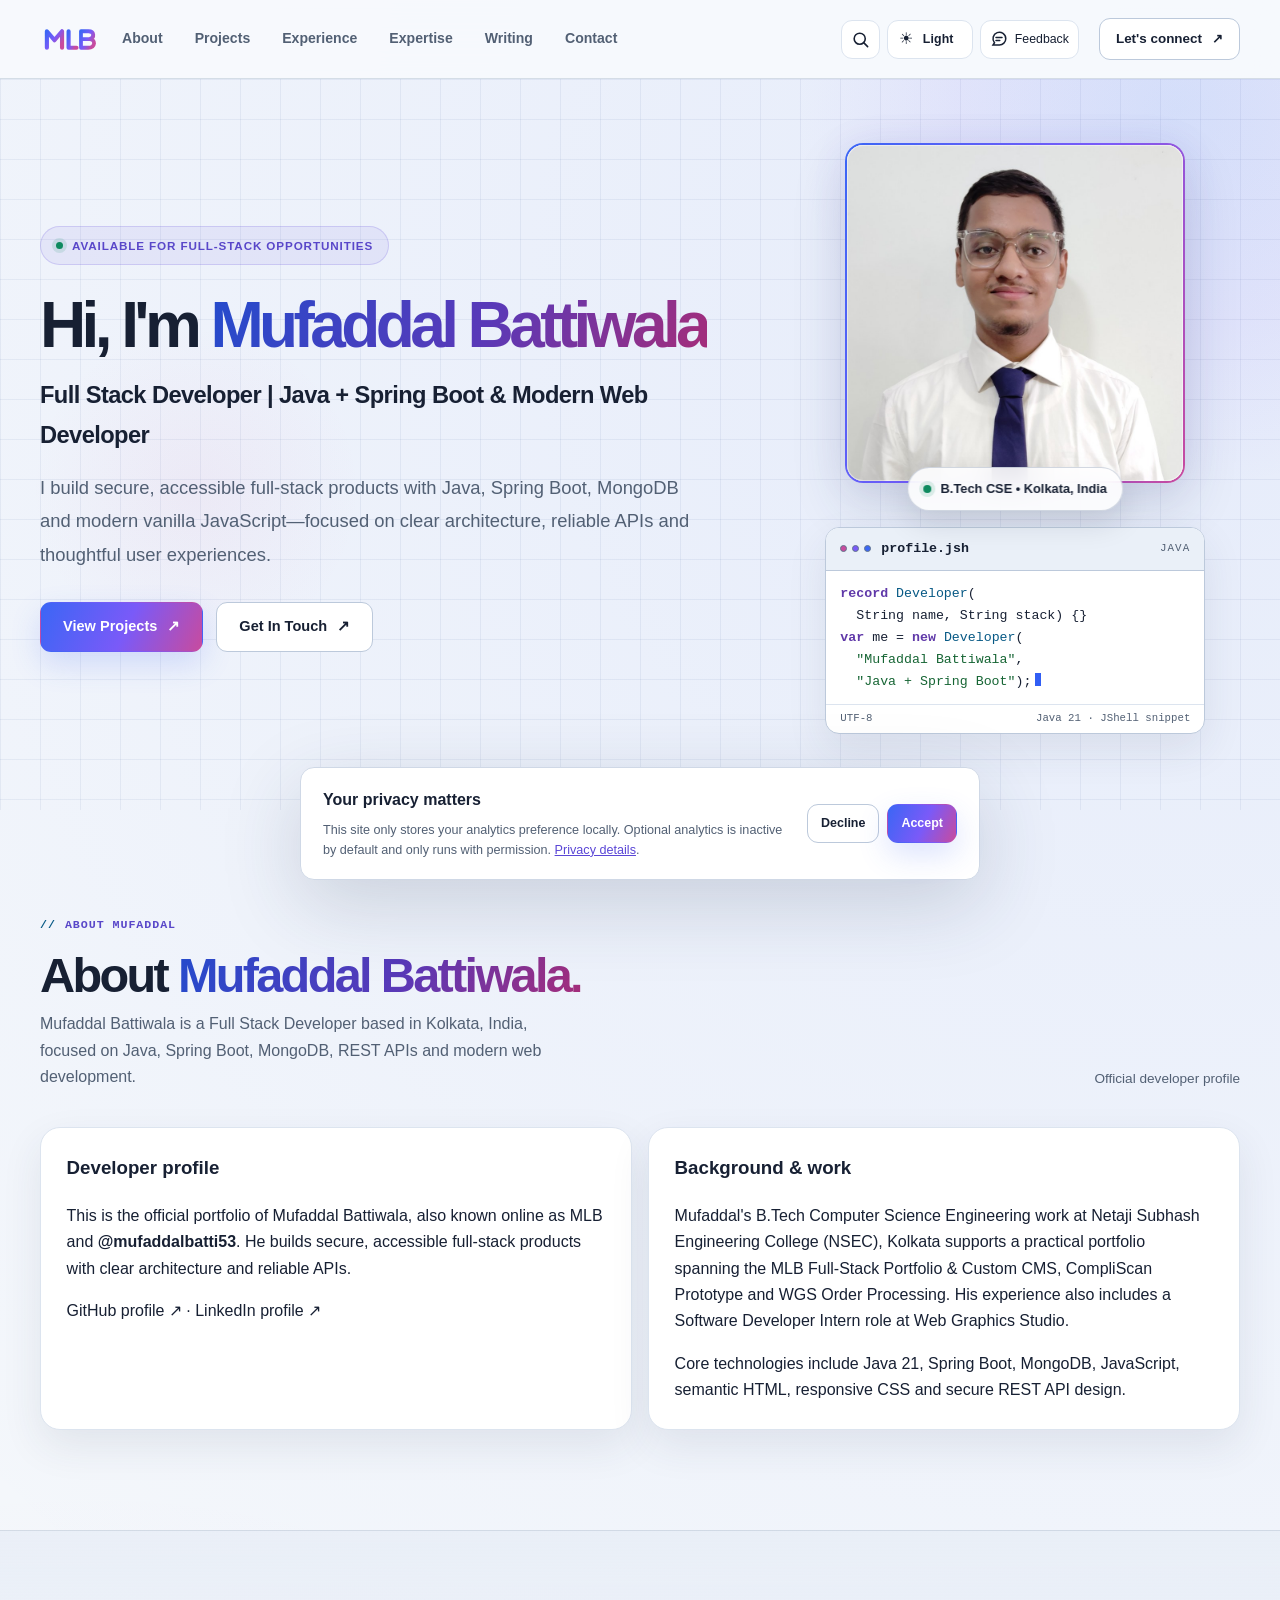
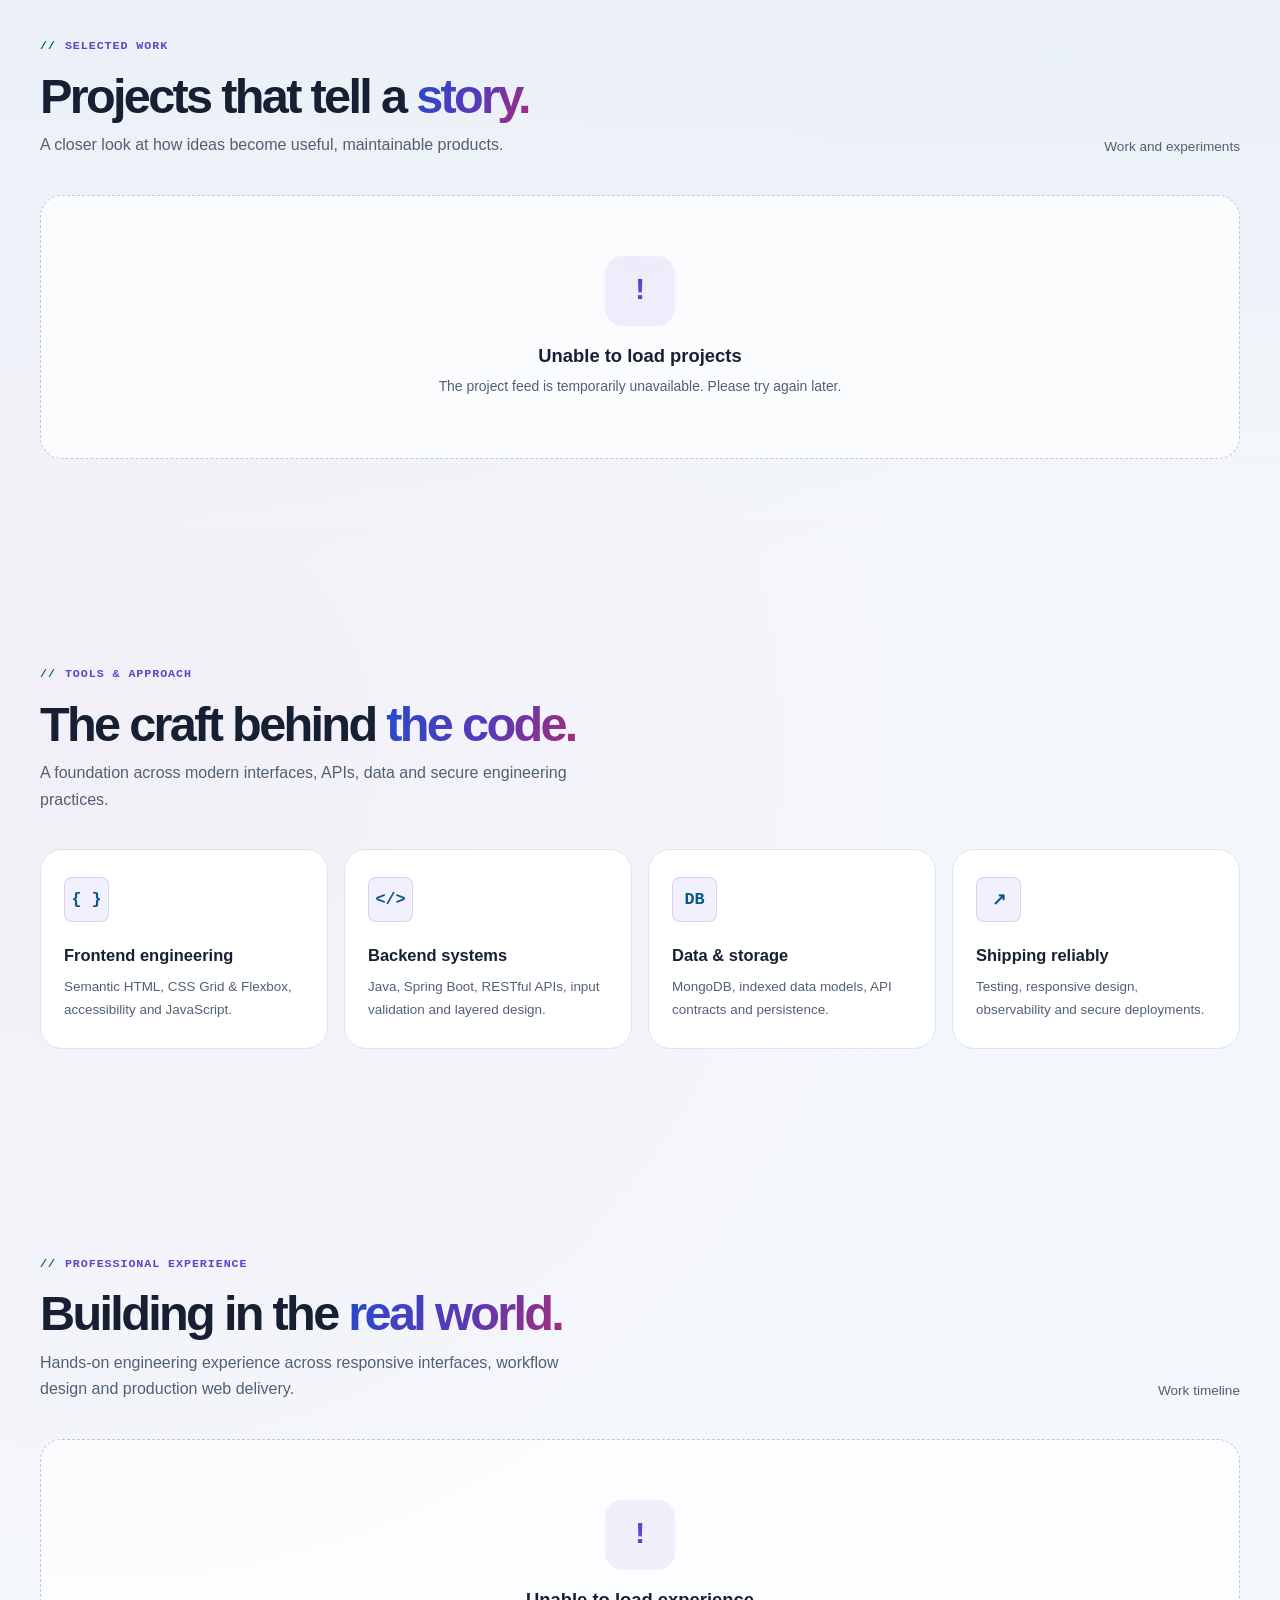
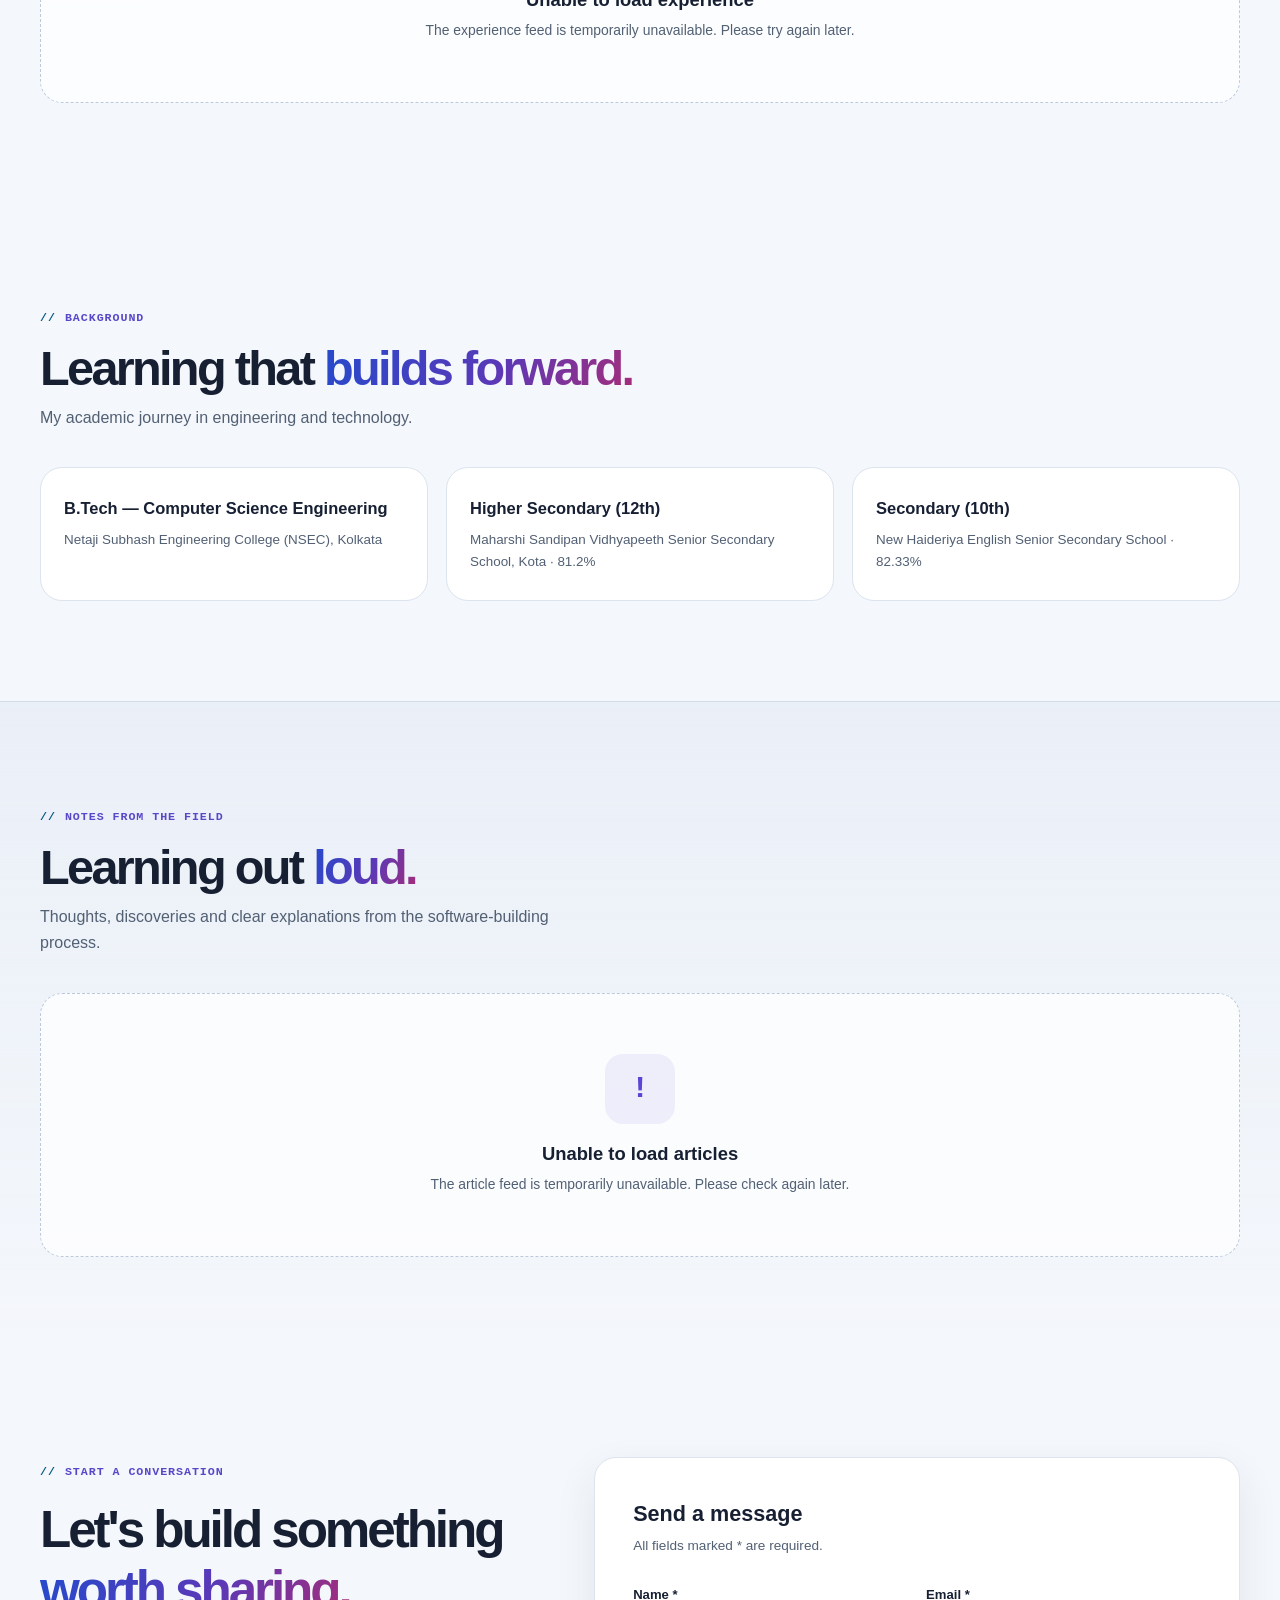
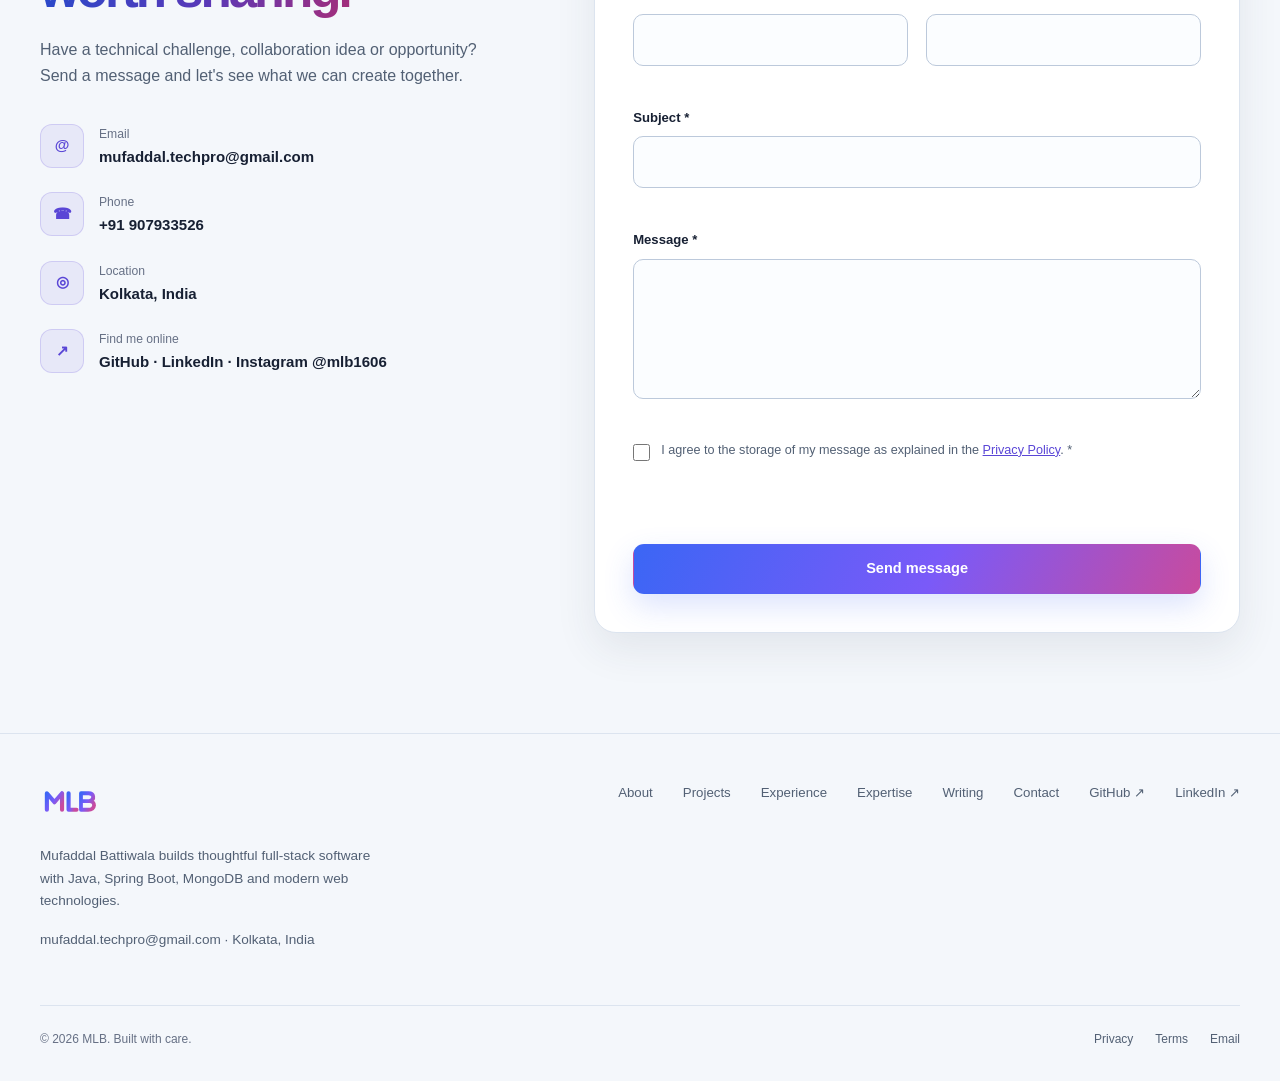
==== commit 59439629: "tech" ====
--- a/frontend/index.html
+++ b/frontend/index.html
@@ -117,8 +117,8 @@
   <link rel="apple-touch-icon" href="./assets/apple-touch-icon.png">
   <link rel="preload" as="image" href="./assets/mufaddal-battiwala-full-stack-developer.jpg" type="image/jpeg">
   <link rel="manifest" href="./site.webmanifest">
-  <script src="./js/theme-init.js?v=20261124-mobile-fit-v5"></script>
-  <link rel="stylesheet" href="./css/main.css?v=20261124-mobile-fit-v5">
+  <script src="./js/theme-init.js?v=20261125-developer-v6"></script>
+  <link rel="stylesheet" href="./css/main.css?v=20261125-developer-v6">
 </head>
 <body>
 
@@ -153,6 +153,7 @@
           <a class="button button--primary" href="#projects">View Projects <span aria-hidden="true">↗</span></a>
           <a class="button button--secondary" href="#contact">Get In Touch <span aria-hidden="true">↗</span></a>
         </div>
+
       </div>
       <div class="hero__portrait-column">
         <figure class="hero-portrait">
@@ -171,6 +172,19 @@
           </figcaption>
         </figure>
       </div>
+      <div class="developer-terminal" aria-label="Illustrative Java developer profile">
+        <div class="developer-terminal__bar">
+          <span class="developer-terminal__dots" aria-hidden="true"><span></span><span></span><span></span></span>
+          <span class="developer-terminal__file">profile.jsh</span>
+          <span class="developer-terminal__language">JAVA</span>
+        </div>
+        <pre class="developer-terminal__code"><code><span class="code-line"><span class="code-keyword">record</span> <span class="code-type">Developer</span>(</span>
+<span class="code-line">  String name, String stack) {}</span>
+<span class="code-line"><span class="code-keyword">var</span> me = <span class="code-keyword">new</span> <span class="code-type">Developer</span>(</span>
+<span class="code-line">  <span class="code-string">"Mufaddal Battiwala"</span>,</span>
+<span class="code-line">  <span class="code-string">"Java + Spring Boot"</span>);<span class="code-caret" aria-hidden="true"></span></span></code></pre>
+        <div class="developer-terminal__status"><span>UTF-8</span><span>Java 21 <span aria-hidden="true">·</span> JShell snippet</span></div>
+      </div>
     </div>
   </section>
   <section class="section section--profile" id="about" aria-labelledby="about-title">
@@ -313,7 +327,7 @@
     <div id="case-study-content"></div>
   </div>
 </dialog>
-<script type="module" src="./js/main.js?v=20261124-mobile-fit-v5"></script>
+<script type="module" src="./js/main.js?v=20261125-developer-v6"></script>
 
 </body>
 </html>
--- a/frontend/css/main.css
+++ b/frontend/css/main.css
@@ -1,4 +1,4 @@
-@import url('./variables.css?v=20261124-mobile-fit-v5');
+@import url('./variables.css?v=20261125-developer-v6');
 *, *::before, *::after { box-sizing: border-box; }
 html { scroll-behavior: smooth; scroll-padding-top: 100px; }
 body { margin: 0; min-width: 0; background: var(--page-background); color: var(--text-main); font: 400 16px/1.65 var(--font-body); -webkit-font-smoothing: antialiased; }
@@ -444,3 +444,70 @@
   .mobile-cta { flex-wrap: wrap; }
   .cookie-banner__actions { flex-wrap: wrap; }
 }
+
+/* Developer workspace styling. */
+.hero { background-image: linear-gradient(var(--dev-grid) 1px, transparent 1px), linear-gradient(90deg, var(--dev-grid) 1px, transparent 1px); background-size: 40px 40px; }
+.hero::before { inset: -52% -24% auto auto; }
+.hero .gradient-text, .section-head .gradient-text, .contact-intro .gradient-text { background-image: var(--dev-title-gradient); }
+.hero__copy, .hero__portrait-column { min-width: 0; }
+.developer-terminal { width: min(100%, 510px); min-width: 0; margin-top: 26px; overflow: hidden; border: 1px solid var(--border-hover); border-radius: 14px; background: var(--dev-panel); box-shadow: var(--shadow-card); color: var(--text-main); font: 500 .83rem/1.65 var(--font-code); transition: background-color var(--transition-theme), color var(--transition-theme), border-color var(--transition-theme); }
+.developer-terminal__bar { display: flex; align-items: center; gap: 10px; min-width: 0; padding: 10px 14px; background: var(--dev-panel-bar); border-bottom: 1px solid var(--border-hover); }
+.developer-terminal__dots { display: flex; flex-shrink: 0; gap: 5px; }
+.developer-terminal__dots span { width: 7px; height: 7px; border: 1px solid var(--dev-line); border-radius: 50%; background: var(--dev-grid); }
+.developer-terminal__dots span:first-child { background: var(--brand-pink); }
+.developer-terminal__dots span:nth-child(2) { background: var(--brand-violet); }
+.developer-terminal__dots span:last-child { background: var(--brand-blue); }
+.developer-terminal__file { min-width: 0; overflow-wrap: anywhere; font-weight: 650; }
+.developer-terminal__language { margin-left: auto; color: var(--text-muted); font-size: .68rem; letter-spacing: .1em; }
+.developer-terminal__code { margin: 0; padding: 12px 14px; white-space: pre-wrap; overflow-wrap: anywhere; tab-size: 2; font: inherit; }
+.developer-terminal__code code { font: inherit; }
+.code-keyword { color: var(--dev-code-keyword); font-weight: 700; }
+.code-type { color: var(--dev-code-type); }
+.code-string { color: var(--dev-code-string); }
+.code-caret { display: inline-block; width: .52em; height: 1em; margin-left: .24em; vertical-align: -.14em; background: var(--dev-caret); animation: dev-caret-blink .8s steps(2, jump-none) 4; }
+.developer-terminal__status { display: flex; justify-content: space-between; flex-wrap: wrap; gap: 2px 12px; padding: 5px 14px; border-top: 1px solid var(--border-subtle); color: var(--text-muted); font-size: .67rem; }
+.section-head .eyebrow, .contact-intro .eyebrow { font-family: var(--font-code); letter-spacing: .08em; }
+.section-head .eyebrow::before, .contact-intro .eyebrow::before { content: '//'; width: auto; height: auto; background: none; color: var(--dev-code-type); font-weight: 700; }
+.skill-card__icon { border-radius: 8px; color: var(--dev-code-type); }
+.hero-portrait__frame { border-radius: 18px; }
+.hero-portrait__image, .hero-portrait__frame::after { border-radius: 16px; }
+@keyframes dev-caret-blink { 50% { opacity: 0; } }
+@keyframes dev-panel-enter { from { transform: translateY(7px); opacity: .65; } to { transform: translateY(0); opacity: 1; } }
+@media (prefers-reduced-motion: no-preference) {
+  .developer-terminal { animation: dev-panel-enter .6s ease-out both; }
+  .skill-card:hover .skill-card__icon { transform: translateY(-2px); }
+  .skill-card__icon { transition: transform var(--transition-fast); }
+}
+@media (max-width: 768px) {
+  .hero { background-size: 32px 32px; }
+  .developer-terminal { margin-top: 20px; }
+}
+@media (max-width: 390px) {
+  .developer-terminal { font-size: .74rem; }
+  .developer-terminal__bar, .developer-terminal__code, .developer-terminal__status { padding-inline: 10px; }
+}
+@media (prefers-reduced-motion: reduce) {
+  .developer-terminal, .code-caret { animation: none !important; }
+  .skill-card__icon { transition: none !important; }
+}
+@keyframes dev-grid-settle { from { background-position: 14px 14px; } to { background-position: 0 0; } }
+@media (prefers-reduced-motion: no-preference) {
+  .hero { animation: dev-grid-settle 1.2s ease-out both; }
+}
+.hero-grid { grid-template-areas: 'copy portrait' 'copy editor'; row-gap: 16px; }
+.hero__copy { grid-area: copy; }
+.hero__portrait-column { grid-area: portrait; }
+.developer-terminal { grid-area: editor; justify-self: center; width: min(100%, 380px); margin-top: 0; }
+@media (min-width: 769px) {
+  .hero { padding: clamp(48px, 5vw, 78px) 0 76px; }
+  .hero h1 { font-size: clamp(3rem, 5vw, 5rem); }
+  .hero-portrait { width: min(100%, 340px); }
+  .hero__copy { align-self: center; }
+}
+@media (max-width: 768px) {
+  .hero-grid { grid-template-areas: 'portrait' 'copy' 'editor'; row-gap: 24px; }
+  .developer-terminal { justify-self: start; width: min(100%, 510px); }
+}
+@media (max-width: 390px) {
+  .hero-portrait { width: min(100%, 260px); }
+}
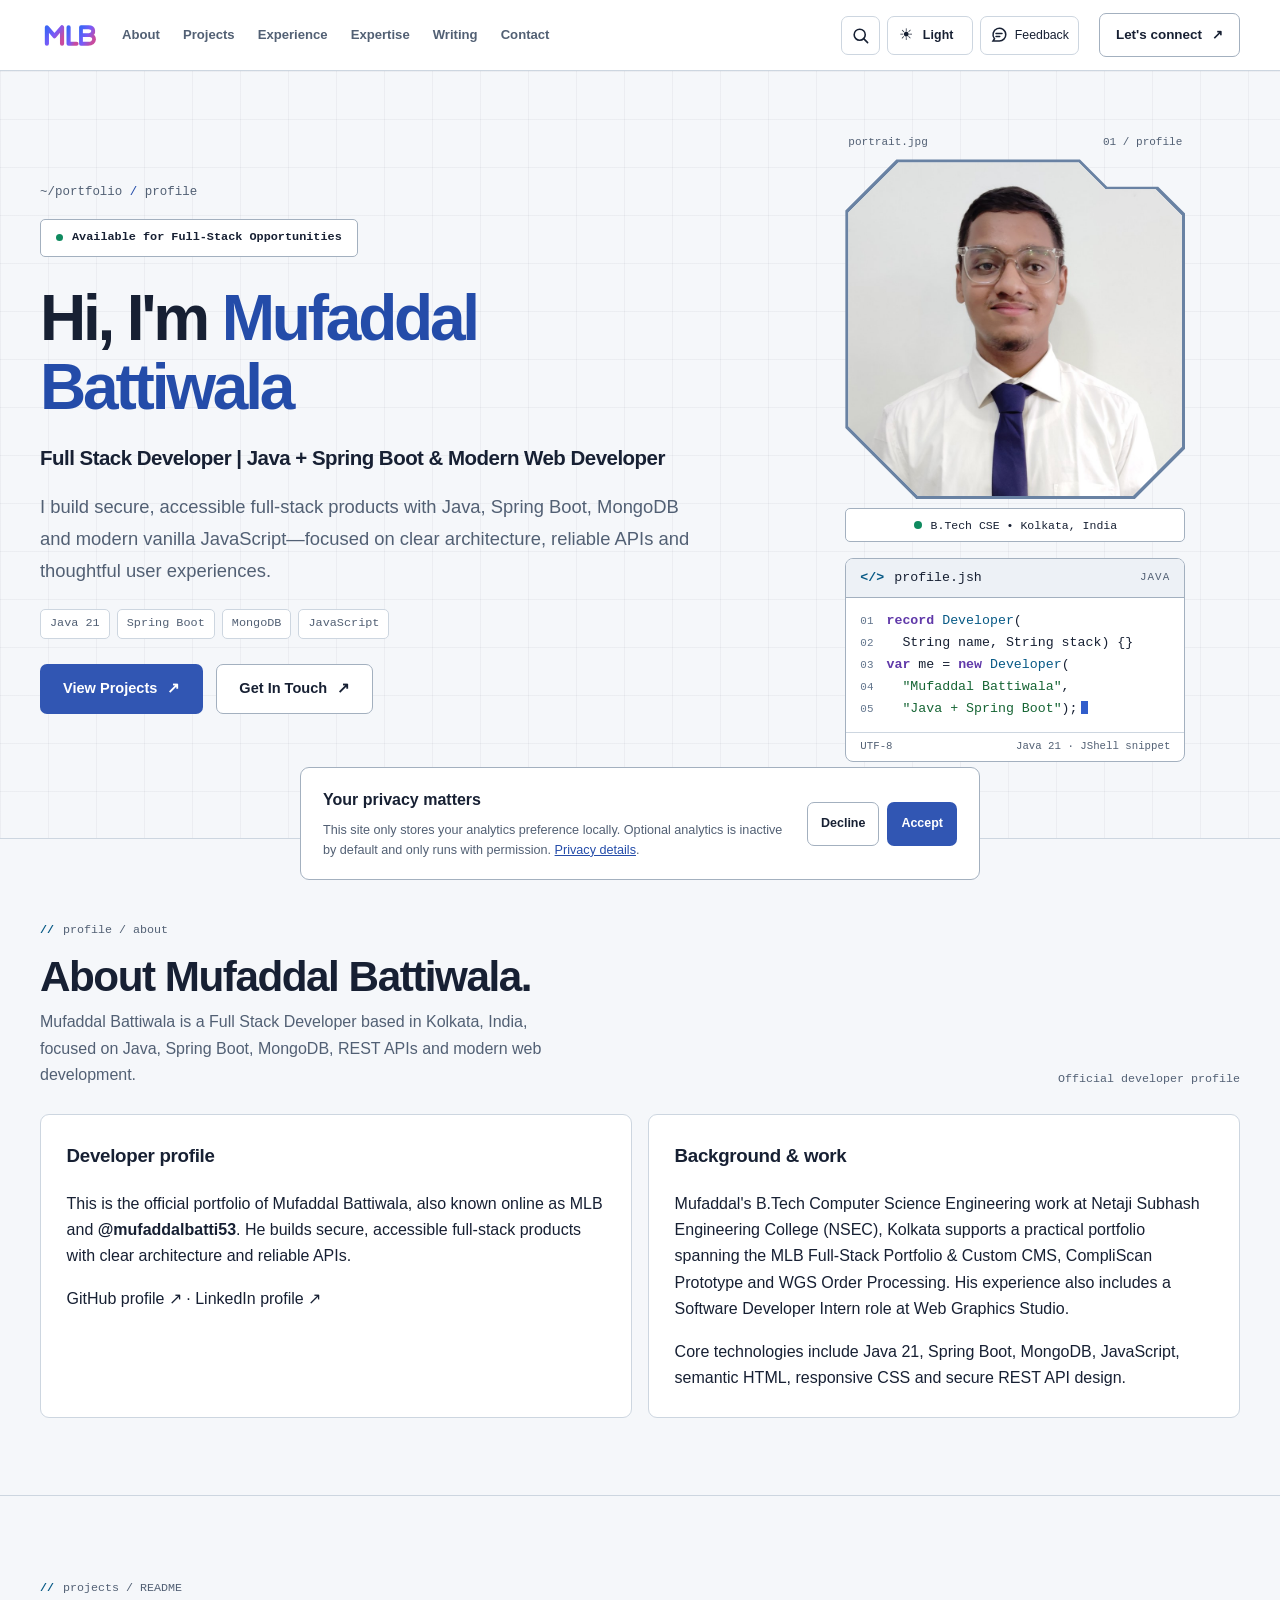
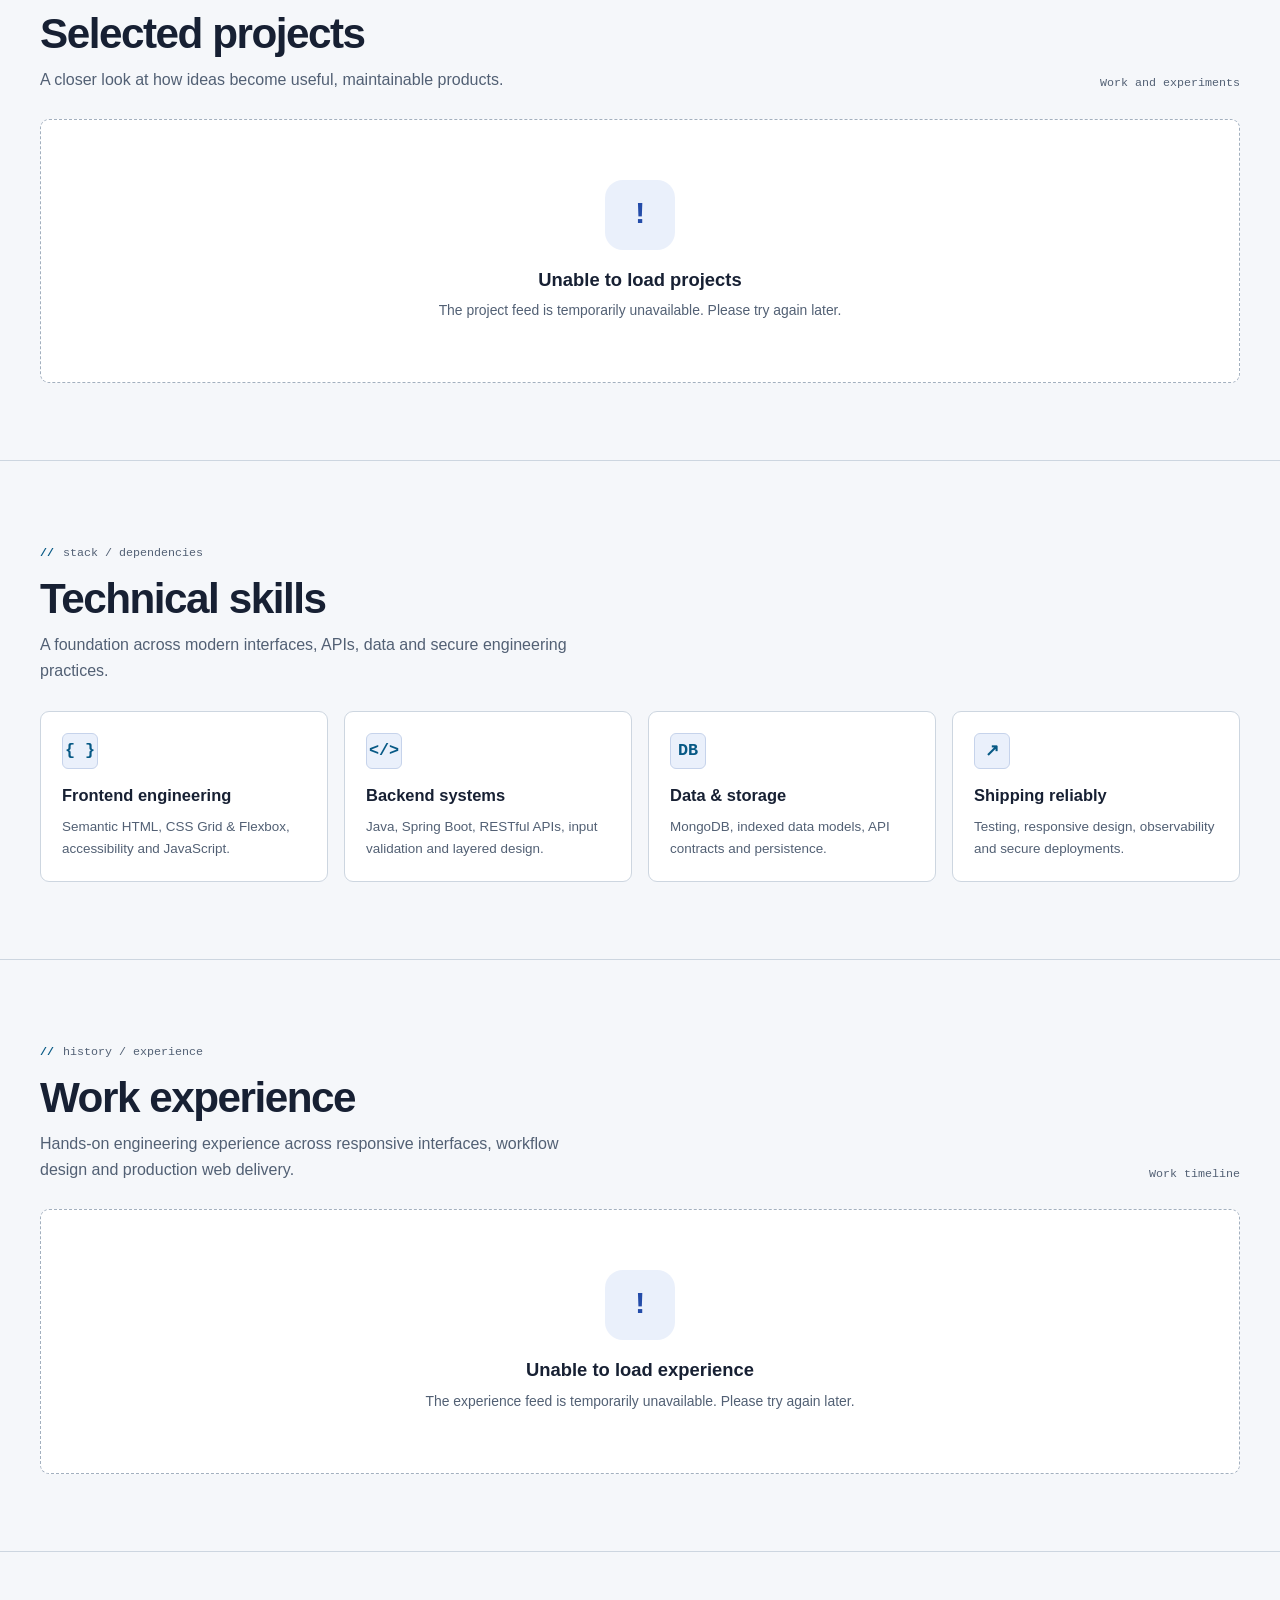
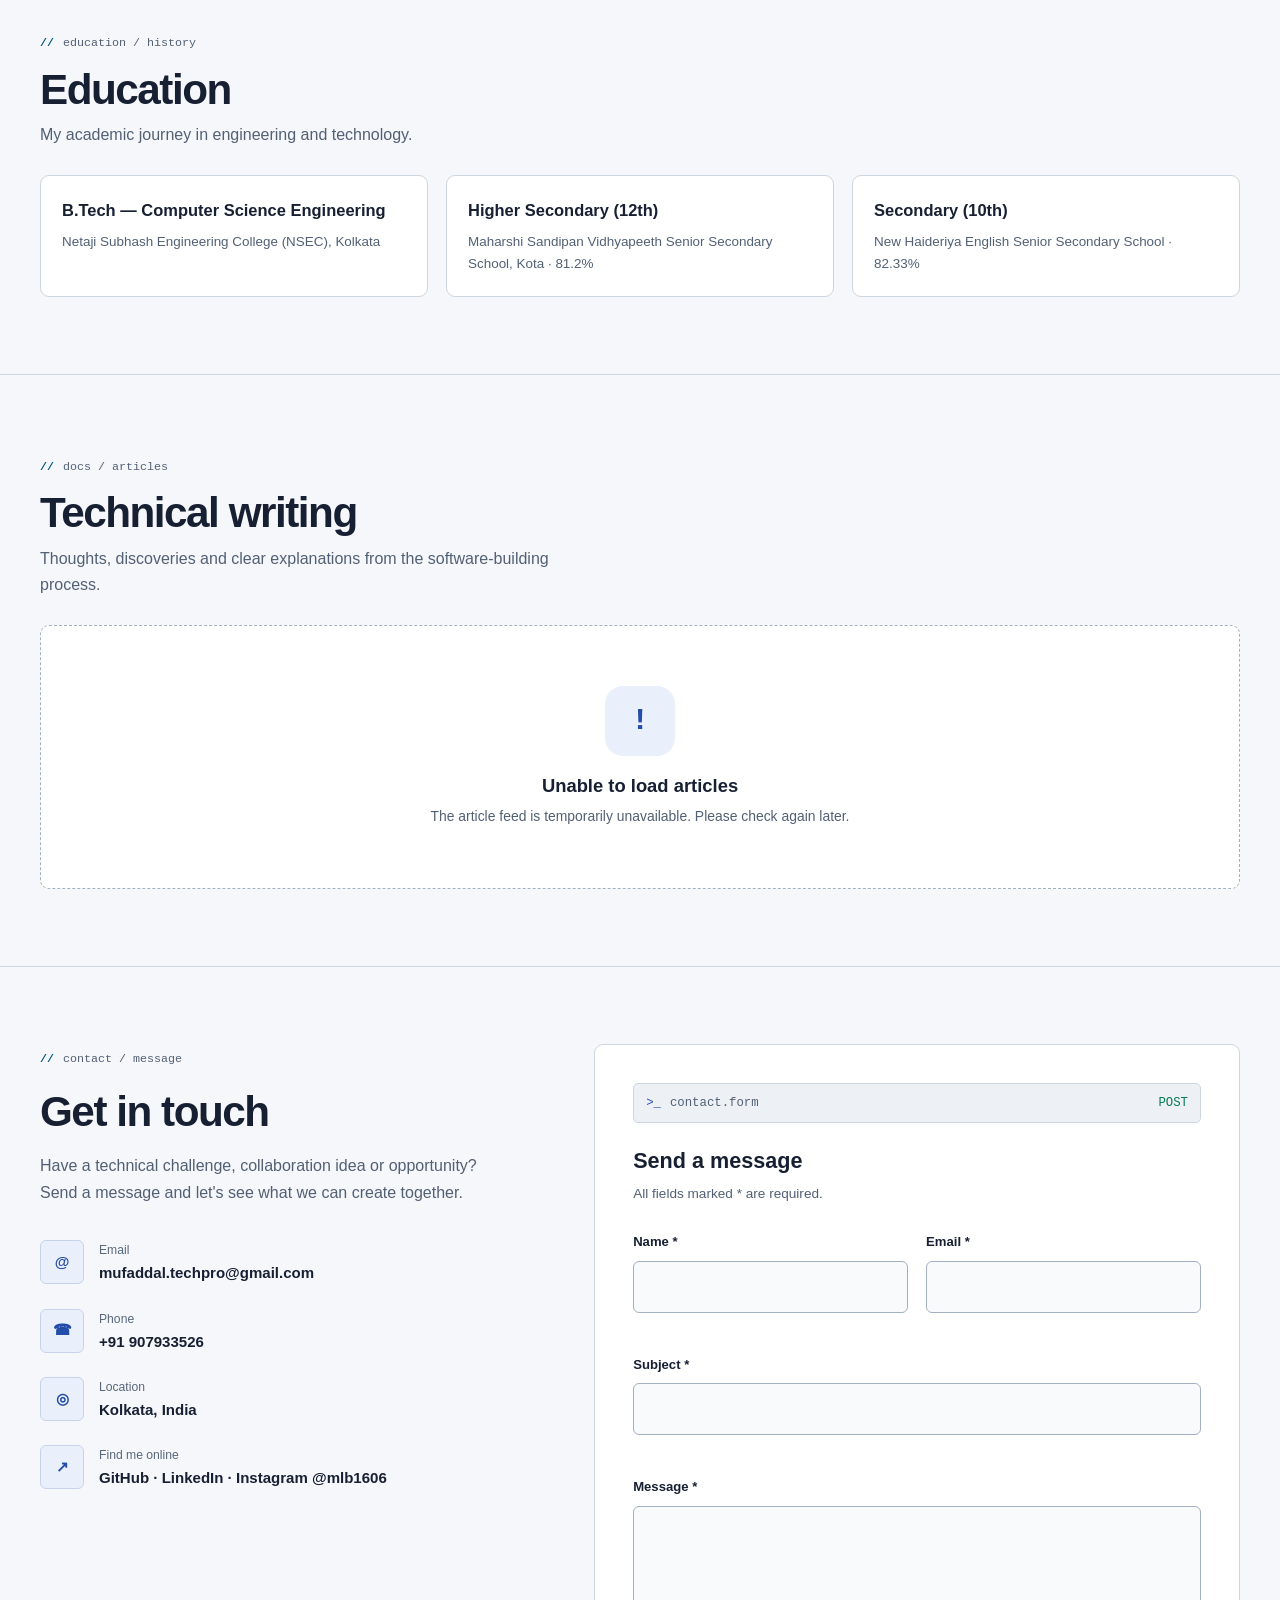
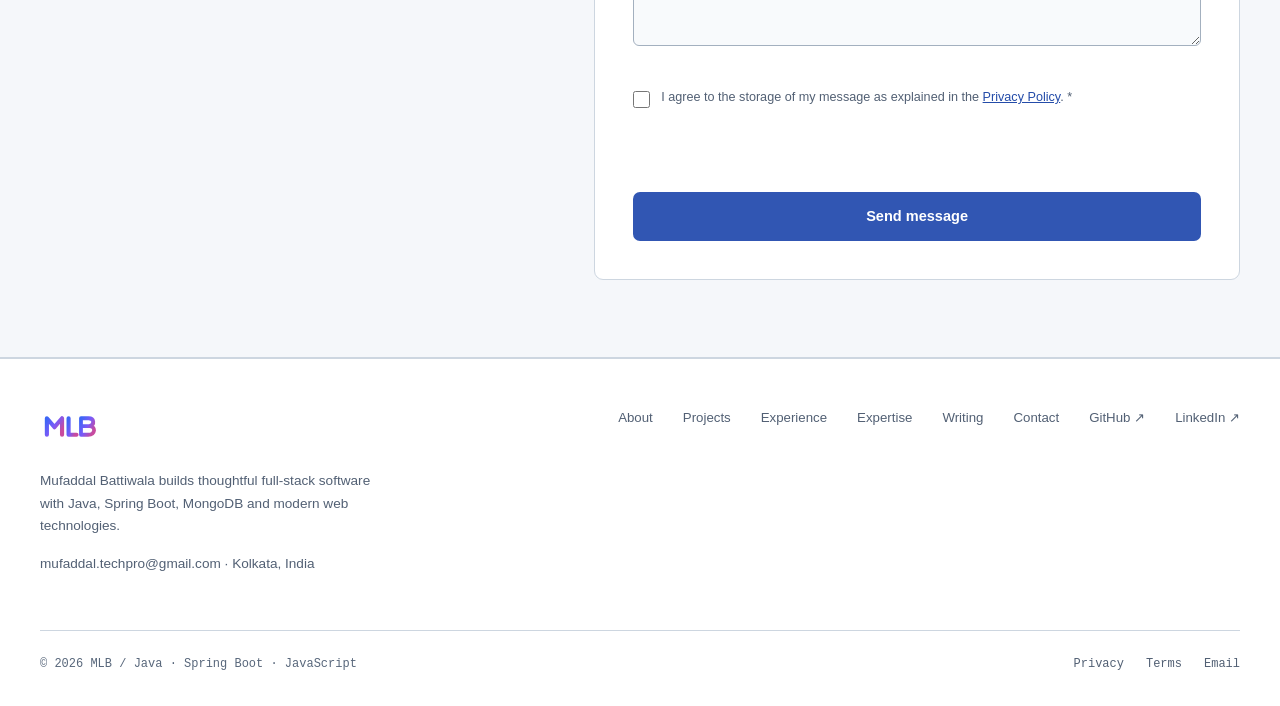
==== commit 284fcfdc: "theme changed" ====
--- a/frontend/index.html
+++ b/frontend/index.html
@@ -5,7 +5,7 @@
   <meta http-equiv="Content-Security-Policy" content="default-src 'self'; script-src 'self' 'sha256-YYpEwRpsP+rYTHIuGm/kWxRgE9+cGEXHU+g17pAMCz0='; style-src 'self'; img-src 'self' data: https:; connect-src 'self' http://localhost:8080 https://*.onrender.com; font-src 'self'; object-src 'none'; base-uri 'self'; form-action 'self'">
   <meta name="mlb-api-origin" content="">
   <meta name="viewport" content="width=device-width,initial-scale=1">
-  <meta name="theme-color" content="#0A0E17">
+  <meta name="theme-color" content="#0D1117">
   <meta name="description" content="Official portfolio of Mufaddal Battiwala, a Full Stack Developer in Kolkata building with Java, Spring Boot, MongoDB and modern JavaScript. Explore projects, experience and contact details.">
   <meta name="author" content="Mufaddal Battiwala">
   <meta name="application-name" content="Mufaddal Battiwala Portfolio">
@@ -117,8 +117,8 @@
   <link rel="apple-touch-icon" href="./assets/apple-touch-icon.png">
   <link rel="preload" as="image" href="./assets/mufaddal-battiwala-full-stack-developer.jpg" type="image/jpeg">
   <link rel="manifest" href="./site.webmanifest">
-  <script src="./js/theme-init.js?v=20261125-developer-v6"></script>
-  <link rel="stylesheet" href="./css/main.css?v=20261125-developer-v6">
+  <script src="./js/theme-init.js?v=20261125-engineer-v7"></script>
+  <link rel="stylesheet" href="./css/main.css?v=20261125-engineer-v7">
 </head>
 <body>
 
@@ -145,10 +145,12 @@
   <section id="hero" class="hero" aria-labelledby="hero-title">
     <div class="container hero-grid">
       <div class="hero__copy">
+        <p class="workspace-path" aria-hidden="true">~/portfolio <span>/</span> profile</p>
         <span class="eyebrow hero__eyebrow">Available for Full-Stack Opportunities</span>
         <h1 id="hero-title">Hi, I'm <span id="owner-name" class="gradient-text">Mufaddal Battiwala</span></h1>
         <p class="hero__subtitle" id="owner-tagline">Full Stack Developer | Java + Spring Boot &amp; Modern Web Developer</p>
         <p class="hero__description">I build secure, accessible full-stack products with Java, Spring Boot, MongoDB and modern vanilla JavaScript—focused on clear architecture, reliable APIs and thoughtful user experiences.</p>
+        <div class="hero-stack" aria-label="Core technologies"><span>Java 21</span><span>Spring Boot</span><span>MongoDB</span><span>JavaScript</span></div>
         <div class="hero__actions">
           <a class="button button--primary" href="#projects">View Projects <span aria-hidden="true">↗</span></a>
           <a class="button button--secondary" href="#contact">Get In Touch <span aria-hidden="true">↗</span></a>
@@ -157,6 +159,7 @@
       </div>
       <div class="hero__portrait-column">
         <figure class="hero-portrait">
+          <div class="portrait-label" aria-hidden="true"><span>portrait.jpg</span><span>01 / profile</span></div>
           <div class="hero-portrait__frame">
             <img class="hero-portrait__image"
                  src="./assets/mufaddal-battiwala-full-stack-developer.jpg"
@@ -174,7 +177,7 @@
       </div>
       <div class="developer-terminal" aria-label="Illustrative Java developer profile">
         <div class="developer-terminal__bar">
-          <span class="developer-terminal__dots" aria-hidden="true"><span></span><span></span><span></span></span>
+          <span class="editor-file-icon" aria-hidden="true">&lt;/&gt;</span>
           <span class="developer-terminal__file">profile.jsh</span>
           <span class="developer-terminal__language">JAVA</span>
         </div>
@@ -191,7 +194,7 @@
     <div class="container">
       <div class="section-head">
         <div>
-          <span class="eyebrow">About Mufaddal</span>
+          <span class="eyebrow">profile / about</span>
           <h2 id="about-title">About <span class="gradient-text">Mufaddal Battiwala.</span></h2>
           <p>Mufaddal Battiwala is a Full Stack Developer based in Kolkata, India, focused on Java, Spring Boot, MongoDB, REST APIs and modern web development.</p>
         </div>
@@ -213,13 +216,13 @@
   </section>
   <section class="section section--tinted" id="projects" aria-labelledby="projects-title">
     <div class="container">
-      <div class="section-head"><div><span class="eyebrow">Selected work</span><h2 id="projects-title">Projects that tell a <span class="gradient-text">story.</span></h2><p>A closer look at how ideas become useful, maintainable products.</p></div><span class="section-head__aside">Work and experiments</span></div>
+      <div class="section-head"><div><span class="eyebrow">projects / README</span><h2 id="projects-title">Selected projects</h2><p>A closer look at how ideas become useful, maintainable products.</p></div><span class="section-head__aside">Work and experiments</span></div>
       <div class="projects-grid" id="projects-list" aria-live="polite" aria-busy="true"><div class="empty-state"><p>Loading projects…</p></div></div>
     </div>
   </section>
   <section class="section" id="skills" aria-labelledby="skills-title">
     <div class="container">
-      <div class="section-head"><div><span class="eyebrow">Tools &amp; approach</span><h2 id="skills-title">The craft behind <span class="gradient-text">the code.</span></h2><p>A foundation across modern interfaces, APIs, data and secure engineering practices.</p></div></div>
+      <div class="section-head"><div><span class="eyebrow">stack / dependencies</span><h2 id="skills-title">Technical skills</h2><p>A foundation across modern interfaces, APIs, data and secure engineering practices.</p></div></div>
       <div class="skills-grid">
         <article class="skill-card"><span class="skill-card__icon" aria-hidden="true">{ }</span><h3>Frontend engineering</h3><p>Semantic HTML, CSS Grid &amp; Flexbox, accessibility and JavaScript.</p></article>
         <article class="skill-card"><span class="skill-card__icon" aria-hidden="true">&lt;/&gt;</span><h3>Backend systems</h3><p>Java, Spring Boot, RESTful APIs, input validation and layered design.</p></article>
@@ -232,8 +235,8 @@
     <div class="container">
       <div class="section-head">
         <div>
-          <span class="eyebrow">Professional experience</span>
-          <h2 id="experience-title">Building in the <span class="gradient-text">real world.</span></h2>
+          <span class="eyebrow">history / experience</span>
+          <h2 id="experience-title">Work experience</h2>
           <p>Hands-on engineering experience across responsive interfaces, workflow design and production web delivery.</p>
         </div>
         <span class="section-head__aside">Work timeline</span>
@@ -243,18 +246,18 @@
       </div>
     </div>
   </section>
-  <section class="section section--education" id="education" aria-labelledby="education-title"><div class="container"><div class="section-head"><div><span class="eyebrow">Background</span><h2 id="education-title">Learning that <span class="gradient-text">builds forward.</span></h2><p>My academic journey in engineering and technology.</p></div></div><div class="education-grid" id="education-list"><article class="skill-card"><h3>B.Tech — Computer Science Engineering</h3><p>Netaji Subhash Engineering College (NSEC), Kolkata</p></article><article class="skill-card"><h3>Higher Secondary (12th)</h3><p>Maharshi Sandipan Vidhyapeeth Senior Secondary School, Kota · 81.2%</p></article><article class="skill-card"><h3>Secondary (10th)</h3><p>New Haideriya English Senior Secondary School · 82.33%</p></article></div></div></section>
+  <section class="section section--education" id="education" aria-labelledby="education-title"><div class="container"><div class="section-head"><div><span class="eyebrow">education / history</span><h2 id="education-title">Education</h2><p>My academic journey in engineering and technology.</p></div></div><div class="education-grid" id="education-list"><article class="skill-card"><h3>B.Tech — Computer Science Engineering</h3><p>Netaji Subhash Engineering College (NSEC), Kolkata</p></article><article class="skill-card"><h3>Higher Secondary (12th)</h3><p>Maharshi Sandipan Vidhyapeeth Senior Secondary School, Kota · 81.2%</p></article><article class="skill-card"><h3>Secondary (10th)</h3><p>New Haideriya English Senior Secondary School · 82.33%</p></article></div></div></section>
   <section class="section section--tinted" id="blog" aria-labelledby="blog-title">
     <div class="container">
-      <div class="section-head"><div><span class="eyebrow">Notes from the field</span><h2 id="blog-title">Learning out <span class="gradient-text">loud.</span></h2><p>Thoughts, discoveries and clear explanations from the software-building process.</p></div></div>
+      <div class="section-head"><div><span class="eyebrow">docs / articles</span><h2 id="blog-title">Technical writing</h2><p>Thoughts, discoveries and clear explanations from the software-building process.</p></div></div>
       <div class="blog-grid" id="blog-list" aria-live="polite" aria-busy="true"><div class="empty-state"><p>Loading articles…</p></div></div>
     </div>
   </section>
   <section class="section" id="contact" aria-labelledby="contact-title">
     <div class="container contact-layout">
       <div class="contact-intro">
-        <span class="eyebrow">Start a conversation</span>
-        <h2 id="contact-title">Let's build something <span class="gradient-text">worth sharing.</span></h2>
+        <span class="eyebrow">contact / message</span>
+        <h2 id="contact-title">Get in touch</h2>
         <p>Have a technical challenge, collaboration idea or opportunity? Send a message and let's see what we can create together.</p>
         <div class="contact-details">
           <div class="contact-detail"><span class="contact-detail__icon" aria-hidden="true">@</span><div><small>Email</small><a data-profile-email href="mailto:mufaddal.techpro@gmail.com">mufaddal.techpro@gmail.com</a></div></div>
@@ -264,6 +267,7 @@
         </div>
       </div>
       <form id="contact-form" class="contact-form" novalidate aria-labelledby="contact-form-title">
+        <div class="workspace-form-bar" aria-hidden="true"><span>&gt;_</span> contact.form <span>POST</span></div>
         <h3 id="contact-form-title" class="contact-form__title">Send a message</h3>
         <noscript><p>JavaScript is required to submit this form. You can also email <a data-profile-email href="mailto:mufaddal.techpro@gmail.com">mufaddal.techpro@gmail.com</a> directly.</p></noscript>
         <p class="contact-form__subtitle">All fields marked * are required.</p>
@@ -304,7 +308,7 @@
       </nav>
     </div>
     <div class="footer-bottom">
-      <span>© <span id="copyright-year">2026</span> MLB. Built with care.</span>
+      <span>© <span id="copyright-year">2026</span> MLB <span aria-hidden="true">/</span> Java · Spring Boot · JavaScript</span>
       <div class="footer-bottom-links"><a href="./privacy.html">Privacy</a><a href="./terms.html">Terms</a><a href="mailto:mufaddal.techpro@gmail.com">Email</a></div>
     </div>
   </div>
@@ -327,7 +331,7 @@
     <div id="case-study-content"></div>
   </div>
 </dialog>
-<script type="module" src="./js/main.js?v=20261125-developer-v6"></script>
+<script type="module" src="./js/main.js?v=20261125-engineer-v7"></script>
 
 </body>
 </html>
--- a/frontend/css/main.css
+++ b/frontend/css/main.css
@@ -1,4 +1,4 @@
-@import url('./variables.css?v=20261125-developer-v6');
+@import url('./variables.css?v=20261125-engineer-v7');
 *, *::before, *::after { box-sizing: border-box; }
 html { scroll-behavior: smooth; scroll-padding-top: 100px; }
 body { margin: 0; min-width: 0; background: var(--page-background); color: var(--text-main); font: 400 16px/1.65 var(--font-body); -webkit-font-smoothing: antialiased; }
@@ -511,3 +511,103 @@
 @media (max-width: 390px) {
   .hero-portrait { width: min(100%, 260px); }
 }
+
+/* Shared engineering workspace. */
+body { background: var(--surface-base); }
+.site-header { backdrop-filter: none; -webkit-backdrop-filter: none; }
+.site-header__inner { min-height: 70px; }
+.site-nav { gap: clamp(12px, 1.8vw, 26px); }
+.site-nav a { font-size: .82rem; font-weight: 600; }
+.site-nav a:hover { color: var(--link-accent); }
+.site-header .utility-button, .nav-toggle { border-radius: 7px; }
+.button { border-radius: 7px; min-height: 44px; }
+.button--primary { background: var(--workspace-action); box-shadow: none; }
+.button--primary:hover { background: var(--workspace-action-hover); box-shadow: none; }
+.button:hover { transform: translateY(-1px); }
+.gradient-text, .hero .gradient-text, .section-head .gradient-text, .contact-intro .gradient-text { background: none; color: var(--text-main); }
+.hero .gradient-text { color: var(--link-accent); }
+.hero { background-size: 48px 48px; border-bottom: 1px solid var(--border-subtle); animation: none; }
+.hero::before, .hero::after { display: none; }
+.hero-grid { column-gap: clamp(28px, 6vw, 82px); }
+.hero h1 { font-size: clamp(2.7rem, 5vw, 4.65rem); line-height: 1.09; letter-spacing: -.05em; font-weight: 750; }
+.hero__subtitle { font-size: clamp(1.05rem, 1.6vw, 1.3rem); font-weight: 600; }
+.hero__description { line-height: 1.75; }
+.workspace-path { color: var(--text-muted); font: 500 .78rem/1.6 var(--font-code); margin: 0 0 16px; }
+.workspace-path span { color: var(--link-accent); }
+.hero__eyebrow { border-radius: 5px; background: var(--surface-card); color: var(--text-main); border-color: var(--border-hover); text-transform: none; font: 600 .74rem/1.5 var(--font-code); letter-spacing: 0; }
+.hero__eyebrow::before, .hero-status-pill__dot { box-shadow: none; }
+.hero-stack { display: flex; flex-wrap: wrap; gap: 7px; margin-top: 22px; }
+.hero-stack span { border: 1px solid var(--border-subtle); background: var(--surface-card); color: var(--text-muted); border-radius: 5px; padding: 5px 9px; font: 500 .74rem/1.5 var(--font-code); }
+.hero__actions { margin-top: 25px; }
+/* Stepped PCB portrait. */
+.hero-portrait { width: min(100%, 340px); padding-bottom: 0; }
+.portrait-label { display: flex; justify-content: space-between; gap: 8px; padding: 0 3px 9px; color: var(--text-muted); font: 500 .69rem/1.4 var(--font-code); }
+.hero-portrait__frame { --portrait-shape: polygon(0 15%, 15% 0, 69% 0, 77% 8%, 92% 8%, 100% 16%, 100% 85%, 85% 100%, 21% 100%, 0 79%); border-radius: 0; padding: 3px; clip-path: var(--portrait-shape); background: var(--workspace-frame); box-shadow: none; }
+.hero-portrait__image { border-radius: 0; clip-path: var(--portrait-shape); object-position: center 15%; }
+.hero-portrait__frame::after { display: none; }
+.hero-status-pill { position: relative; left: auto; bottom: auto; transform: none; max-width: 100%; width: 100%; margin-top: 9px; border-radius: 5px; min-height: 34px; padding: 7px 10px; box-shadow: none; backdrop-filter: none; -webkit-backdrop-filter: none; font: 500 .72rem/1.5 var(--font-code); white-space: normal; }
+.developer-terminal { width: min(100%, 340px); border-radius: 8px; box-shadow: none; }
+.editor-file-icon { color: var(--dev-code-type); font-weight: 700; }
+.developer-terminal__file { font-weight: 500; }
+.developer-terminal__bar { padding-block: 8px; }
+.developer-terminal__code { counter-reset: code-line; }
+.code-line { counter-increment: code-line; }
+.code-line::before { content: counter(code-line, decimal-leading-zero); display: inline-block; color: var(--dev-line); font-size: .68rem; width: 2.4em; user-select: none; }
+.developer-terminal__status { color: var(--text-muted); }
+.section { padding-block: clamp(48px, 6vw, 84px); border-bottom: 1px solid var(--border-subtle); }
+.section--tinted { background: var(--surface-base); border-top: 0; }
+.section-head { gap: 18px; margin-bottom: 26px; }
+.section-head h2, .contact-intro h2 { font-size: clamp(1.8rem, 3.3vw, 2.65rem); font-weight: 720; letter-spacing: -.035em; }
+.section-head .eyebrow, .contact-intro .eyebrow { text-transform: none; letter-spacing: 0; font-weight: 500; }
+.section-head__aside { font: 500 .73rem/1.5 var(--font-code); }
+.profile-summary__card, .project-card, .blog-card, .skill-card, .experience-card, .contact-form, .app-modal, .legal-card, .status-panel, .empty-state, .cookie-banner, .skeleton-card { border-radius: 9px; box-shadow: none; }
+.project-card:hover, .blog-card:hover, .skill-card:hover { transform: translateY(-2px); box-shadow: var(--shadow-card); }
+.project-card__visual { height: 150px; background: var(--surface-raised); }
+.project-card__glyph { color: var(--link-accent); background: none; font-size: 2.4rem; }
+.project-card__body { padding: 20px; }
+.project-card h3, .blog-card h3, .profile-summary__card h3 { letter-spacing: -.015em; }
+.project-card h3 { color: var(--link-accent); }
+.project-card p, .blog-card p { min-height: 0; }
+.tag { font-weight: 500; border-radius: 4px; padding: 4px 8px; }
+.card-links { gap: 12px; padding-top: 14px; margin-top: 16px; }
+.case-study-trigger, .card-links a, .blog-card__link { color: var(--link-accent); }
+.skill-card { padding: 21px; }
+.skill-card__icon { border-radius: 6px; width: 36px; height: 36px; margin-bottom: 13px; }
+.experience-timeline::before { width: 2px; background: var(--border-hover); }
+.experience-card__marker { background: var(--surface-base); border: 3px solid var(--link-accent); box-shadow: none; }
+.experience-company, .experience-pill { border-radius: 5px; font-family: var(--font-code); font-weight: 500; }
+.experience-highlights li::marker { color: var(--link-accent); }
+.blog-card__date { font: 500 .73rem/1.5 var(--font-code); text-transform: none; letter-spacing: 0; }
+.blog-card { border-top: 3px solid var(--border-hover); }
+.workspace-form-bar { display: flex; align-items: center; gap: 9px; margin: 0 0 20px; padding: 10px 12px; border: 1px solid var(--border-subtle); border-radius: 5px; background: var(--surface-raised); color: var(--text-muted); font: 500 .77rem/1.5 var(--font-code); }
+.workspace-form-bar span:first-child { color: var(--link-accent); }
+.workspace-form-bar span:last-child { margin-left: auto; color: var(--status-success); }
+.field input, .field textarea, .modal-body input[type="search"], .modal-body textarea, .modal-body select { border-radius: 6px; }
+.contact-detail__icon { border-radius: 6px; }
+.site-footer { background: var(--surface-card); }
+.footer-bottom { font-family: var(--font-code); }
+.search-result__type, .case-study-kicker { color: var(--link-accent) !important; }
+.case-study-metric { border-radius: 6px; }
+.status-panel__symbol { color: var(--link-accent); background: none; font-family: var(--font-code); }
+@media (max-width: 768px) {
+  .hero { padding: 30px 0 44px; }
+  .hero h1 { font-size: clamp(2rem, 8.9vw, 3.7rem); }
+  .hero-grid { row-gap: 24px; }
+  .hero-portrait { width: min(100%, 300px); }
+  .developer-terminal { justify-self: start; width: min(100%, 450px); }
+  .hero__eyebrow { padding: 7px 9px; }
+  .section-head { align-items: start; }
+  .footer-bottom { overflow-wrap: anywhere; }
+}
+@media (max-width: 390px) {
+  .hero-portrait { width: min(100%, 245px); }
+  .code-line::before { width: 1.8em; }
+}
+@media (prefers-reduced-motion: reduce) {
+  *, *::before, *::after { animation-duration: .01ms !important; animation-iteration-count: 1 !important; transition-duration: .01ms !important; scroll-behavior: auto !important; }
+}
+.workspace-card-label { margin-bottom: 9px; color: var(--text-muted); font: 500 .69rem/1.5 var(--font-code); overflow-wrap: anywhere; }
+@keyframes workspace-enter { from { transform: translateY(5px); } to { transform: translateY(0); } }
+@media (prefers-reduced-motion: no-preference) {
+  .workspace-enter { animation: workspace-enter .35s ease-out both; }
+}
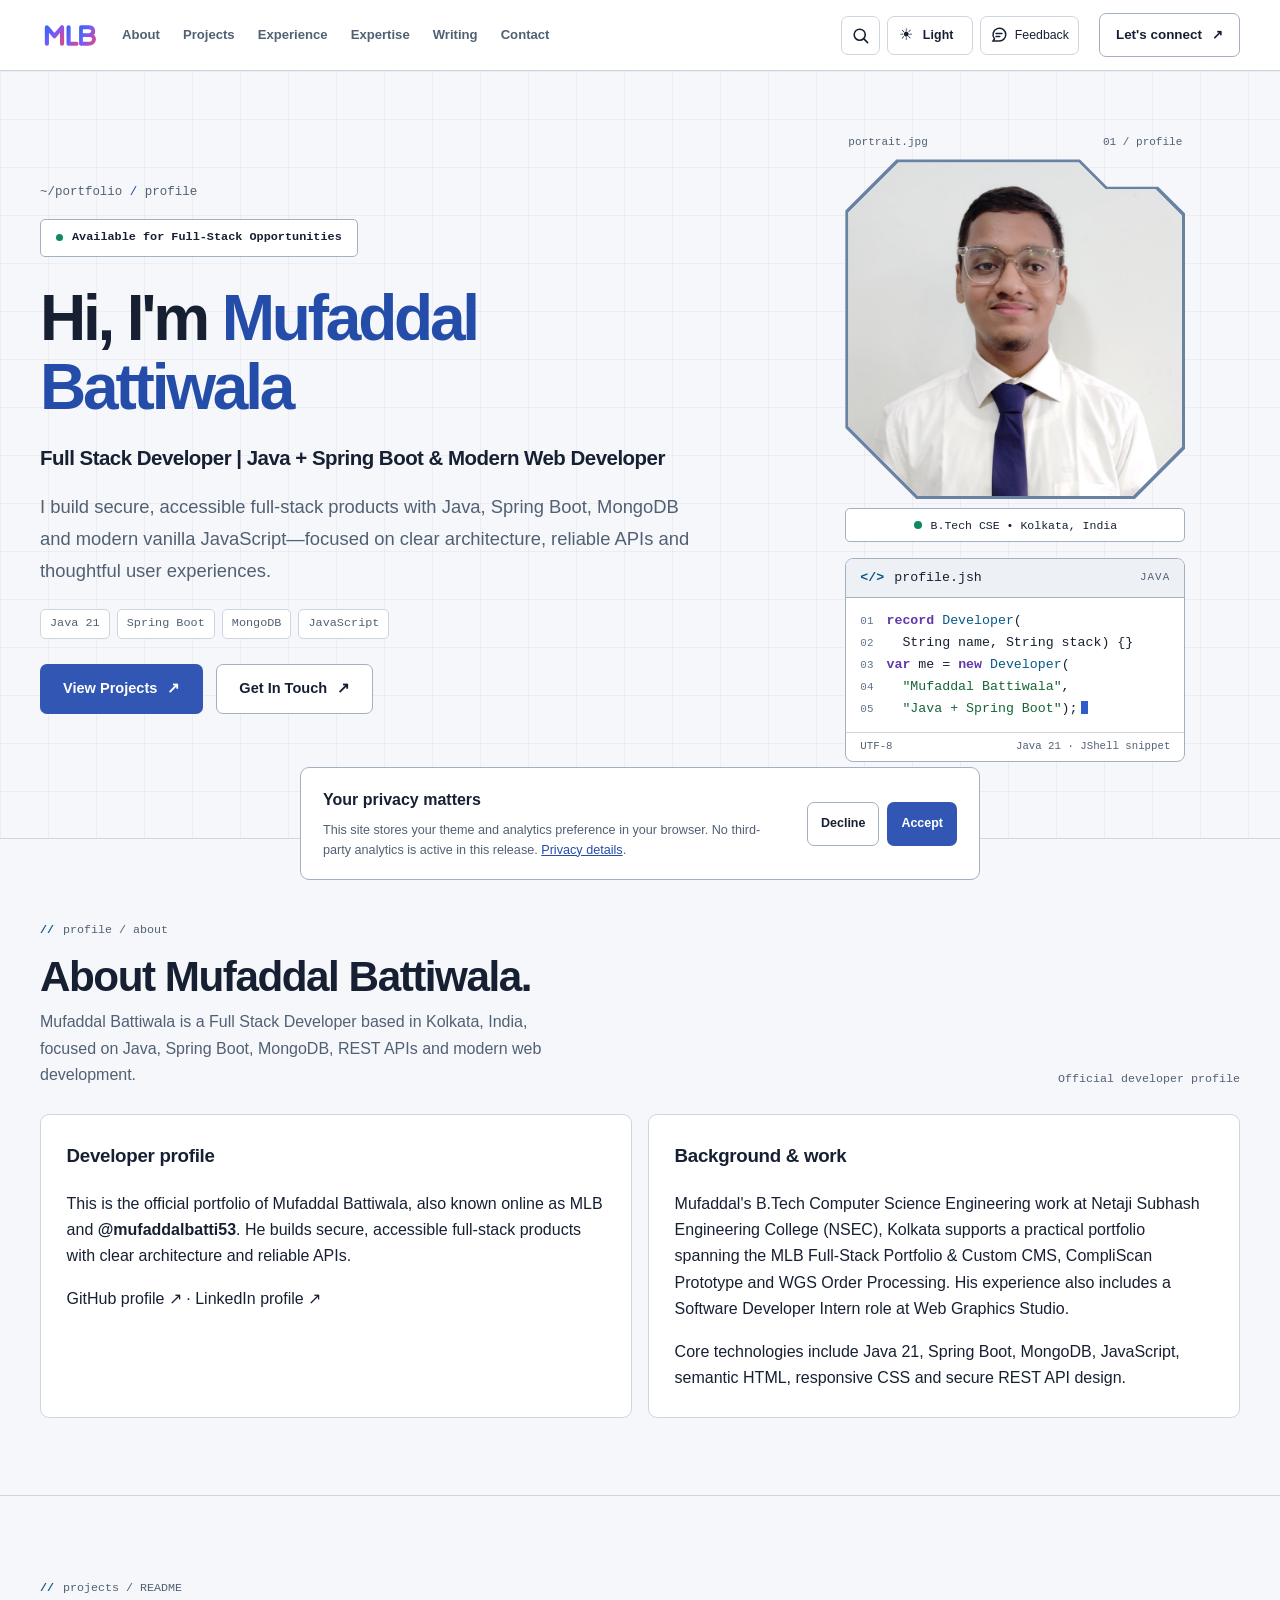
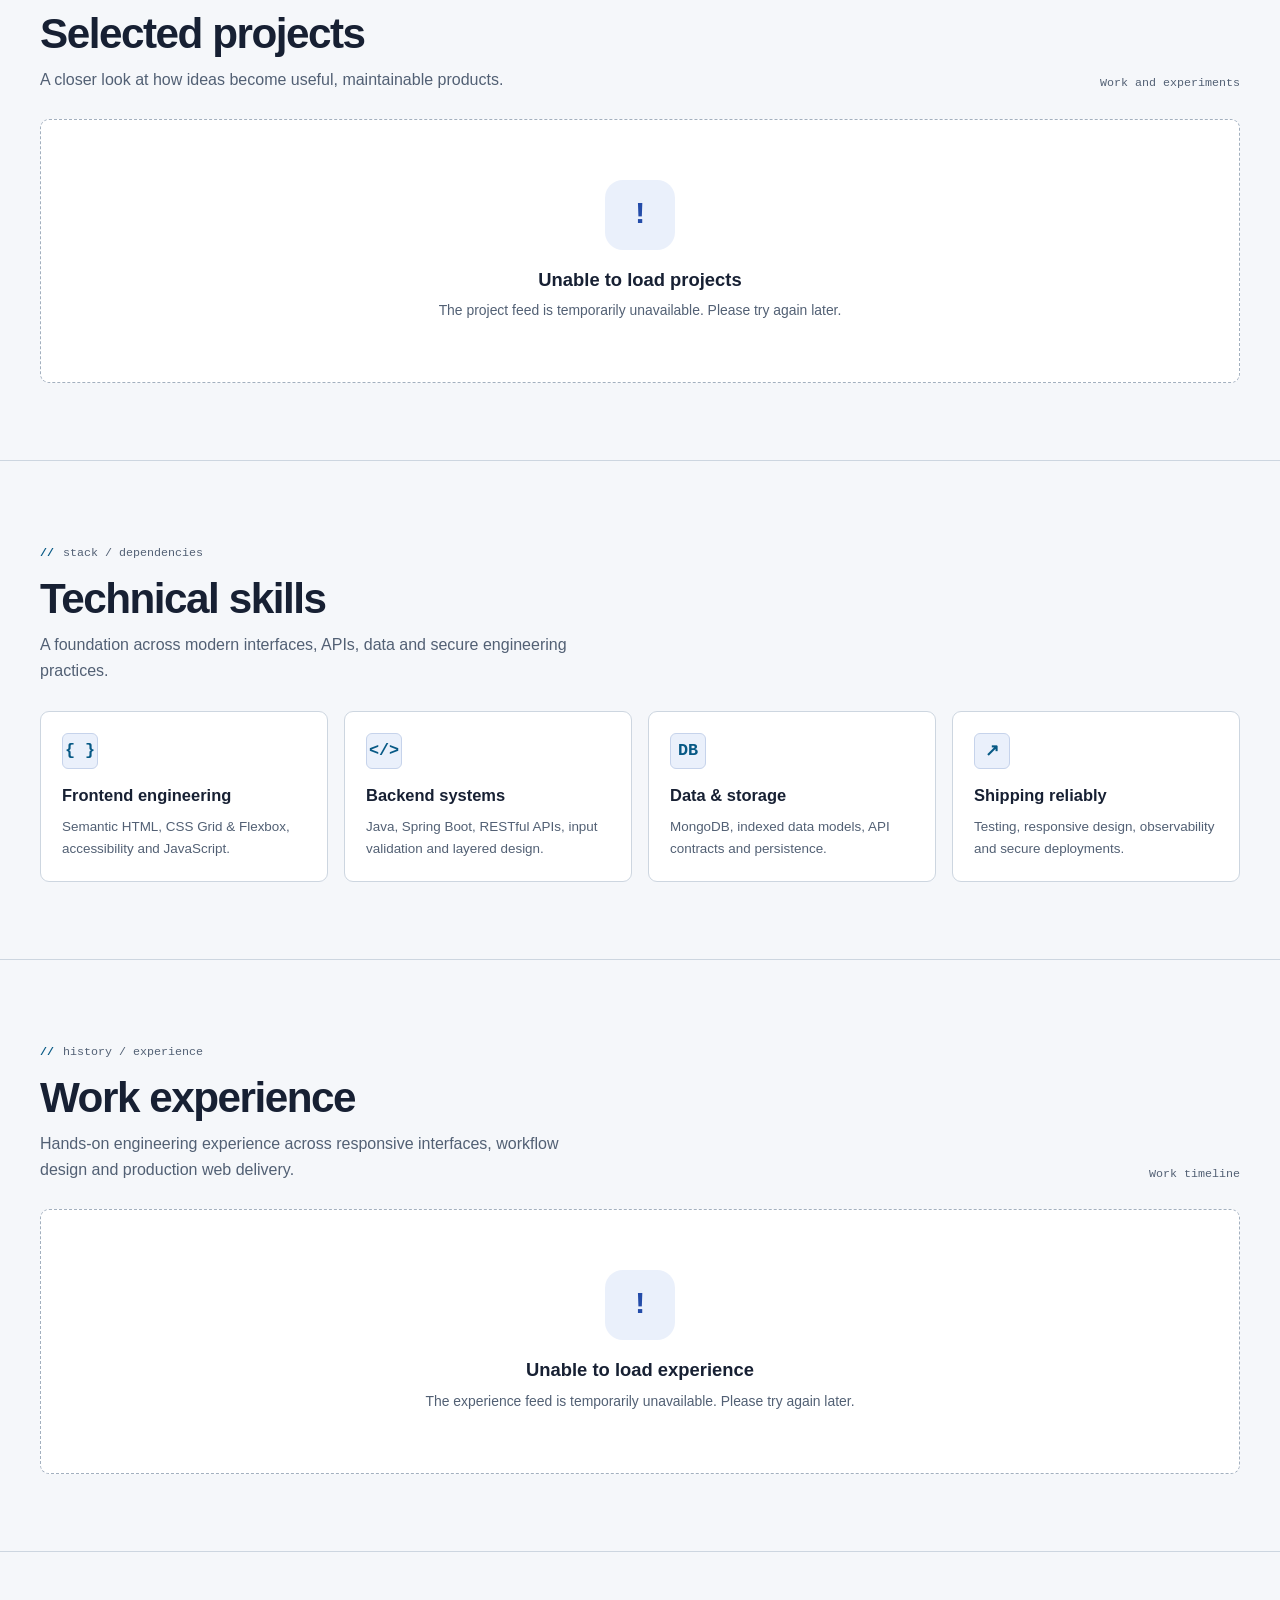
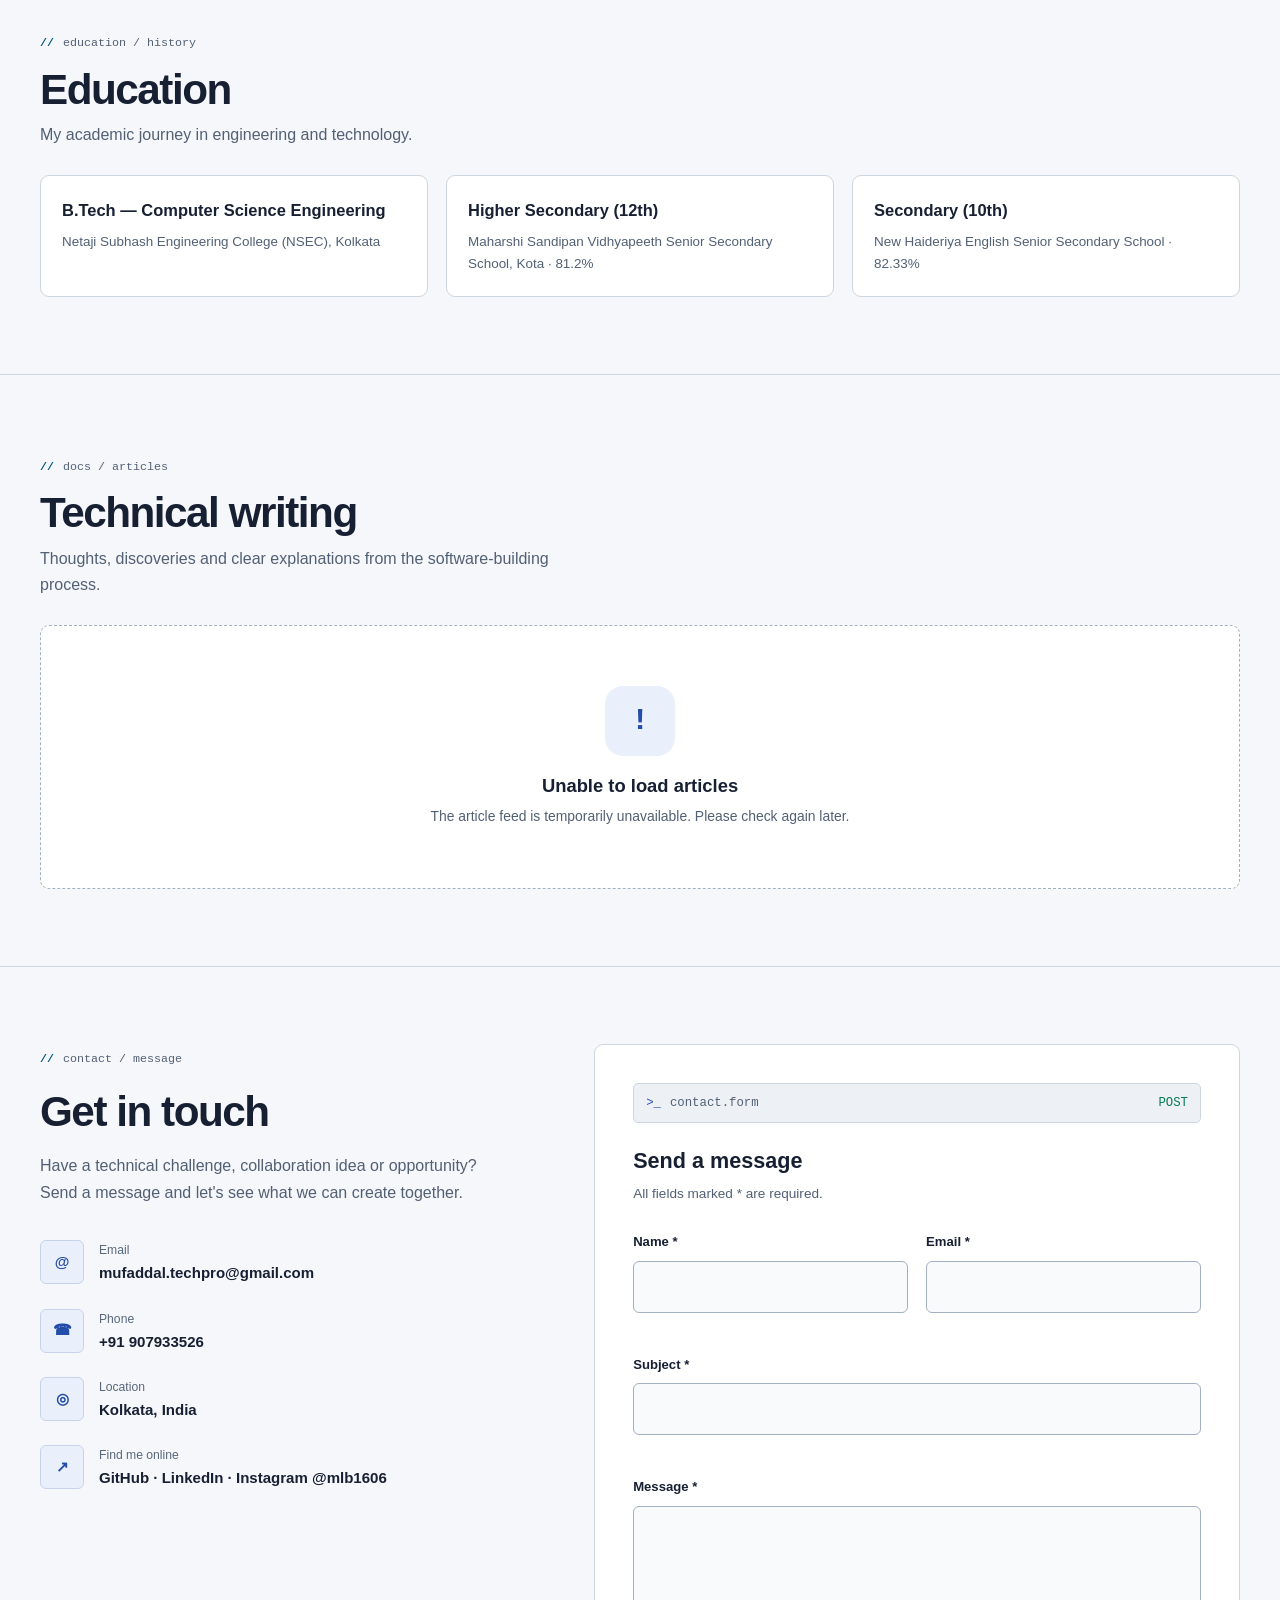
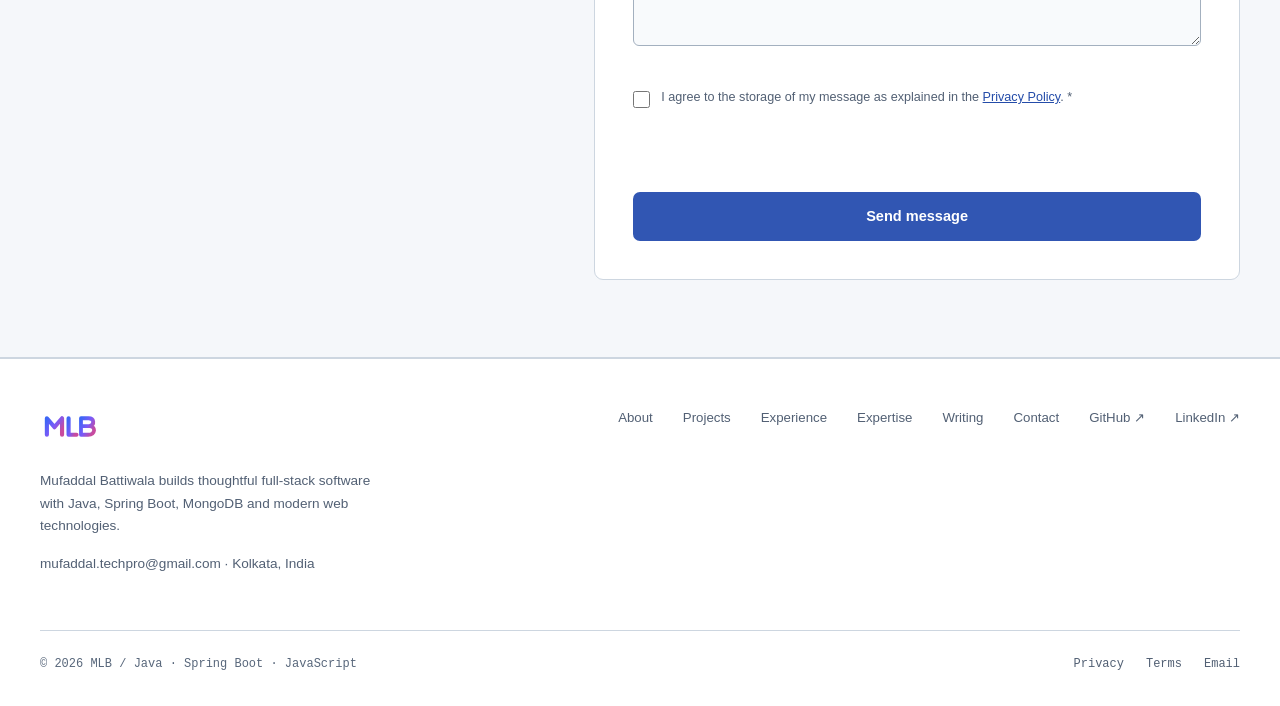
==== commit 6bc6c241: "update" ====
--- a/frontend/index.html
+++ b/frontend/index.html
@@ -316,7 +316,7 @@
 <div class="mobile-cta"><span>Have an idea in mind?</span><a class="button button--primary" href="./#contact">Let's talk <span aria-hidden="true">↗</span></a></div>
 <aside class="cookie-banner" id="cookie-banner" hidden aria-label="Analytics consent preferences">
   <div class="cookie-banner__body">
-    <div><strong>Your privacy matters</strong><p>This site only stores your analytics preference locally. Optional analytics is inactive by default and only runs with permission. <a href="./privacy.html">Privacy details</a>.</p></div>
+    <div><strong>Your privacy matters</strong><p>This site stores your theme and analytics preference in your browser. No third-party analytics is active in this release. <a href="./privacy.html">Privacy details</a>.</p></div>
     <div class="cookie-banner__actions"><button type="button" class="button button--secondary" data-consent="rejected">Decline</button><button type="button" class="button button--primary" data-consent="accepted">Accept</button></div>
   </div>
 </aside>
